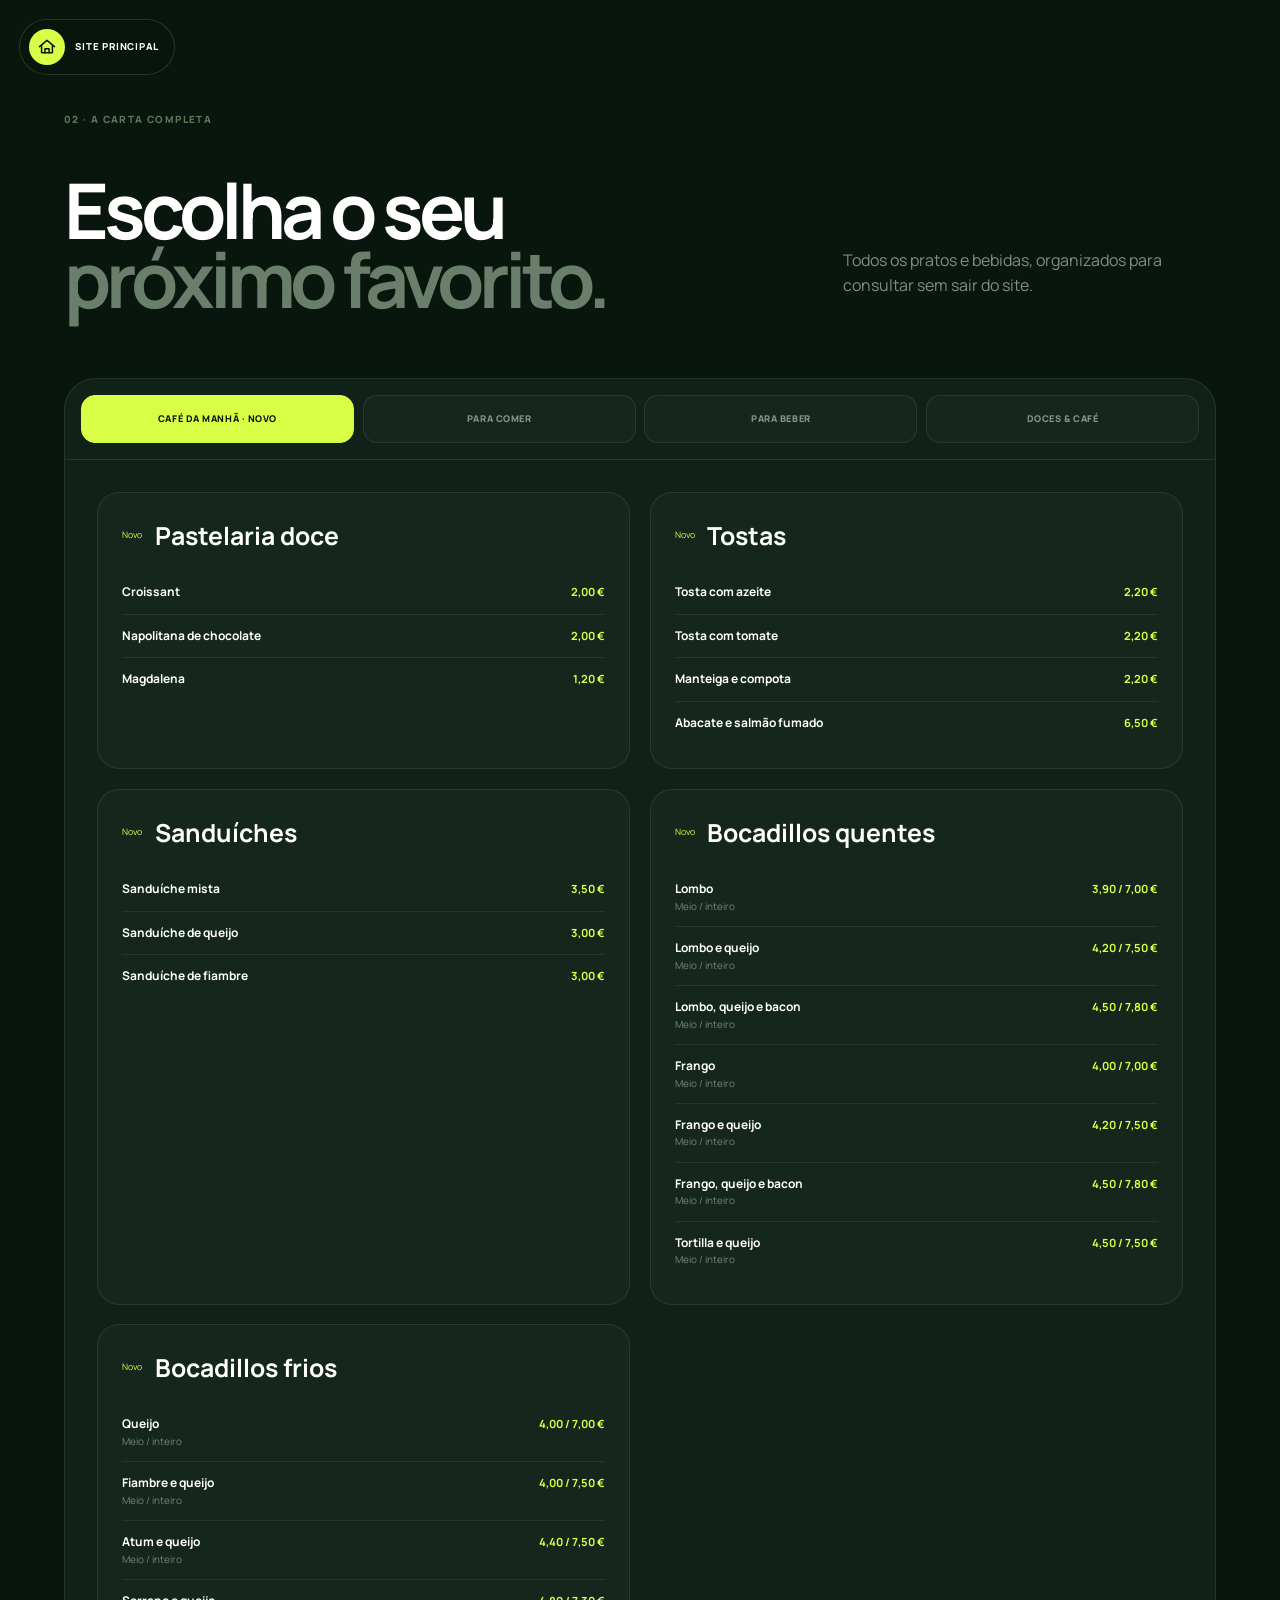
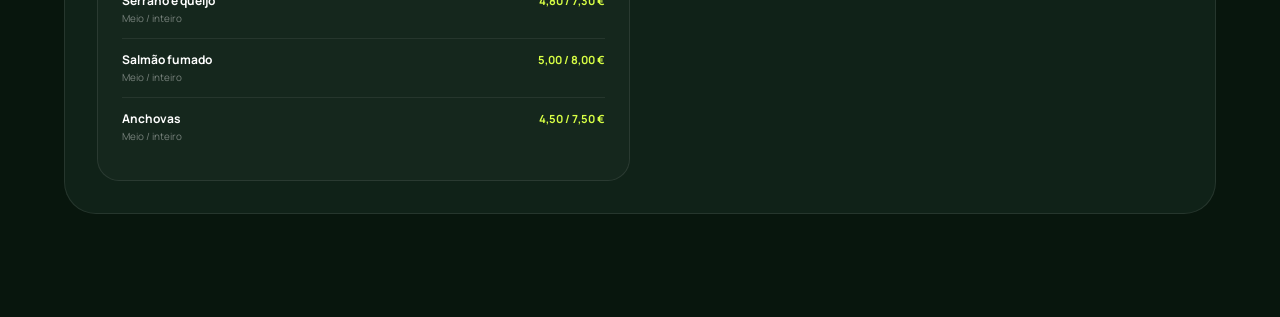
==== carta.html @ b1c4d40d "primeira vers?o do site" ====
<!DOCTYPE html>
<html lang="pt">
<head>
  <meta charset="UTF-8">
  <meta name="viewport" content="width=device-width, initial-scale=1.0">
  <meta name="description" content="Biergarten Café-Bar em S'illot, Mallorca. Comida, cocktails e bons momentos.">
  <title>Carta | Biergarten Café-Bar</title>
  <link rel="preconnect" href="https://fonts.googleapis.com">
  <link rel="preconnect" href="https://fonts.gstatic.com" crossorigin>
  <link href="https://fonts.googleapis.com/css2?family=Manrope:wght@400;500;600;700;800&display=swap" rel="stylesheet">
  <link rel="stylesheet" href="styles.css">
</head>
<body class="menu-only">
  <a class="menu-back" href="index.html" aria-label="Ir para o site principal" title="Site principal">
    <svg viewBox="0 0 24 24" aria-hidden="true"><path d="M3 11.5 12 4l9 7.5"/><path d="M5.5 10v9h13v-9"/><path d="M9.5 19v-5h5v5"/></svg>
    <span>Site principal</span>
  </a>
  <header class="site-header">
    <a class="brand" href="#inicio"><img src="images/logo-dark.png" alt="Biergarten Café-Bar"></a>
    <nav class="main-nav">
      <a href="#inicio">Início</a><a href="#carta">Carta</a><a href="#experiencia">O espaço</a><a href="#visite">Contacto</a>
    </nav>
    <div class="header-actions">
      <select id="languageSelect" aria-label="Selecionar idioma"><option value="pt">PT</option><option value="es">ES</option><option value="en">EN</option><option value="de">DE</option></select>
      <a class="pill pill-yellow" href="https://wa.me/34622554319" target="_blank" rel="noreferrer">Reservar <span>↗</span></a>
      <button class="nav-toggle" aria-label="Abrir menu">☰</button>
    </div>
  </header>

  <main>
    <section class="events-rail" aria-label="Próximos eventos">
      <div class="rail-head">
        <div><span class="live-dot"></span><strong>Próximos eventos</strong></div>
        <div class="rail-tools"><div class="carousel-progress"><span></span></div><div class="rail-nav"><button class="rail-prev" aria-label="Anterior">←</button><button class="rail-next" aria-label="Seguinte">→</button></div></div>
      </div>
      <div class="event-track">
        <a class="event-card event-featured" href="https://www.instagram.com/biergarten_sillot/" target="_blank">
          <img src="images/local (16).jpeg" alt=""><span class="event-date">Em breve</span><div><small>No jardim</small><strong>Sunset Sessions</strong><em>Ver novidades ↗</em></div>
        </a>
        <a class="event-card" href="https://www.instagram.com/biergarten_sillot/" target="_blank">
          <img src="images/local (14).jpeg" alt=""><span class="event-date">Sábado</span><div><small>Especial da casa</small><strong>Brunch & Chill</strong><em>Ver detalhes ↗</em></div>
        </a>
        <a class="event-card" href="https://www.instagram.com/biergarten_sillot/" target="_blank">
          <img src="images/comida (14).jpeg" alt=""><span class="event-date">Em breve</span><div><small>Fim de tarde</small><strong>Cocktail Night</strong><em>Ver detalhes ↗</em></div>
        </a>
        <a class="event-card" href="https://www.instagram.com/biergarten_sillot/" target="_blank">
          <img src="images/local (18).jpeg" alt=""><span class="event-date">Novidades</span><div><small>Acompanhe-nos</small><strong>Próxima experiência</strong><em>Instagram ↗</em></div>
        </a>
      </div>
    </section>

    <section id="inicio" class="hero">
      <img class="hero-bg" src="images/local (3).jpeg" alt="Biergarten Café-Bar">
      <div class="hero-overlay"></div>
      <div class="hero-copy">
        <div class="status"><span></span> S'illot · Mallorca</div>
        <h1>O seu lugar<br>para <em>desligar.</em></h1>
        <p>Comida feita para partilhar, cocktails ao sol e um jardim onde o tempo passa diferente.</p>
        <div class="hero-actions"><a class="pill pill-yellow" href="#carta">Explorar a carta <span>↓</span></a><a class="pill pill-glass" href="https://wa.me/34622554319" target="_blank">Reservar mesa <span>↗</span></a></div>
      </div>
      <div class="hero-meta"><span>Aberto hoje</span><strong>07:00 — 00:00</strong></div>
    </section>

    <section class="social-bar">
      <a class="social-button instagram" href="https://www.instagram.com/biergarten_sillot/" target="_blank" rel="noreferrer">
        <span class="social-icon"><svg viewBox="0 0 24 24"><rect x="3" y="3" width="18" height="18" rx="5"/><circle cx="12" cy="12" r="4"/><circle cx="17.5" cy="6.5" r="1"/></svg></span><span><small>Siga o dia a dia</small><strong>Instagram</strong></span><i>↗</i>
      </a>
      <a class="social-button whatsapp" href="https://wa.me/34622554319" target="_blank" rel="noreferrer">
        <span class="social-icon"><svg viewBox="0 0 24 24"><path d="M20.5 11.5a8.5 8.5 0 0 1-12.6 7.4L3 20l1.2-4.6A8.5 8.5 0 1 1 20.5 11.5Z"/><path d="M8.2 7.8c.5-.7 1.2-.4 1.5.2l.8 1.8c.1.3-.4.9-.7 1.1.8 1.5 1.9 2.6 3.4 3.3.3-.2.8-1.1 1.2-1l1.8.8c.5.2.5.7.3 1.2-.5 1.1-1.6 1.6-2.8 1.3-3.8-.9-6.3-3.4-7.2-6.8-.3-1.2.2-2.3.9-3.1Z"/></svg></span><span><small>Resposta rápida</small><strong>WhatsApp</strong></span><i>↗</i>
      </a>
      <a class="social-button google" href="https://share.google/HWqYhRmyLR4mfaoDF" target="_blank" rel="noreferrer">
        <span class="social-icon google-g">G</span><span><small>Veja e deixe a sua nota</small><strong>Google Reviews</strong></span><i>↗</i>
      </a>
      <a class="social-button facebook" href="https://www.facebook.com/" target="_blank" rel="noreferrer">
        <span class="social-icon facebook-f">f</span><span><small>Fique por dentro</small><strong>Facebook</strong></span><i>↗</i>
      </a>
    </section>

    <section class="reviews-section">
      <div class="reviews-score">
        <span class="google-word"><b>G</b>oogle Reviews</span>
        <div class="score-line"><strong>5.0</strong><div><span class="stars">★★★★★</span><small>Clientes felizes no Google</small></div></div>
        <p>Boas experiências merecem ser partilhadas. Veja o que os nossos clientes dizem e conte-nos como foi a sua visita.</p>
        <a class="pill pill-yellow" href="https://share.google/HWqYhRmyLR4mfaoDF" target="_blank">Ver avaliações <span>↗</span></a>
      </div>
      <div class="review-cards">
        <article><div class="stars">★★★★★</div><p>Atendimento, ambiente e comida entre os pontos mais elogiados.</p><div class="review-author"><b>Destaques dos clientes</b><small>Avaliações Google</small></div></article>
        <article><div class="stars">★★★★★</div><p>Experiências cinco estrelas num jardim para aproveitar Mallorca sem pressa.</p><div class="review-author"><b>Experiência Biergarten</b><small>Avaliações Google</small></div></article>
      </div>
    </section>

    <section id="experiencia" class="section experience">
      <div class="section-title">
        <span>01 · O Biergarten</span>
        <h2>Um pequeno refúgio<br><b>com alma de Mallorca.</b></h2>
      </div>
      <div class="experience-grid">
        <div class="experience-lead"><p>Do primeiro café ao último cocktail, tudo aqui foi pensado para encontros sem pressa.</p><a class="round-link" href="#visite">Conhecer o espaço <span>↘</span></a></div>
        <img class="space-main" src="images/local (1).jpeg" alt="Jardim do Biergarten">
        <img class="space-detail" src="images/local (10).jpeg" alt="Bar do Biergarten">
      </div>
    </section>

    <section id="carta" class="menu-section">
      <div class="menu-hero">
        <span>02 · A carta completa</span>
        <h2>Escolha o seu<br><b>próximo favorito.</b></h2>
        <p>Todos os pratos e bebidas, organizados para consultar sem sair do site.</p>
      </div>
      <div class="menu-shell">
        <div class="menu-tabs" role="tablist">
          <button class="menu-tab active" data-menu="desayuno">Café da manhã · Novo</button><button class="menu-tab" data-menu="comer">Para comer</button><button class="menu-tab" data-menu="beber">Para beber</button><button class="menu-tab" data-menu="doce">Doces & café</button>
        </div>
        <div class="menu-panel active breakfast-panel" data-panel="desayuno">
          <div class="menu-category"><header><span>Novo</span><h3>Pastelaria doce</h3></header><div class="menu-items">
            <p><span><b>Croissant</b></span><strong>2,00 €</strong></p><p><span><b>Napolitana de chocolate</b></span><strong>2,00 €</strong></p><p><span><b>Magdalena</b></span><strong>1,20 €</strong></p>
          </div></div>
          <div class="menu-category"><header><span>Novo</span><h3>Tostas</h3></header><div class="menu-items">
            <p><span><b>Tosta com azeite</b></span><strong>2,20 €</strong></p><p><span><b>Tosta com tomate</b></span><strong>2,20 €</strong></p><p><span><b>Manteiga e compota</b></span><strong>2,20 €</strong></p><p><span><b>Abacate e salmão fumado</b></span><strong>6,50 €</strong></p>
          </div></div>
          <div class="menu-category"><header><span>Novo</span><h3>Sanduíches</h3></header><div class="menu-items">
            <p><span><b>Sanduíche mista</b></span><strong>3,50 €</strong></p><p><span><b>Sanduíche de queijo</b></span><strong>3,00 €</strong></p><p><span><b>Sanduíche de fiambre</b></span><strong>3,00 €</strong></p>
          </div></div>
          <div class="menu-category"><header><span>Novo</span><h3>Bocadillos quentes</h3></header><div class="menu-items">
            <p><span><b>Lombo</b><small>Meio / inteiro</small></span><strong>3,90 / 7,00 €</strong></p><p><span><b>Lombo e queijo</b><small>Meio / inteiro</small></span><strong>4,20 / 7,50 €</strong></p><p><span><b>Lombo, queijo e bacon</b><small>Meio / inteiro</small></span><strong>4,50 / 7,80 €</strong></p><p><span><b>Frango</b><small>Meio / inteiro</small></span><strong>4,00 / 7,00 €</strong></p><p><span><b>Frango e queijo</b><small>Meio / inteiro</small></span><strong>4,20 / 7,50 €</strong></p><p><span><b>Frango, queijo e bacon</b><small>Meio / inteiro</small></span><strong>4,50 / 7,80 €</strong></p><p><span><b>Tortilla e queijo</b><small>Meio / inteiro</small></span><strong>4,50 / 7,50 €</strong></p>
          </div></div>
          <div class="menu-category"><header><span>Novo</span><h3>Bocadillos frios</h3></header><div class="menu-items">
            <p><span><b>Queijo</b><small>Meio / inteiro</small></span><strong>4,00 / 7,00 €</strong></p><p><span><b>Fiambre e queijo</b><small>Meio / inteiro</small></span><strong>4,00 / 7,50 €</strong></p><p><span><b>Atum e queijo</b><small>Meio / inteiro</small></span><strong>4,40 / 7,50 €</strong></p><p><span><b>Serrano e queijo</b><small>Meio / inteiro</small></span><strong>4,80 / 7,30 €</strong></p><p><span><b>Salmão fumado</b><small>Meio / inteiro</small></span><strong>5,00 / 8,00 €</strong></p><p><span><b>Anchovas</b><small>Meio / inteiro</small></span><strong>4,50 / 7,50 €</strong></p>
          </div></div>
        </div>
        <div class="menu-panel" data-panel="comer">
          <div class="menu-category"><header><span>01</span><h3>Tapas</h3></header><div class="menu-items">
            <p><span><b>Chipirones</b><small>Rebozados y fritos</small></span><strong>12,00 €</strong></p><p><span><b>Calamar a la romana</b><small>Calamares rebozados y fritos</small></span><strong>12,50 €</strong></p><p><span><b>Gambas al ajillo</b><small>Aceite, ajo y guindilla</small></span><strong>15,00 €</strong></p><p><span><b>Bruschetta queso de cabra</b><small>Tomate, albahaca, miel y queso</small></span><strong>10,50 €</strong></p><p><span><b>Bruschetta de tomate</b><small>Tomate y albahaca</small></span><strong>8,00 €</strong></p><p><span><b>Mejillones a la marinera</b><small>En salsa de tomate</small></span><strong>15,00 €</strong></p><p><span><b>Alitas picantes</b></span><strong>10,50 €</strong></p><p><span><b>Pescado frito</b><small>Vinagreta, arroz y farofa</small></span><strong>18,00 €</strong></p><p><span><b>Pan y alioli</b></span><strong>3,00 €</strong></p><p><span><b>Patatas fritas</b></span><strong>4,00 €</strong></p>
          </div></div>
          <div class="menu-category"><header><span>02</span><h3>Carnes</h3></header><div class="menu-items">
            <p><span><b>Entrecot de ternera</b><small>Patatas fritas y ensalada</small></span><strong>18,00 €</strong></p><p><span><b>Pechuga de pollo</b><small>A la plancha</small></span><strong>14,00 €</strong></p><p><span><b>Escalope de cerdo</b></span><strong>14,00 €</strong></p><p><span><b>Escalope de pollo</b></span><strong>14,00 €</strong></p><p><span><b>Cordón blue</b><small>Jamón york y queso</small></span><strong>16,00 €</strong></p><p><span><b>Picaña</b><small>Patatas fritas y ensalada</small></span><strong>15,00 €</strong></p><p><span><b>Pechuga de pollo grellada</b></span><strong>14,00 €</strong></p>
          </div></div>
          <div class="menu-category"><header><span>03</span><h3>Pasta & ensaladas</h3></header><div class="menu-items">
            <p><span><b>Espaguetis gambas</b><small>Ajo, guindilla y parmesano</small></span><strong>15,00 €</strong></p><p><span><b>Espaguetis frutti di mare</b></span><strong>16,00 €</strong></p><p><span><b>Espaguetis aglio olio</b></span><strong>14,00 €</strong></p><p><span><b>Ensalada mixta</b></span><strong>10,00 €</strong></p><p><span><b>Ensalada queso de cabra</b></span><strong>15,00 €</strong></p><p><span><b>Ensalada langostino y pollo</b></span><strong>17,00 €</strong></p><p><span><b>Ensalada salmón ahumado</b></span><strong>15,00 €</strong></p>
          </div></div>
          <div class="menu-category"><header><span>04</span><h3>Hamburguesas & infantil</h3></header><div class="menu-items">
            <p><span><b>Hamburguesa queso de cabra</b><small>Queso de cabra y bacon</small></span><strong>13,00 €</strong></p><p><span><b>Hamburguesa completa</b><small>Queso, huevo, bacon y ensalada</small></span><strong>10,00 €</strong></p><p><span><b>Hamburguesa queso</b></span><strong>7,00 €</strong></p><p><span><b>Croquetas de pollo</b></span><strong>7,00 €</strong></p><p><span><b>Merluza rebozada</b></span><strong>8,00 €</strong></p><p><span><b>Nuggets de pollo</b></span><strong>8,00 €</strong></p><p><span><b>Espaguetis para niños</b></span><strong>7,50 €</strong></p>
          </div></div>
        </div>
        <div class="menu-panel" data-panel="beber">
          <div class="menu-category"><header><span>01</span><h3>Cerveza & vino</h3></header><div class="menu-items"><p><span><b>Heineken</b></span><strong>2,50 €</strong></p><p><span><b>Coronita</b></span><strong>3,50 €</strong></p><p><span><b>Caña pequeña</b></span><strong>2,00 €</strong></p><p><span><b>Caña mediana</b></span><strong>2,50 €</strong></p><p><span><b>Jarra</b></span><strong>4,00 €</strong></p><p><span><b>Copa de vino</b><small>Tinto, blanco o rosado</small></span><strong>4,00 €</strong></p><p><span><b>Tinto de verano</b></span><strong>4,00 €</strong></p></div></div>
          <div class="menu-category"><header><span>02</span><h3>Combinados</h3></header><div class="menu-items"><p><span><b>Ron</b></span><strong>7,00 €</strong></p><p><span><b>Gin</b></span><strong>7,00 €</strong></p><p><span><b>Whiskey</b></span><strong>7,50 €</strong></p><p><span><b>Vodka</b></span><strong>8,00 €</strong></p><p><span><b>Martini</b></span><strong>5,00 €</strong></p><p><span><b>Fernet Blanco</b></span><strong>5,00 €</strong></p><p><span><b>Campari</b></span><strong>8,00 €</strong></p></div></div>
          <div class="menu-category"><header><span>03</span><h3>Zumos & refrescos</h3></header><div class="menu-items"><p><span><b>Naranja natural</b></span><strong>5,00 €</strong></p><p><span><b>Zumos</b><small>Naranja, piña, manzana o melocotón</small></span><strong>2,00 €</strong></p><p><span><b>Coca-Cola</b></span><strong>2,50 €</strong></p><p><span><b>Fanta / Nestea / Aquarius</b></span><strong>2,50 €</strong></p><p><span><b>Agua</b></span><strong>2,00 €</strong></p><p><span><b>Guaraná</b></span><strong>2,20 €</strong></p><p><span><b>Red Bull</b></span><strong>3,00 €</strong></p></div></div>
        </div>
        <div class="menu-panel" data-panel="doce">
          <div class="menu-category"><header><span>01</span><h3>Postres</h3></header><div class="menu-items"><p><span><b>Tarta de chocolate</b></span><strong>5,00 €</strong></p><p><span><b>Tarta de arándanos y queso</b></span><strong>5,00 €</strong></p><p><span><b>Mousse de maracuyá</b></span><strong>6,00 €</strong></p><p><span><b>Tiramisú</b></span><strong>6,00 €</strong></p><p><span><b>Helado</b><small>Fresa, chocolate o vainilla</small></span><strong>3,00 €</strong></p></div></div>
          <div class="menu-category"><header><span>02</span><h3>Cafés</h3></header><div class="menu-items"><p><span><b>Expresso</b></span><strong>1,50 €</strong></p><p><span><b>Doble expresso</b></span><strong>2,50 €</strong></p><p><span><b>Café con leche</b></span><strong>2,20 €</strong></p><p><span><b>Cortado</b></span><strong>1,70 €</strong></p><p><span><b>Latte macchiato</b></span><strong>4,00 €</strong></p><p><span><b>Carajillo</b></span><strong>3,00 €</strong></p><p><span><b>Café helado</b></span><strong>6,00 €</strong></p></div></div>
          <div class="menu-category"><header><span>03</span><h3>Tés</h3></header><div class="menu-items"><p><span><b>Manzanilla</b></span><strong>2,00 €</strong></p><p><span><b>Té verde</b></span><strong>2,00 €</strong></p><p><span><b>Té rojo</b></span><strong>2,00 €</strong></p><p><span><b>Té negro</b></span><strong>2,00 €</strong></p><p><span><b>Rooibos</b></span><strong>2,00 €</strong></p><p><span><b>Frutas del bosque</b></span><strong>2,00 €</strong></p><p><span><b>Poleo menta</b></span><strong>2,00 €</strong></p></div></div>
        </div>
      </div>
    </section>

    <section class="photo-strip"><img src="images/comida (5).jpeg" alt=""><img src="images/comida (10).jpeg" alt=""><img src="images/comida (14).jpeg" alt=""><img src="images/comida (18).jpeg" alt=""></section>

    <section id="visite" class="visit">
      <div class="visit-info"><img src="images/logo-dark.png" alt="Biergarten"><span>03 · Venha visitar</span><h2>Boa comida.<br>Bons encontros.</h2><div class="visit-lines"><p><small>Morada</small>Carrer Llevant 13, S'illot, Mallorca</p><p><small>Horário</small>Todos os dias, exceto quarta · 07:00—00:00</p><p><small>Reservas</small>+34 622 554 319</p></div><a class="pill pill-yellow" href="https://www.google.com/maps/search/?api=1&query=Carrer+Llevant+13+S%27illot+Mallorca" target="_blank">Como chegar <span>↗</span></a></div>
      <iframe title="Localização do Biergarten" src="https://www.google.com/maps?q=Carrer+Llevant+13,+S%27illot,+Mallorca&z=16&output=embed" loading="lazy" allowfullscreen></iframe>
    </section>
  </main>

  <footer><img src="images/logo-dark.png" alt="Biergarten"><div><a href="https://www.instagram.com/biergarten_sillot/" target="_blank">Instagram</a><a href="https://wa.me/34622554319" target="_blank">WhatsApp</a><a href="links.html">Link da bio</a></div><small>© <span id="year"></span> Biergarten Café-Bar</small></footer>
  <script src="script.js"></script>
</body>
</html>
---- styles.css ----
:root{--night:#08160d;--green:#123c21;--lime:#d8ff45;--cream:#f4f1e8;--white:#fff;--ink:#101712;--muted:#707870;--line:rgba(16,23,18,.13);--radius:24px;--display:"Manrope",sans-serif;--body:"Manrope",sans-serif}
*{box-sizing:border-box}html{scroll-behavior:smooth}body{margin:0;background:var(--cream);color:var(--ink);font-family:var(--body);line-height:1.55}a{color:inherit}img{display:block;max-width:100%}button,select{font:inherit}
.site-header{height:92px;padding:0 4vw;display:flex;align-items:center;justify-content:space-between;gap:2rem;background:rgba(8,22,13,.96);color:#fff;position:sticky;top:0;z-index:30;border-bottom:1px solid rgba(255,255,255,.09);backdrop-filter:blur(20px)}.brand img{width:210px;height:76px;object-fit:contain}.main-nav{display:flex;gap:2rem}.main-nav a,footer a{text-decoration:none;font-size:.72rem;font-weight:800;letter-spacing:.08em;text-transform:uppercase;color:rgba(255,255,255,.66);transition:.2s}.main-nav a:hover,footer a:hover{color:var(--lime)}.header-actions{display:flex;align-items:center;gap:.8rem}.header-actions select{background:#13281a;border:1px solid rgba(255,255,255,.14);color:#fff;border-radius:999px;padding:.65rem .8rem;font-size:.7rem;font-weight:800}.nav-toggle{display:none;background:none;border:0;color:#fff;font-size:1.4rem}
.pill{display:inline-flex;align-items:center;justify-content:space-between;gap:1.5rem;min-height:48px;padding:.25rem .4rem .25rem 1.25rem;border-radius:999px;text-decoration:none;font-size:.69rem;font-weight:800;letter-spacing:.07em;text-transform:uppercase;transition:.25s}.pill span{display:grid;place-items:center;width:38px;height:38px;border-radius:50%;background:rgba(0,0,0,.12);font-size:1rem}.pill:hover{transform:translateY(-2px);filter:brightness(1.05)}.pill-yellow{background:var(--lime);color:var(--night);box-shadow:0 12px 35px rgba(216,255,69,.16)}.pill-glass{color:#fff;background:rgba(255,255,255,.1);border:1px solid rgba(255,255,255,.22);backdrop-filter:blur(12px)}
.events-rail{padding:1rem 4vw 1.2rem;background:var(--night);color:#fff}.rail-head{display:flex;align-items:center;justify-content:space-between;margin-bottom:.75rem}.rail-head>div:first-child{display:flex;align-items:center;gap:.7rem;font-size:.68rem;text-transform:uppercase;letter-spacing:.12em}.live-dot{width:8px;height:8px;background:var(--lime);border-radius:50%;box-shadow:0 0 0 6px rgba(216,255,69,.12)}.rail-tools,.rail-nav{display:flex;align-items:center;gap:.6rem}.rail-nav button{width:34px;height:34px;border-radius:50%;border:1px solid rgba(255,255,255,.15);background:#11261a;color:#fff;cursor:pointer}.carousel-progress{width:80px;height:3px;background:rgba(255,255,255,.12);border-radius:9px;overflow:hidden}.carousel-progress span{display:block;width:100%;height:100%;background:var(--lime);transform-origin:left;animation:progress 5s linear infinite}@keyframes progress{from{transform:scaleX(0)}to{transform:scaleX(1)}}.event-track{display:flex;gap:0;overflow:hidden;scroll-behavior:smooth;scroll-snap-type:x mandatory;border-radius:20px}.event-track::-webkit-scrollbar{display:none}.event-card,.event-featured{position:relative;isolation:isolate;flex:0 0 100%;height:210px;border-radius:20px;overflow:hidden;color:#fff;text-decoration:none;border:1px solid rgba(255,255,255,.1);scroll-snap-align:start}.event-card img{position:absolute;z-index:-2;width:100%;height:100%;object-fit:cover;transition:.4s}.event-card:after{content:"";position:absolute;z-index:-1;inset:0;background:linear-gradient(90deg,rgba(8,22,13,.96),rgba(8,22,13,.18) 72%)}.event-card:hover img{transform:scale(1.03)}.event-card div{height:100%;padding:2rem;display:flex;flex-direction:column;justify-content:end}.event-card small,.event-card em{font-size:.58rem;letter-spacing:.1em;text-transform:uppercase;font-style:normal;opacity:.65}.event-card strong{font-family:var(--display);font-size:clamp(1.5rem,3vw,2.5rem);line-height:1}.event-date{position:absolute;right:1rem;top:1rem;padding:.45rem .75rem;background:var(--lime);color:var(--night);border-radius:999px;font-size:.5rem;font-weight:800;text-transform:uppercase}
.event-arraia img,.event-show img,.promo-marmitex img{object-position:center center}.event-arraia:after{background:linear-gradient(90deg,rgba(8,22,13,.98),rgba(8,22,13,.55) 50%,rgba(8,22,13,.08))}
.promo-marmitex:after{background:linear-gradient(90deg,rgba(5,18,9,.98) 0%,rgba(5,18,9,.86) 32%,rgba(5,18,9,.28) 62%,rgba(5,18,9,.04) 100%)}.promo-marmitex div{max-width:580px;align-items:flex-start}.promo-marmitex strong{max-width:520px;color:var(--lime);font-size:clamp(1.45rem,3vw,2.5rem);letter-spacing:-.055em;text-transform:uppercase}.promo-marmitex p{max-width:430px;margin:.3rem 0;color:rgba(255,255,255,.75);font-size:.65rem}.promo-marmitex b{display:inline-flex;margin-top:.4rem;padding:.42rem .65rem;border-radius:999px;background:var(--lime);color:var(--night);font-size:.48rem;text-transform:uppercase;letter-spacing:.08em}.promo-marmitex em{opacity:.8;color:#fff}@media(max-width:600px){.promo-marmitex div{max-width:88%}.promo-marmitex p{display:none}.promo-marmitex strong{font-size:1.25rem}.promo-marmitex b{margin-top:.3rem}}
.featured-event-info{padding:2.5rem 5vw 3rem;background:#0c2113;color:#fff;display:grid;grid-template-columns:.7fr 1.8fr auto;gap:2rem;align-items:center;border-top:1px solid rgba(255,255,255,.08)}.featured-event-title>span{color:var(--lime);font-size:.55rem;font-weight:800;letter-spacing:.12em;text-transform:uppercase}.featured-event-title h2{margin:.4rem 0;font-size:1.5rem;letter-spacing:-.04em}.featured-event-title p{margin:0;color:rgba(255,255,255,.46);font-size:.7rem}.featured-event-facts{display:grid;grid-template-columns:repeat(3,1fr);gap:.6rem}.featured-event-facts article{padding:.8rem;border:1px solid rgba(255,255,255,.08);border-radius:14px;background:rgba(255,255,255,.035)}.featured-event-facts .artist-highlight{position:relative;overflow:hidden;border-color:rgba(216,255,69,.25);background:linear-gradient(145deg,rgba(216,255,69,.13),rgba(255,255,255,.025))}.featured-event-facts .artist-highlight:after{content:"";position:absolute;width:55px;height:55px;right:-20px;top:-25px;border-radius:50%;background:var(--lime);filter:blur(28px);opacity:.25}.featured-event-facts small,.featured-event-facts strong,.featured-event-facts span{display:block}.featured-event-facts small{color:var(--lime);font-size:.48rem;text-transform:uppercase;letter-spacing:.1em}.featured-event-facts strong{margin:.2rem 0;font-size:.72rem}.artist-highlight strong{font-size:.82rem}.featured-event-facts span{color:rgba(255,255,255,.45);font-size:.57rem}.featured-event-info>.pill{white-space:nowrap}@media(max-width:1150px){.featured-event-info{grid-template-columns:1fr}.featured-event-facts{grid-template-columns:repeat(3,1fr)}.featured-event-info>.pill{justify-self:start}}@media(max-width:700px){.featured-event-info{padding:2rem 1rem}.featured-event-facts{grid-template-columns:1fr}}
.hero{height:76vh;min-height:620px;position:relative;isolation:isolate;color:#fff;display:flex;align-items:center;padding:6vw;overflow:hidden}.hero-bg{position:absolute;z-index:-2;inset:0;width:100%;height:100%;object-fit:cover}.hero-overlay{position:absolute;z-index:-1;inset:0;background:linear-gradient(90deg,rgba(5,20,10,.92),rgba(5,20,10,.18) 70%),linear-gradient(0deg,rgba(5,20,10,.5),transparent 55%)}.hero-copy{max-width:860px}.status{display:inline-flex;align-items:center;gap:.7rem;margin-bottom:1.4rem;padding:.5rem .8rem;border:1px solid rgba(255,255,255,.18);border-radius:99px;background:rgba(255,255,255,.08);font-size:.6rem;font-weight:800;letter-spacing:.13em;text-transform:uppercase}.status span{width:7px;height:7px;background:var(--lime);border-radius:50%}.hero h1,.section-title h2,.menu-hero h2,.visit h2{margin:0;font-family:var(--display);font-size:clamp(3.7rem,7.7vw,8rem);line-height:.9;letter-spacing:-.065em}.hero h1 em{font-style:normal;color:var(--lime)}.hero-copy>p{max-width:600px;margin:1.5rem 0 2rem;color:rgba(255,255,255,.7);font-size:1.04rem}.hero-actions{display:flex;gap:.7rem;flex-wrap:wrap}.hero-meta{position:absolute;right:4vw;bottom:3vw;padding:1rem 1.2rem;border-left:2px solid var(--lime);background:rgba(8,22,13,.52);backdrop-filter:blur(12px)}.hero-meta span,.hero-meta strong{display:block}.hero-meta span{font-size:.55rem;letter-spacing:.14em;text-transform:uppercase;opacity:.55}.hero-meta strong{font-family:var(--display);font-size:1rem}
.social-bar{padding:1rem 4vw;display:grid;grid-template-columns:repeat(4,1fr);gap:.8rem;background:#0c2113}.social-button{position:relative;overflow:hidden;display:flex;align-items:center;gap:.85rem;padding:1rem;border:1px solid rgba(255,255,255,.1);background:#11291a;color:#fff;border-radius:18px;text-decoration:none;transition:.25s}.social-button:before{content:"";position:absolute;width:100px;height:100px;right:-50px;top:-50px;background:var(--glow);filter:blur(45px);opacity:.45}.social-button:hover{transform:translateY(-4px);border-color:rgba(255,255,255,.28)}.social-icon{display:grid;place-items:center;flex:0 0 44px;height:44px;border-radius:13px;background:rgba(255,255,255,.1);font-size:1.2rem;font-weight:800}.social-button span:nth-child(2){display:grid}.social-button small{font-size:.52rem;text-transform:uppercase;letter-spacing:.08em;opacity:.48}.social-button strong{font-family:var(--display);font-size:.88rem}.social-button i{margin-left:auto;font-style:normal;opacity:.5}.instagram{--glow:#ff3796}.whatsapp{--glow:#36e475}.google{--glow:#ffcc43}.facebook{--glow:#3189ff}
.section{padding:9vw 5vw}.section-title span,.menu-hero>span,.visit-info>span{display:block;margin-bottom:1rem;color:#5f765f;font-size:.62rem;font-weight:800;letter-spacing:.14em;text-transform:uppercase}.section-title h2,.menu-hero h2,.visit h2{font-size:clamp(3rem,6vw,6.8rem)}.section-title b,.menu-hero b{color:#6a7f6b;font-weight:inherit}.experience-grid{margin-top:4rem;display:grid;grid-template-columns:.6fr 1.1fr .65fr;gap:1rem;align-items:end}.experience-lead{align-self:start;padding:1rem 1rem 1rem 0}.experience-lead p{color:var(--muted);font-size:1.05rem}.round-link{margin-top:2rem;display:flex;justify-content:space-between;align-items:center;width:180px;height:180px;padding:1.5rem;border:1px solid var(--line);border-radius:50%;text-decoration:none;font-size:.7rem;font-weight:800;text-transform:uppercase}.round-link span{font-size:1.4rem}.space-main{width:100%;height:650px;object-fit:cover;border-radius:var(--radius)}.space-detail{width:100%;height:420px;object-fit:cover;border-radius:var(--radius)}
.menu-section{padding:8vw 5vw;background:var(--night);color:#fff}.menu-hero{display:grid;grid-template-columns:1fr .5fr;align-items:end;gap:2rem;margin-bottom:4rem}.menu-hero span,.menu-hero h2{grid-column:1}.menu-hero p{grid-column:2;grid-row:1/3;color:rgba(255,255,255,.5)}.menu-shell{background:#102218;border:1px solid rgba(255,255,255,.09);border-radius:32px;overflow:hidden}.menu-tabs{display:grid;grid-template-columns:repeat(4,minmax(0,1fr));gap:.55rem;padding:1rem;border-bottom:1px solid rgba(255,255,255,.1)}.menu-tab{min-height:48px;border:1px solid rgba(255,255,255,.08);border-radius:14px;padding:.65rem .8rem;background:rgba(255,255,255,.025);color:rgba(255,255,255,.5);font-size:.58rem;font-weight:800;line-height:1.25;letter-spacing:.06em;text-transform:uppercase;cursor:pointer;white-space:normal}.menu-tab.active{background:var(--lime);color:var(--night);border-color:var(--lime)}.menu-panel{display:none;padding:2rem}.menu-panel.active{display:grid;grid-template-columns:repeat(2,1fr);gap:1.2rem}.menu-category{padding:1.5rem;border:1px solid rgba(255,255,255,.09);border-radius:22px;background:rgba(255,255,255,.025)}.menu-category header{display:flex;align-items:center;gap:.8rem;margin-bottom:1rem}.menu-category header span{color:var(--lime);font-size:.55rem}.menu-category h3{margin:0;font-family:var(--display);font-size:1.55rem}.menu-items p{display:flex;align-items:start;justify-content:space-between;gap:1rem;margin:0;padding:.75rem 0;border-bottom:1px solid rgba(255,255,255,.07)}.menu-items p:last-child{border:0}.menu-items p>span{display:grid}.menu-items b{font-size:.75rem}.menu-items small{font-size:.62rem;color:rgba(255,255,255,.42)}.menu-items strong{color:var(--lime);font-size:.7rem;white-space:nowrap}
.photo-strip{display:grid;grid-template-columns:repeat(4,1fr);height:360px;gap:5px;background:var(--night)}.photo-strip img{width:100%;height:100%;object-fit:cover}.visit{display:grid;grid-template-columns:.85fr 1.15fr;background:var(--green);color:#fff}.visit-info{padding:7vw 5vw}.visit-info>img{width:260px;height:120px;object-fit:contain;margin-bottom:3rem}.visit h2{font-size:clamp(3rem,5vw,5.8rem)}.visit-lines{margin:2.5rem 0}.visit-lines p{padding:.8rem 0;border-bottom:1px solid rgba(255,255,255,.12);font-size:.8rem}.visit-lines small{display:block;margin-bottom:.3rem;color:var(--lime);font-size:.52rem;letter-spacing:.12em;text-transform:uppercase}.visit iframe{width:100%;height:100%;min-height:650px;border:0}
footer{padding:2rem 4vw;background:#061009;color:#fff;display:flex;align-items:center;justify-content:space-between;gap:2rem}footer img{width:180px;height:70px;object-fit:contain}footer div{display:flex;gap:1.5rem}footer small{font-size:.6rem;opacity:.4}
.social-icon svg{width:22px;height:22px;fill:none;stroke:currentColor;stroke-width:1.8;stroke-linecap:round;stroke-linejoin:round}.google-g{font-family:Arial,sans-serif;background:conic-gradient(from -45deg,#4285f4 0 25%,#34a853 0 40%,#fbbc05 0 65%,#ea4335 0 82%,#4285f4 0);-webkit-background-clip:text;background-clip:text;color:transparent}.facebook-f{font:bold 1.45rem Arial,sans-serif;color:#69a4ff}.reviews-section{padding:6vw 5vw;display:grid;grid-template-columns:.75fr 1.25fr;gap:1rem;background:#0c2113;color:#fff}.reviews-score,.review-cards article{border:1px solid rgba(255,255,255,.1);background:linear-gradient(145deg,rgba(255,255,255,.08),rgba(255,255,255,.025));border-radius:28px}.reviews-score{padding:3rem}.google-word{font-size:.65rem;font-weight:800;letter-spacing:.08em;text-transform:uppercase;opacity:.6}.google-word b{font-size:1.2rem;color:#ffcd45}.score-line{display:flex;align-items:center;gap:1.2rem;margin:1.2rem 0}.score-line>strong{font-size:4.5rem;line-height:1;letter-spacing:-.08em}.score-line div{display:grid}.stars{color:#ffd23f;letter-spacing:.12em}.score-line small{margin-top:.3rem;font-size:.55rem;text-transform:uppercase;letter-spacing:.1em;opacity:.45}.reviews-score>p{max-width:480px;margin:1.4rem 0 2rem;color:rgba(255,255,255,.56);font-size:.83rem}.review-cards{display:grid;grid-template-columns:1fr 1fr;gap:1rem}.review-cards article{padding:2.2rem;display:flex;flex-direction:column;justify-content:space-between}.review-cards article>p{font-size:1.15rem;line-height:1.55}.review-author{padding-top:1rem;border-top:1px solid rgba(255,255,255,.1);display:grid}.review-author b{font-size:.7rem}.review-author small{font-size:.55rem;opacity:.4;text-transform:uppercase;letter-spacing:.08em}
@media(max-width:950px){.reviews-section{grid-template-columns:1fr}}
@media(max-width:600px){.reviews-section{padding:1rem;display:block}.reviews-score{padding:1.5rem}.score-line>strong{font-size:3.5rem}.review-cards{grid-template-columns:1fr;margin-top:1rem}.review-cards article{padding:1.5rem}.review-cards article+article{margin-top:1rem}}
.menu-only{background:var(--night)}.menu-only>.site-header,.menu-only main>:not(.menu-section),.menu-only>footer{display:none}.menu-only .menu-section{min-height:100vh;padding-top:7rem}.menu-back{position:fixed;z-index:50;top:1.2rem;left:1.2rem;display:flex;align-items:center;gap:.65rem;padding:.55rem .9rem .55rem .55rem;border:1px solid rgba(255,255,255,.14);border-radius:999px;background:rgba(8,22,13,.84);backdrop-filter:blur(14px);color:#fff;text-decoration:none;font-size:.6rem;font-weight:800;text-transform:uppercase;letter-spacing:.08em;transition:.25s}.menu-back svg{width:36px;height:36px;padding:8px;border-radius:50%;background:var(--lime);fill:none;stroke:var(--night);stroke-width:1.8;stroke-linecap:round;stroke-linejoin:round}.menu-back:hover{transform:translateY(-2px);border-color:var(--lime)}@media(max-width:600px){.menu-back{padding:.45rem}.menu-back span{display:none}.menu-back svg{width:40px;height:40px}}
@media(max-width:950px){.site-header{height:78px;padding:0 1rem}.brand img{width:155px;height:60px}.main-nav{display:none;position:absolute;top:78px;left:0;right:0;padding:1.5rem;background:var(--night);flex-direction:column}.main-nav.open{display:flex}.nav-toggle{display:block}.header-actions .pill{display:none}.hero{height:68vh;min-height:560px;padding:3rem 1.3rem}.hero h1{font-size:clamp(3.4rem,13vw,6rem)}.hero-meta{display:none}.social-bar{grid-template-columns:repeat(2,1fr)}.experience-grid{grid-template-columns:1fr 1fr}.experience-lead{grid-column:1/-1}.space-main{height:500px}.space-detail{height:500px}.menu-hero{display:block}.menu-hero p{max-width:500px}.menu-panel.active{grid-template-columns:1fr}.visit{grid-template-columns:1fr}.visit iframe{min-height:420px}}
.menu-tabs{grid-template-columns:repeat(4,minmax(0,1fr))}
@media(max-width:950px){.menu-tabs{grid-template-columns:repeat(2,minmax(0,1fr))}}
@media(max-width:600px){.events-rail{padding:1rem}.carousel-progress{width:48px}.event-card,.event-featured{flex-basis:100%;height:180px}.event-card div{padding:1.2rem}.hero{min-height:570px}.hero-copy>p{font-size:.88rem}.hero-actions .pill{width:100%}.social-bar{padding:1rem;grid-template-columns:1fr 1fr;gap:.5rem}.social-button{padding:.75rem}.social-button small,.social-button i{display:none}.social-icon{flex-basis:36px;height:36px}.section,.menu-section{padding:5rem 1rem}.experience-grid{margin-top:2rem;grid-template-columns:1fr}.space-main,.space-detail{height:380px}.round-link{width:130px;height:130px}.menu-panel{padding:.7rem}.menu-category{padding:1rem}.photo-strip{display:flex;height:270px;overflow-x:auto}.photo-strip img{min-width:75vw}.visit-info{padding:5rem 1.2rem}.visit-info>img{width:220px}footer{align-items:flex-start;flex-direction:column}footer div{flex-wrap:wrap}}
@media(max-width:600px){.menu-tabs{gap:.4rem;padding:.7rem}.menu-tab{min-height:44px;padding:.55rem .35rem;font-size:.5rem}}
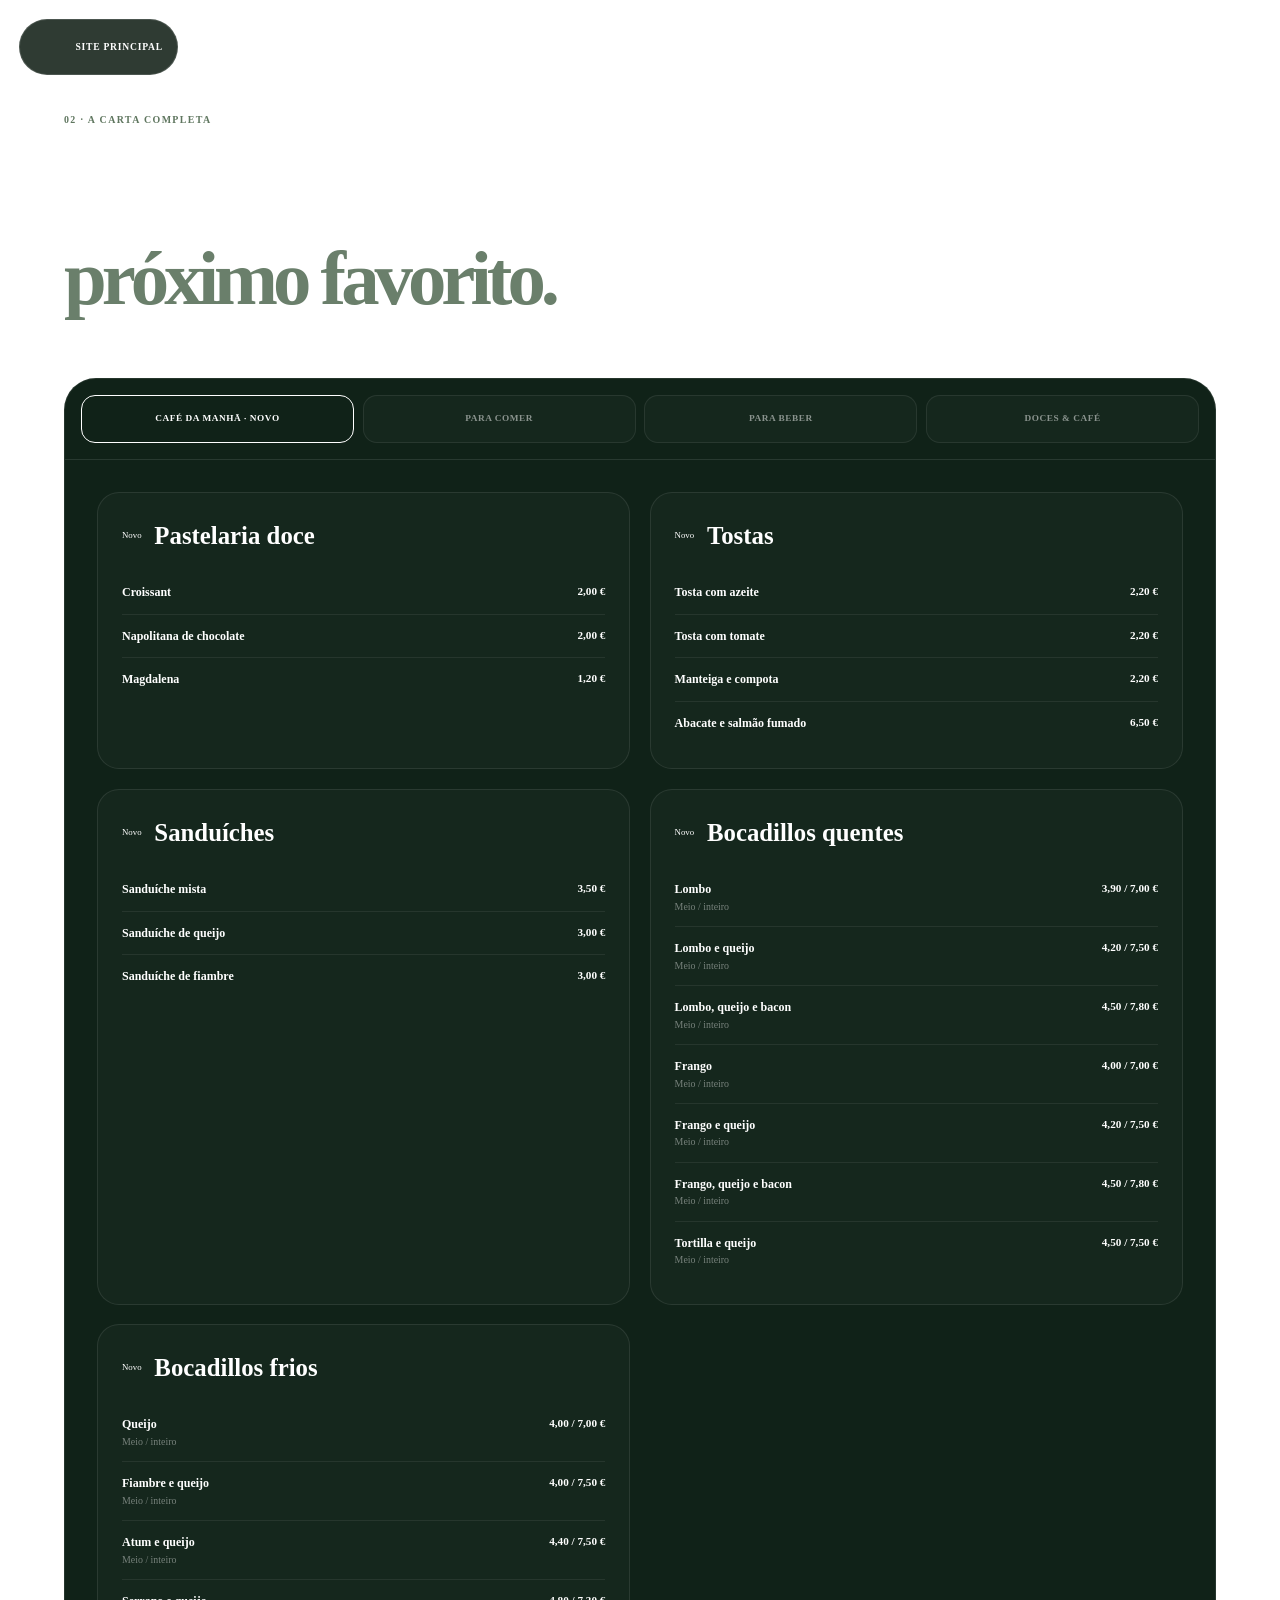
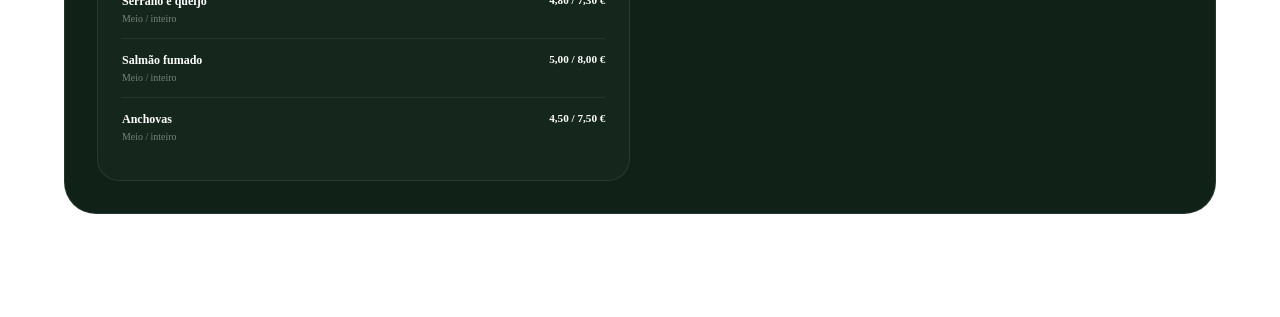
==== commit 833789a7: "Atualiza horário de funcionamento e carrossel" ====
--- a/carta.html
+++ b/carta.html
@@ -58,7 +58,7 @@
         <p>Comida feita para partilhar, cocktails ao sol e um jardim onde o tempo passa diferente.</p>
         <div class="hero-actions"><a class="pill pill-yellow" href="#carta">Explorar a carta <span>↓</span></a><a class="pill pill-glass" href="https://wa.me/34622554319" target="_blank">Reservar mesa <span>↗</span></a></div>
       </div>
-      <div class="hero-meta"><span>Aberto hoje</span><strong>07:00 — 00:00</strong></div>
+      <div class="hero-meta"><span>Aberto hoje</span><strong>09:00 — 00:00</strong></div>
     </section>
 
     <section class="social-bar">
@@ -158,7 +158,7 @@
     <section class="photo-strip"><img src="images/comida (5).jpeg" alt=""><img src="images/comida (10).jpeg" alt=""><img src="images/comida (14).jpeg" alt=""><img src="images/comida (18).jpeg" alt=""></section>
 
     <section id="visite" class="visit">
-      <div class="visit-info"><img src="images/logo-dark.png" alt="Biergarten"><span>03 · Venha visitar</span><h2>Boa comida.<br>Bons encontros.</h2><div class="visit-lines"><p><small>Morada</small>Carrer Llevant 13, S'illot, Mallorca</p><p><small>Horário</small>Todos os dias, exceto quarta · 07:00—00:00</p><p><small>Reservas</small>+34 622 554 319</p></div><a class="pill pill-yellow" href="https://www.google.com/maps/search/?api=1&query=Carrer+Llevant+13+S%27illot+Mallorca" target="_blank">Como chegar <span>↗</span></a></div>
+      <div class="visit-info"><img src="images/logo-dark.png" alt="Biergarten"><span>03 · Venha visitar</span><h2>Boa comida.<br>Bons encontros.</h2><div class="visit-lines"><p><small>Morada</small>Carrer Llevant 13, S'illot, Mallorca</p><p><small>Horário</small>Todos os dias, exceto quarta · 09:00—00:00</p><p><small>Reservas</small>+34 622 554 319</p></div><a class="pill pill-yellow" href="https://www.google.com/maps/search/?api=1&query=Carrer+Llevant+13+S%27illot+Mallorca" target="_blank">Como chegar <span>↗</span></a></div>
       <iframe title="Localização do Biergarten" src="https://www.google.com/maps?q=Carrer+Llevant+13,+S%27illot,+Mallorca&z=16&output=embed" loading="lazy" allowfullscreen></iframe>
     </section>
   </main>
--- a/styles.css
+++ b/styles.css
@@ -1,8 +1,604 @@
+<<<<<<< Updated upstream
+:root {
+  --bg:          #FEFAF2;
+  --bg-alt:      #F0E8D0;
+  --bg-dark:     #1B3A08;
+  --text:        #1C2E0A;
+  --muted:       #5A6E46;
+  --primary:     #2A6010;
+  --primary-dark:#1C4509;
+  --yellow:      #F5C518;
+  --orange:      #E07820;
+  --surface:     #FFFFFF;
+  --border:      rgba(28, 46, 10, 0.09);
+  --shadow:      0 16px 48px rgba(28, 46, 10, 0.09);
+  --radius:      1.25rem;
+}
+
+* { box-sizing: border-box; }
+
+html { scroll-behavior: smooth; }
+
+body {
+  margin: 0;
+  font-family: Inter, system-ui, -apple-system, BlinkMacSystemFont, "Segoe UI", sans-serif;
+  background: var(--bg);
+  color: var(--text);
+  line-height: 1.6;
+}
+
+img {
+  display: block;
+  max-width: 100%;
+}
+
+.container {
+  width: min(1120px, calc(100% - 2rem));
+  margin: 0 auto;
+}
+
+/* ── HEADER ── */
+.site-header {
+  position: sticky;
+  top: 0;
+  z-index: 100;
+  background: var(--bg-dark);
+  border-bottom: 1px solid rgba(245, 197, 24, 0.15);
+}
+
+.header-inner {
+  display: flex;
+  align-items: center;
+  justify-content: space-between;
+  gap: 1rem;
+  padding: 0.85rem 0;
+}
+
+.brand {
+  display: flex;
+  align-items: center;
+  text-decoration: none;
+  flex-shrink: 0;
+  background: #fff;
+  border-radius: 10px;
+  padding: 4px 10px;
+}
+
+.brand-logo {
+  height: 44px;
+  width: auto;
+  display: block;
+  border-radius: 0;
+}
+
+.main-nav {
+  display: flex;
+  gap: 1.75rem;
+}
+
+.main-nav a {
+  color: rgba(255, 255, 255, 0.78);
+  text-decoration: none;
+  font-weight: 500;
+  font-size: 0.95rem;
+  transition: color 0.2s;
+}
+
+.main-nav a:hover { color: var(--yellow); }
+
+.nav-toggle {
+  display: none;
+  border: 0;
+  background: transparent;
+  color: #fff;
+  font-size: 1.5rem;
+  cursor: pointer;
+  padding: 0.25rem;
+}
+
+/* ── HERO ── */
+.hero-section {
+  position: relative;
+  min-height: 90vh;
+  display: grid;
+  place-items: center;
+  background-image: url("images/local (3).jpeg");
+  background-size: cover;
+  background-position: center 30%;
+  background-repeat: no-repeat;
+  overflow: hidden;
+}
+
+.hero-section::before {
+  content: '';
+  position: absolute;
+  inset: 0;
+  background: linear-gradient(
+    160deg,
+    rgba(27, 58, 8, 0.88) 0%,
+    rgba(27, 58, 8, 0.62) 60%,
+    rgba(27, 58, 8, 0.42) 100%
+  );
+}
+
+.hero-content {
+  position: relative;
+  z-index: 1;
+  text-align: center;
+  color: #fff;
+  padding: 4rem 0 3rem;
+}
+
+.hero-logo {
+  height: 120px;
+  width: auto;
+  margin: 0 auto 1.5rem;
+  display: block;
+  background: #fff;
+  border-radius: 16px;
+  padding: 10px 18px;
+  box-shadow: 0 8px 32px rgba(0,0,0,0.25);
+}
+
+.eyebrow {
+  display: inline-block;
+  margin-bottom: 1.25rem;
+  color: var(--yellow);
+  font-size: 0.88rem;
+  font-weight: 700;
+  text-transform: uppercase;
+  letter-spacing: 0.16em;
+}
+
+.hero-content h1 {
+  margin: 0;
+  font-family: 'Playfair Display', Georgia, serif;
+  font-size: clamp(2.8rem, 6vw, 5.5rem);
+  font-weight: 900;
+  line-height: 1.06;
+  color: #fff;
+}
+
+.hero-content h1 em {
+  font-style: italic;
+  color: var(--yellow);
+}
+
+.hero-content > p {
+  max-width: 48rem;
+  margin: 1.5rem auto 2.5rem;
+  color: rgba(255, 255, 255, 0.82);
+  font-size: 1.1rem;
+}
+
+.hero-actions {
+  display: flex;
+  flex-wrap: wrap;
+  justify-content: center;
+  gap: 1rem;
+}
+
+.hero-scroll {
+  position: absolute;
+  bottom: 2rem;
+  left: 50%;
+  transform: translateX(-50%);
+  color: rgba(255, 255, 255, 0.45);
+  font-size: 1.4rem;
+  animation: bounce 2s ease-in-out infinite;
+}
+
+@keyframes bounce {
+  0%, 100% { transform: translateX(-50%) translateY(0); }
+  50%       { transform: translateX(-50%) translateY(7px); }
+}
+
+/* ── FEATURES BAR ── */
+.features-bar {
+  background: var(--bg-dark);
+  border-top: 1px solid rgba(245, 197, 24, 0.12);
+  padding: 1.1rem 0;
+}
+
+.features-inner {
+  display: flex;
+  justify-content: center;
+  flex-wrap: wrap;
+  gap: 1.5rem 3rem;
+}
+
+.feature-item {
+  display: flex;
+  align-items: center;
+  gap: 0.6rem;
+  color: rgba(255, 255, 255, 0.82);
+  font-size: 0.92rem;
+  font-weight: 500;
+}
+
+.feature-item svg { color: var(--yellow); flex-shrink: 0; }
+
+/* ── BUTTONS ── */
+.btn {
+  display: inline-flex;
+  align-items: center;
+  justify-content: center;
+  padding: 0.9rem 1.75rem;
+  border-radius: 999px;
+  text-decoration: none;
+  font-weight: 700;
+  font-size: 0.95rem;
+  transition: transform 0.2s ease, box-shadow 0.2s ease, opacity 0.2s ease;
+}
+
+.btn:hover {
+  transform: translateY(-2px);
+  opacity: 0.9;
+}
+
+.btn-primary {
+  background: var(--yellow);
+  color: var(--text);
+  box-shadow: 0 12px 30px rgba(245, 197, 24, 0.28);
+}
+
+.btn-secondary {
+  background: rgba(255, 255, 255, 0.1);
+  color: #fff;
+  border: 1.5px solid rgba(255, 255, 255, 0.28);
+  backdrop-filter: blur(8px);
+}
+
+/* ── SECTIONS ── */
+.section { padding: 5rem 0; }
+
+.section-gallery  { background: var(--bg); }
+.section-menu     { background: var(--bg-alt); }
+.section-events   { background: var(--bg-dark); color: #fff; }
+.section-contact  { background: var(--bg); }
+
+.section-title {
+  display: grid;
+  gap: 0.4rem;
+  margin-bottom: 2.5rem;
+}
+
+.section-title span {
+  color: var(--orange);
+  font-weight: 700;
+  text-transform: uppercase;
+  letter-spacing: 0.16em;
+  font-size: 0.82rem;
+}
+
+.section-events .section-title span { color: var(--yellow); }
+
+.section-title h2 {
+  margin: 0;
+  font-family: 'Playfair Display', Georgia, serif;
+  font-size: clamp(1.85rem, 3vw, 2.7rem);
+  line-height: 1.1;
+}
+
+.section-events .section-title h2 { color: #fff; }
+
+/* ── GALLERY ── */
+.gallery-grid {
+  display: grid;
+  grid-template-columns: repeat(3, 1fr);
+  grid-template-rows: 260px 260px;
+  gap: 1rem;
+}
+
+.gallery-card {
+  overflow: hidden;
+  border-radius: var(--radius);
+  box-shadow: var(--shadow);
+}
+
+.gallery-card--tall {
+  grid-row: span 2;
+}
+
+.gallery-card img {
+  width: 100%;
+  height: 100%;
+  object-fit: cover;
+  border-radius: var(--radius);
+  transition: transform 0.45s ease;
+}
+
+.gallery-card:hover img { transform: scale(1.04); }
+
+/* ── MENU ── */
+.menu-grid {
+  display: grid;
+  grid-template-columns: repeat(3, minmax(0, 1fr));
+  gap: 1.5rem;
+}
+
+.menu-card {
+  background: var(--surface);
+  padding: 2rem;
+  border-radius: var(--radius);
+  border: 1px solid var(--border);
+  box-shadow: var(--shadow);
+}
+
+.menu-card-icon {
+  color: var(--primary);
+  margin-bottom: 0.9rem;
+}
+
+.menu-card h3 {
+  margin: 0 0 1.1rem;
+  font-family: 'Playfair Display', Georgia, serif;
+  font-size: 1.2rem;
+  color: var(--text);
+}
+
+.menu-card ul {
+  list-style: none;
+  padding: 0;
+  margin: 0;
+  display: grid;
+  gap: 0;
+}
+
+.menu-card li {
+  display: flex;
+  justify-content: space-between;
+  align-items: baseline;
+  gap: 1rem;
+  color: var(--muted);
+  font-size: 0.93rem;
+  padding: 0.75rem 0;
+  border-bottom: 1px dashed var(--border);
+}
+
+.menu-card li:last-child { border-bottom: 0; }
+
+.menu-card li span {
+  font-weight: 700;
+  color: var(--primary);
+  white-space: nowrap;
+  flex-shrink: 0;
+}
+
+.cardapio-full {
+  margin-top: 4rem;
+  padding-top: 3rem;
+  border-top: 1px solid var(--border);
+}
+
+.cardapio-img {
+  width: 100%;
+  max-width: 860px;
+  margin: 0 auto;
+  display: block;
+  border-radius: var(--radius);
+  box-shadow: var(--shadow);
+  height: auto;
+  object-fit: contain;
+}
+
+/* ── EVENTS ── */
+.events-inner {
+  display: grid;
+  grid-template-columns: 1fr 1.25fr;
+  gap: 4rem;
+  align-items: center;
+}
+
+.events-image {
+  border-radius: var(--radius);
+  overflow: hidden;
+  box-shadow: 0 24px 60px rgba(0, 0, 0, 0.38);
+}
+
+.events-image img {
+  width: 100%;
+  height: auto;
+  display: block;
+  border-radius: var(--radius);
+}
+
+.events-content > p {
+  color: rgba(255, 255, 255, 0.78);
+  margin: 0 0 1.75rem;
+  line-height: 1.7;
+}
+
+.events-list {
+  list-style: none;
+  padding: 0;
+  margin: 0 0 2.25rem;
+  display: grid;
+  gap: 1.25rem;
+}
+
+.events-list li {
+  padding-left: 1.1rem;
+  border-left: 3px solid var(--yellow);
+  display: grid;
+  gap: 0.2rem;
+}
+
+.events-list strong {
+  color: var(--yellow);
+  font-size: 1rem;
+  display: block;
+}
+
+.events-list span {
+  color: rgba(255, 255, 255, 0.65);
+  font-size: 0.88rem;
+}
+
+/* ── CONTACT ── */
+.contact-grid {
+  display: grid;
+  grid-template-columns: 1fr 1.35fr;
+  gap: 1.5rem;
+  align-items: start;
+}
+
+.contact-card {
+  background: var(--surface);
+  border-radius: var(--radius);
+  padding: 2.25rem;
+  border: 1px solid var(--border);
+  box-shadow: var(--shadow);
+}
+
+.contact-card h2 {
+  margin-top: 0;
+  font-family: 'Playfair Display', Georgia, serif;
+  font-size: 1.9rem;
+}
+
+.contact-card > p {
+  color: var(--muted);
+  margin-bottom: 1.75rem;
+}
+
+.contact-card ul {
+  list-style: none;
+  padding: 0;
+  margin: 0 0 1.75rem;
+  display: grid;
+  gap: 1.1rem;
+}
+
+.contact-card li {
+  display: flex;
+  gap: 0.85rem;
+  align-items: flex-start;
+}
+
+.contact-icon {
+  width: 20px;
+  height: 20px;
+  flex-shrink: 0;
+  color: var(--primary);
+  margin-top: 2px;
+}
+
+.contact-card li div { line-height: 1.55; }
+
+.contact-card a {
+  color: var(--primary);
+  text-decoration: none;
+  font-weight: 500;
+}
+
+.contact-card a:hover { text-decoration: underline; }
+
+.contact-map {
+  border-radius: var(--radius);
+  overflow: hidden;
+  border: 1px solid var(--border);
+  box-shadow: var(--shadow);
+  min-height: 420px;
+}
+
+.contact-map iframe {
+  width: 100%;
+  height: 100%;
+  border: 0;
+  min-height: 420px;
+  display: block;
+}
+
+/* ── FOOTER ── */
+.site-footer {
+  background: var(--bg-dark);
+  border-top: 1px solid rgba(245, 197, 24, 0.12);
+}
+
+.footer-inner {
+  display: flex;
+  align-items: center;
+  justify-content: space-between;
+  flex-wrap: wrap;
+  gap: 0.75rem;
+  padding: 1.5rem 0;
+}
+
+.footer-inner p {
+  margin: 0;
+  color: rgba(255, 255, 255, 0.5);
+  font-size: 0.88rem;
+}
+
+.footer-link {
+  color: var(--yellow);
+  text-decoration: none;
+  font-size: 0.88rem;
+  font-weight: 500;
+}
+
+.footer-link:hover { text-decoration: underline; }
+
+/* ── RESPONSIVE ── */
+@media (max-width: 960px) {
+  .gallery-grid {
+    grid-template-columns: repeat(2, 1fr);
+    grid-template-rows: 220px 220px 220px;
+  }
+
+  .gallery-card--tall {
+    grid-row: span 2;
+  }
+
+  .menu-grid { grid-template-columns: 1fr; max-width: 460px; }
+
+  .events-inner,
+  .contact-grid { grid-template-columns: 1fr; }
+
+  .events-inner { gap: 2.5rem; }
+}
+
+@media (max-width: 720px) {
+  .header-inner { flex-wrap: wrap; }
+
+  .main-nav {
+    width: 100%;
+    flex-direction: column;
+    align-items: flex-start;
+    gap: 0.8rem;
+    display: none;
+    padding-bottom: 0.75rem;
+  }
+
+  .main-nav.open { display: flex; }
+
+  .nav-toggle { display: inline-flex; }
+
+  .hero-section { min-height: 85vh; }
+
+  .gallery-grid {
+    grid-template-columns: 1fr;
+    grid-template-rows: auto;
+  }
+
+  .gallery-card,
+  .gallery-card--tall {
+    grid-row: span 1;
+    aspect-ratio: 4 / 3;
+    height: auto;
+  }
+
+  .features-inner { gap: 1rem 2rem; }
+
+  .section { padding: 3.5rem 0; }
+}
+=======
 :root{--night:#08160d;--green:#123c21;--lime:#d8ff45;--cream:#f4f1e8;--white:#fff;--ink:#101712;--muted:#707870;--line:rgba(16,23,18,.13);--radius:24px;--display:"Manrope",sans-serif;--body:"Manrope",sans-serif}
 *{box-sizing:border-box}html{scroll-behavior:smooth}body{margin:0;background:var(--cream);color:var(--ink);font-family:var(--body);line-height:1.55}a{color:inherit}img{display:block;max-width:100%}button,select{font:inherit}
 .site-header{height:92px;padding:0 4vw;display:flex;align-items:center;justify-content:space-between;gap:2rem;background:rgba(8,22,13,.96);color:#fff;position:sticky;top:0;z-index:30;border-bottom:1px solid rgba(255,255,255,.09);backdrop-filter:blur(20px)}.brand img{width:210px;height:76px;object-fit:contain}.main-nav{display:flex;gap:2rem}.main-nav a,footer a{text-decoration:none;font-size:.72rem;font-weight:800;letter-spacing:.08em;text-transform:uppercase;color:rgba(255,255,255,.66);transition:.2s}.main-nav a:hover,footer a:hover{color:var(--lime)}.header-actions{display:flex;align-items:center;gap:.8rem}.header-actions select{background:#13281a;border:1px solid rgba(255,255,255,.14);color:#fff;border-radius:999px;padding:.65rem .8rem;font-size:.7rem;font-weight:800}.nav-toggle{display:none;background:none;border:0;color:#fff;font-size:1.4rem}
 .pill{display:inline-flex;align-items:center;justify-content:space-between;gap:1.5rem;min-height:48px;padding:.25rem .4rem .25rem 1.25rem;border-radius:999px;text-decoration:none;font-size:.69rem;font-weight:800;letter-spacing:.07em;text-transform:uppercase;transition:.25s}.pill span{display:grid;place-items:center;width:38px;height:38px;border-radius:50%;background:rgba(0,0,0,.12);font-size:1rem}.pill:hover{transform:translateY(-2px);filter:brightness(1.05)}.pill-yellow{background:var(--lime);color:var(--night);box-shadow:0 12px 35px rgba(216,255,69,.16)}.pill-glass{color:#fff;background:rgba(255,255,255,.1);border:1px solid rgba(255,255,255,.22);backdrop-filter:blur(12px)}
-.events-rail{padding:1rem 4vw 1.2rem;background:var(--night);color:#fff}.rail-head{display:flex;align-items:center;justify-content:space-between;margin-bottom:.75rem}.rail-head>div:first-child{display:flex;align-items:center;gap:.7rem;font-size:.68rem;text-transform:uppercase;letter-spacing:.12em}.live-dot{width:8px;height:8px;background:var(--lime);border-radius:50%;box-shadow:0 0 0 6px rgba(216,255,69,.12)}.rail-tools,.rail-nav{display:flex;align-items:center;gap:.6rem}.rail-nav button{width:34px;height:34px;border-radius:50%;border:1px solid rgba(255,255,255,.15);background:#11261a;color:#fff;cursor:pointer}.carousel-progress{width:80px;height:3px;background:rgba(255,255,255,.12);border-radius:9px;overflow:hidden}.carousel-progress span{display:block;width:100%;height:100%;background:var(--lime);transform-origin:left;animation:progress 5s linear infinite}@keyframes progress{from{transform:scaleX(0)}to{transform:scaleX(1)}}.event-track{display:flex;gap:0;overflow:hidden;scroll-behavior:smooth;scroll-snap-type:x mandatory;border-radius:20px}.event-track::-webkit-scrollbar{display:none}.event-card,.event-featured{position:relative;isolation:isolate;flex:0 0 100%;height:210px;border-radius:20px;overflow:hidden;color:#fff;text-decoration:none;border:1px solid rgba(255,255,255,.1);scroll-snap-align:start}.event-card img{position:absolute;z-index:-2;width:100%;height:100%;object-fit:cover;transition:.4s}.event-card:after{content:"";position:absolute;z-index:-1;inset:0;background:linear-gradient(90deg,rgba(8,22,13,.96),rgba(8,22,13,.18) 72%)}.event-card:hover img{transform:scale(1.03)}.event-card div{height:100%;padding:2rem;display:flex;flex-direction:column;justify-content:end}.event-card small,.event-card em{font-size:.58rem;letter-spacing:.1em;text-transform:uppercase;font-style:normal;opacity:.65}.event-card strong{font-family:var(--display);font-size:clamp(1.5rem,3vw,2.5rem);line-height:1}.event-date{position:absolute;right:1rem;top:1rem;padding:.45rem .75rem;background:var(--lime);color:var(--night);border-radius:999px;font-size:.5rem;font-weight:800;text-transform:uppercase}
+.events-rail{padding:1rem 4vw 1.2rem;background:var(--night);color:#fff}.rail-head{display:flex;align-items:center;justify-content:space-between;margin-bottom:.75rem}.rail-head>div:first-child{display:flex;align-items:center;gap:.7rem;font-size:.68rem;text-transform:uppercase;letter-spacing:.12em}.live-dot{width:8px;height:8px;background:var(--lime);border-radius:50%;box-shadow:0 0 0 6px rgba(216,255,69,.12)}.rail-tools,.rail-nav{display:flex;align-items:center;gap:.6rem}.rail-nav button{width:34px;height:34px;border-radius:50%;border:1px solid rgba(255,255,255,.15);background:#11261a;color:#fff;cursor:pointer}.carousel-progress{width:80px;height:3px;background:rgba(255,255,255,.12);border-radius:9px;overflow:hidden}.carousel-progress span{display:block;width:100%;height:100%;background:var(--lime);transform-origin:left;animation:progress 5s linear infinite}@keyframes progress{from{transform:scaleX(0)}to{transform:scaleX(1)}}.event-track{display:flex;gap:0;overflow:hidden;scroll-behavior:smooth;scroll-snap-type:x mandatory;border-radius:20px;background:#061009}.event-track::-webkit-scrollbar{display:none}.event-card,.event-featured{position:relative;isolation:isolate;flex:0 0 100%;height:clamp(360px,45vw,680px);border-radius:20px;overflow:hidden;color:#fff;text-decoration:none;border:1px solid rgba(255,255,255,.1);scroll-snap-align:start;background:#061009}.event-card img{position:absolute;z-index:-2;width:100%;height:100%;object-fit:contain;transition:.4s}.event-card:after{content:"";position:absolute;z-index:-1;inset:0;background:linear-gradient(90deg,rgba(8,22,13,.96),rgba(8,22,13,.18) 72%)}.event-card:hover img{transform:scale(1.01)}.event-card div{height:100%;padding:2rem;display:flex;flex-direction:column;justify-content:end}.event-card small,.event-card em{font-size:.58rem;letter-spacing:.1em;text-transform:uppercase;font-style:normal;opacity:.65}.event-card strong{font-family:var(--display);font-size:clamp(1.5rem,3vw,2.5rem);line-height:1}.event-date{position:absolute;right:1rem;top:1rem;padding:.45rem .75rem;background:var(--lime);color:var(--night);border-radius:999px;font-size:.5rem;font-weight:800;text-transform:uppercase}
 .event-arraia img,.event-show img,.promo-marmitex img{object-position:center center}.event-arraia:after{background:linear-gradient(90deg,rgba(8,22,13,.98),rgba(8,22,13,.55) 50%,rgba(8,22,13,.08))}
 .promo-marmitex:after{background:linear-gradient(90deg,rgba(5,18,9,.98) 0%,rgba(5,18,9,.86) 32%,rgba(5,18,9,.28) 62%,rgba(5,18,9,.04) 100%)}.promo-marmitex div{max-width:580px;align-items:flex-start}.promo-marmitex strong{max-width:520px;color:var(--lime);font-size:clamp(1.45rem,3vw,2.5rem);letter-spacing:-.055em;text-transform:uppercase}.promo-marmitex p{max-width:430px;margin:.3rem 0;color:rgba(255,255,255,.75);font-size:.65rem}.promo-marmitex b{display:inline-flex;margin-top:.4rem;padding:.42rem .65rem;border-radius:999px;background:var(--lime);color:var(--night);font-size:.48rem;text-transform:uppercase;letter-spacing:.08em}.promo-marmitex em{opacity:.8;color:#fff}@media(max-width:600px){.promo-marmitex div{max-width:88%}.promo-marmitex p{display:none}.promo-marmitex strong{font-size:1.25rem}.promo-marmitex b{margin-top:.3rem}}
 .featured-event-info{padding:2.5rem 5vw 3rem;background:#0c2113;color:#fff;display:grid;grid-template-columns:.7fr 1.8fr auto;gap:2rem;align-items:center;border-top:1px solid rgba(255,255,255,.08)}.featured-event-title>span{color:var(--lime);font-size:.55rem;font-weight:800;letter-spacing:.12em;text-transform:uppercase}.featured-event-title h2{margin:.4rem 0;font-size:1.5rem;letter-spacing:-.04em}.featured-event-title p{margin:0;color:rgba(255,255,255,.46);font-size:.7rem}.featured-event-facts{display:grid;grid-template-columns:repeat(3,1fr);gap:.6rem}.featured-event-facts article{padding:.8rem;border:1px solid rgba(255,255,255,.08);border-radius:14px;background:rgba(255,255,255,.035)}.featured-event-facts .artist-highlight{position:relative;overflow:hidden;border-color:rgba(216,255,69,.25);background:linear-gradient(145deg,rgba(216,255,69,.13),rgba(255,255,255,.025))}.featured-event-facts .artist-highlight:after{content:"";position:absolute;width:55px;height:55px;right:-20px;top:-25px;border-radius:50%;background:var(--lime);filter:blur(28px);opacity:.25}.featured-event-facts small,.featured-event-facts strong,.featured-event-facts span{display:block}.featured-event-facts small{color:var(--lime);font-size:.48rem;text-transform:uppercase;letter-spacing:.1em}.featured-event-facts strong{margin:.2rem 0;font-size:.72rem}.artist-highlight strong{font-size:.82rem}.featured-event-facts span{color:rgba(255,255,255,.45);font-size:.57rem}.featured-event-info>.pill{white-space:nowrap}@media(max-width:1150px){.featured-event-info{grid-template-columns:1fr}.featured-event-facts{grid-template-columns:repeat(3,1fr)}.featured-event-info>.pill{justify-self:start}}@media(max-width:700px){.featured-event-info{padding:2rem 1rem}.featured-event-facts{grid-template-columns:1fr}}
@@ -19,5 +615,6 @@
 @media(max-width:950px){.site-header{height:78px;padding:0 1rem}.brand img{width:155px;height:60px}.main-nav{display:none;position:absolute;top:78px;left:0;right:0;padding:1.5rem;background:var(--night);flex-direction:column}.main-nav.open{display:flex}.nav-toggle{display:block}.header-actions .pill{display:none}.hero{height:68vh;min-height:560px;padding:3rem 1.3rem}.hero h1{font-size:clamp(3.4rem,13vw,6rem)}.hero-meta{display:none}.social-bar{grid-template-columns:repeat(2,1fr)}.experience-grid{grid-template-columns:1fr 1fr}.experience-lead{grid-column:1/-1}.space-main{height:500px}.space-detail{height:500px}.menu-hero{display:block}.menu-hero p{max-width:500px}.menu-panel.active{grid-template-columns:1fr}.visit{grid-template-columns:1fr}.visit iframe{min-height:420px}}
 .menu-tabs{grid-template-columns:repeat(4,minmax(0,1fr))}
 @media(max-width:950px){.menu-tabs{grid-template-columns:repeat(2,minmax(0,1fr))}}
-@media(max-width:600px){.events-rail{padding:1rem}.carousel-progress{width:48px}.event-card,.event-featured{flex-basis:100%;height:180px}.event-card div{padding:1.2rem}.hero{min-height:570px}.hero-copy>p{font-size:.88rem}.hero-actions .pill{width:100%}.social-bar{padding:1rem;grid-template-columns:1fr 1fr;gap:.5rem}.social-button{padding:.75rem}.social-button small,.social-button i{display:none}.social-icon{flex-basis:36px;height:36px}.section,.menu-section{padding:5rem 1rem}.experience-grid{margin-top:2rem;grid-template-columns:1fr}.space-main,.space-detail{height:380px}.round-link{width:130px;height:130px}.menu-panel{padding:.7rem}.menu-category{padding:1rem}.photo-strip{display:flex;height:270px;overflow-x:auto}.photo-strip img{min-width:75vw}.visit-info{padding:5rem 1.2rem}.visit-info>img{width:220px}footer{align-items:flex-start;flex-direction:column}footer div{flex-wrap:wrap}}
+@media(max-width:600px){.events-rail{padding:1rem}.carousel-progress{width:48px}.event-card,.event-featured{flex-basis:100%;height:310px}.event-card div{padding:1.2rem}.event-date{max-width:55%;text-align:center;line-height:1.25}.hero{min-height:570px}.hero-copy>p{font-size:.88rem}.hero-actions .pill{width:100%}.social-bar{padding:1rem;grid-template-columns:1fr 1fr;gap:.5rem}.social-button{padding:.75rem}.social-button small,.social-button i{display:none}.social-icon{flex-basis:36px;height:36px}.section,.menu-section{padding:5rem 1rem}.experience-grid{margin-top:2rem;grid-template-columns:1fr}.space-main,.space-detail{height:380px}.round-link{width:130px;height:130px}.menu-panel{padding:.7rem}.menu-category{padding:1rem}.photo-strip{display:flex;height:270px;overflow-x:auto}.photo-strip img{min-width:75vw}.visit-info{padding:5rem 1.2rem}.visit-info>img{width:220px}footer{align-items:flex-start;flex-direction:column}footer div{flex-wrap:wrap}}
 @media(max-width:600px){.menu-tabs{gap:.4rem;padding:.7rem}.menu-tab{min-height:44px;padding:.55rem .35rem;font-size:.5rem}}
+>>>>>>> Stashed changes
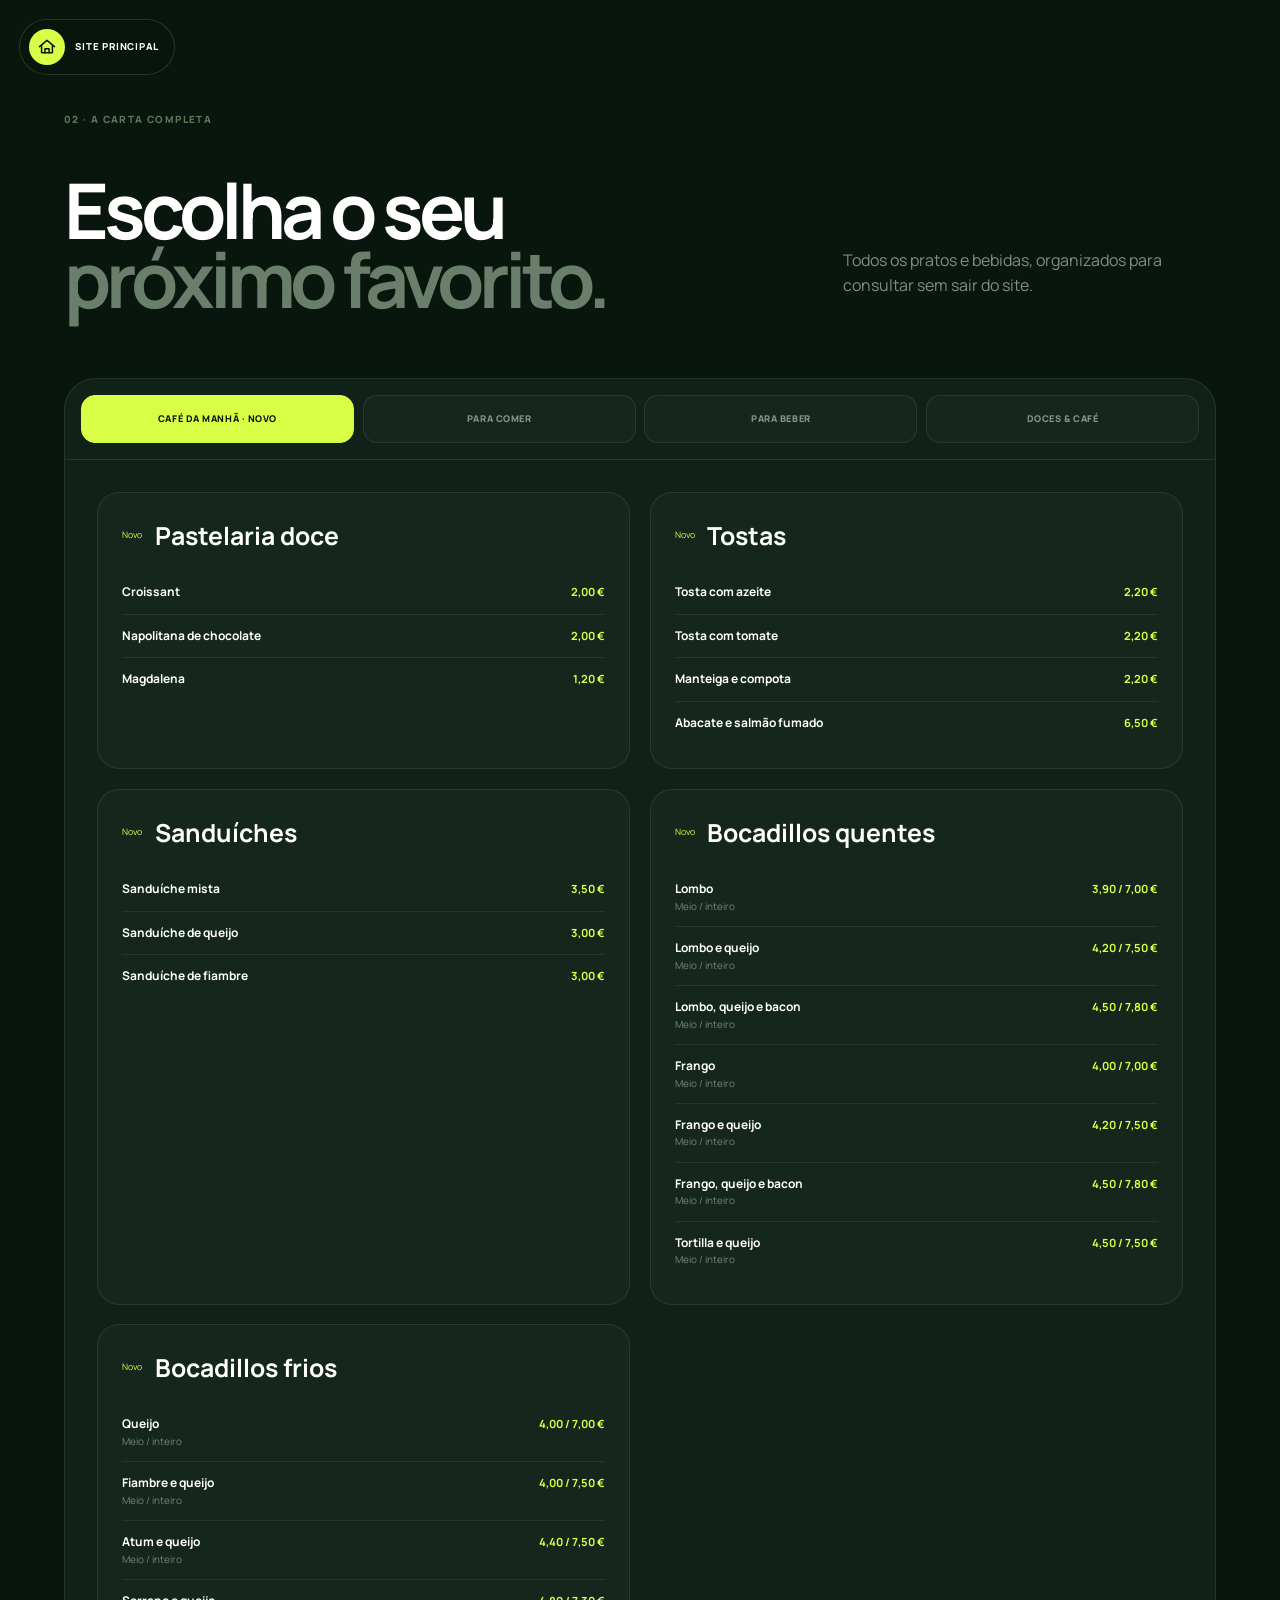
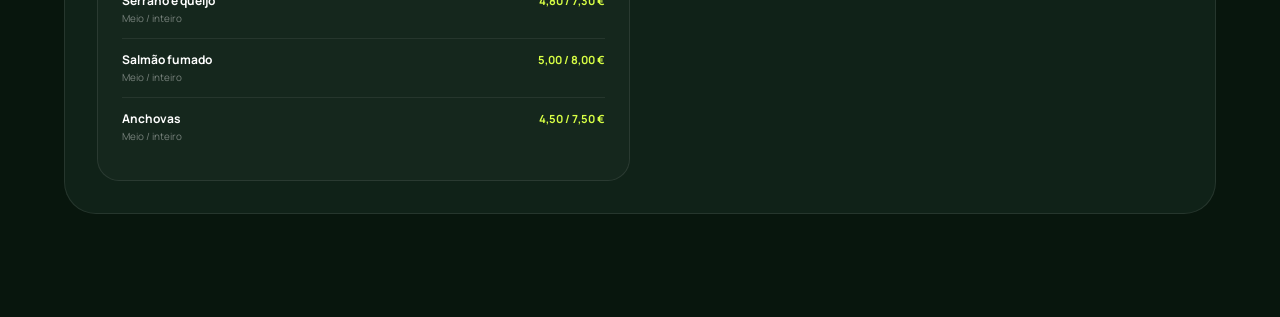
==== commit abdf08bb: "Garante versão atualizada em computador e celular" ====
--- a/carta.html
+++ b/carta.html
@@ -8,7 +8,7 @@
   <link rel="preconnect" href="https://fonts.googleapis.com">
   <link rel="preconnect" href="https://fonts.gstatic.com" crossorigin>
   <link href="https://fonts.googleapis.com/css2?family=Manrope:wght@400;500;600;700;800&display=swap" rel="stylesheet">
-  <link rel="stylesheet" href="styles.css">
+  <link rel="stylesheet" href="styles.css?v=20260610-2">
 </head>
 <body class="menu-only">
   <a class="menu-back" href="index.html" aria-label="Ir para o site principal" title="Site principal">
@@ -164,6 +164,6 @@
   </main>
 
   <footer><img src="images/logo-dark.png" alt="Biergarten"><div><a href="https://www.instagram.com/biergarten_sillot/" target="_blank">Instagram</a><a href="https://wa.me/34622554319" target="_blank">WhatsApp</a><a href="links.html">Link da bio</a></div><small>© <span id="year"></span> Biergarten Café-Bar</small></footer>
-  <script src="script.js"></script>
+  <script src="script.js?v=20260610-2"></script>
 </body>
 </html>
--- a/styles.css
+++ b/styles.css
@@ -1,599 +1,3 @@
-<<<<<<< Updated upstream
-:root {
-  --bg:          #FEFAF2;
-  --bg-alt:      #F0E8D0;
-  --bg-dark:     #1B3A08;
-  --text:        #1C2E0A;
-  --muted:       #5A6E46;
-  --primary:     #2A6010;
-  --primary-dark:#1C4509;
-  --yellow:      #F5C518;
-  --orange:      #E07820;
-  --surface:     #FFFFFF;
-  --border:      rgba(28, 46, 10, 0.09);
-  --shadow:      0 16px 48px rgba(28, 46, 10, 0.09);
-  --radius:      1.25rem;
-}
-
-* { box-sizing: border-box; }
-
-html { scroll-behavior: smooth; }
-
-body {
-  margin: 0;
-  font-family: Inter, system-ui, -apple-system, BlinkMacSystemFont, "Segoe UI", sans-serif;
-  background: var(--bg);
-  color: var(--text);
-  line-height: 1.6;
-}
-
-img {
-  display: block;
-  max-width: 100%;
-}
-
-.container {
-  width: min(1120px, calc(100% - 2rem));
-  margin: 0 auto;
-}
-
-/* ── HEADER ── */
-.site-header {
-  position: sticky;
-  top: 0;
-  z-index: 100;
-  background: var(--bg-dark);
-  border-bottom: 1px solid rgba(245, 197, 24, 0.15);
-}
-
-.header-inner {
-  display: flex;
-  align-items: center;
-  justify-content: space-between;
-  gap: 1rem;
-  padding: 0.85rem 0;
-}
-
-.brand {
-  display: flex;
-  align-items: center;
-  text-decoration: none;
-  flex-shrink: 0;
-  background: #fff;
-  border-radius: 10px;
-  padding: 4px 10px;
-}
-
-.brand-logo {
-  height: 44px;
-  width: auto;
-  display: block;
-  border-radius: 0;
-}
-
-.main-nav {
-  display: flex;
-  gap: 1.75rem;
-}
-
-.main-nav a {
-  color: rgba(255, 255, 255, 0.78);
-  text-decoration: none;
-  font-weight: 500;
-  font-size: 0.95rem;
-  transition: color 0.2s;
-}
-
-.main-nav a:hover { color: var(--yellow); }
-
-.nav-toggle {
-  display: none;
-  border: 0;
-  background: transparent;
-  color: #fff;
-  font-size: 1.5rem;
-  cursor: pointer;
-  padding: 0.25rem;
-}
-
-/* ── HERO ── */
-.hero-section {
-  position: relative;
-  min-height: 90vh;
-  display: grid;
-  place-items: center;
-  background-image: url("images/local (3).jpeg");
-  background-size: cover;
-  background-position: center 30%;
-  background-repeat: no-repeat;
-  overflow: hidden;
-}
-
-.hero-section::before {
-  content: '';
-  position: absolute;
-  inset: 0;
-  background: linear-gradient(
-    160deg,
-    rgba(27, 58, 8, 0.88) 0%,
-    rgba(27, 58, 8, 0.62) 60%,
-    rgba(27, 58, 8, 0.42) 100%
-  );
-}
-
-.hero-content {
-  position: relative;
-  z-index: 1;
-  text-align: center;
-  color: #fff;
-  padding: 4rem 0 3rem;
-}
-
-.hero-logo {
-  height: 120px;
-  width: auto;
-  margin: 0 auto 1.5rem;
-  display: block;
-  background: #fff;
-  border-radius: 16px;
-  padding: 10px 18px;
-  box-shadow: 0 8px 32px rgba(0,0,0,0.25);
-}
-
-.eyebrow {
-  display: inline-block;
-  margin-bottom: 1.25rem;
-  color: var(--yellow);
-  font-size: 0.88rem;
-  font-weight: 700;
-  text-transform: uppercase;
-  letter-spacing: 0.16em;
-}
-
-.hero-content h1 {
-  margin: 0;
-  font-family: 'Playfair Display', Georgia, serif;
-  font-size: clamp(2.8rem, 6vw, 5.5rem);
-  font-weight: 900;
-  line-height: 1.06;
-  color: #fff;
-}
-
-.hero-content h1 em {
-  font-style: italic;
-  color: var(--yellow);
-}
-
-.hero-content > p {
-  max-width: 48rem;
-  margin: 1.5rem auto 2.5rem;
-  color: rgba(255, 255, 255, 0.82);
-  font-size: 1.1rem;
-}
-
-.hero-actions {
-  display: flex;
-  flex-wrap: wrap;
-  justify-content: center;
-  gap: 1rem;
-}
-
-.hero-scroll {
-  position: absolute;
-  bottom: 2rem;
-  left: 50%;
-  transform: translateX(-50%);
-  color: rgba(255, 255, 255, 0.45);
-  font-size: 1.4rem;
-  animation: bounce 2s ease-in-out infinite;
-}
-
-@keyframes bounce {
-  0%, 100% { transform: translateX(-50%) translateY(0); }
-  50%       { transform: translateX(-50%) translateY(7px); }
-}
-
-/* ── FEATURES BAR ── */
-.features-bar {
-  background: var(--bg-dark);
-  border-top: 1px solid rgba(245, 197, 24, 0.12);
-  padding: 1.1rem 0;
-}
-
-.features-inner {
-  display: flex;
-  justify-content: center;
-  flex-wrap: wrap;
-  gap: 1.5rem 3rem;
-}
-
-.feature-item {
-  display: flex;
-  align-items: center;
-  gap: 0.6rem;
-  color: rgba(255, 255, 255, 0.82);
-  font-size: 0.92rem;
-  font-weight: 500;
-}
-
-.feature-item svg { color: var(--yellow); flex-shrink: 0; }
-
-/* ── BUTTONS ── */
-.btn {
-  display: inline-flex;
-  align-items: center;
-  justify-content: center;
-  padding: 0.9rem 1.75rem;
-  border-radius: 999px;
-  text-decoration: none;
-  font-weight: 700;
-  font-size: 0.95rem;
-  transition: transform 0.2s ease, box-shadow 0.2s ease, opacity 0.2s ease;
-}
-
-.btn:hover {
-  transform: translateY(-2px);
-  opacity: 0.9;
-}
-
-.btn-primary {
-  background: var(--yellow);
-  color: var(--text);
-  box-shadow: 0 12px 30px rgba(245, 197, 24, 0.28);
-}
-
-.btn-secondary {
-  background: rgba(255, 255, 255, 0.1);
-  color: #fff;
-  border: 1.5px solid rgba(255, 255, 255, 0.28);
-  backdrop-filter: blur(8px);
-}
-
-/* ── SECTIONS ── */
-.section { padding: 5rem 0; }
-
-.section-gallery  { background: var(--bg); }
-.section-menu     { background: var(--bg-alt); }
-.section-events   { background: var(--bg-dark); color: #fff; }
-.section-contact  { background: var(--bg); }
-
-.section-title {
-  display: grid;
-  gap: 0.4rem;
-  margin-bottom: 2.5rem;
-}
-
-.section-title span {
-  color: var(--orange);
-  font-weight: 700;
-  text-transform: uppercase;
-  letter-spacing: 0.16em;
-  font-size: 0.82rem;
-}
-
-.section-events .section-title span { color: var(--yellow); }
-
-.section-title h2 {
-  margin: 0;
-  font-family: 'Playfair Display', Georgia, serif;
-  font-size: clamp(1.85rem, 3vw, 2.7rem);
-  line-height: 1.1;
-}
-
-.section-events .section-title h2 { color: #fff; }
-
-/* ── GALLERY ── */
-.gallery-grid {
-  display: grid;
-  grid-template-columns: repeat(3, 1fr);
-  grid-template-rows: 260px 260px;
-  gap: 1rem;
-}
-
-.gallery-card {
-  overflow: hidden;
-  border-radius: var(--radius);
-  box-shadow: var(--shadow);
-}
-
-.gallery-card--tall {
-  grid-row: span 2;
-}
-
-.gallery-card img {
-  width: 100%;
-  height: 100%;
-  object-fit: cover;
-  border-radius: var(--radius);
-  transition: transform 0.45s ease;
-}
-
-.gallery-card:hover img { transform: scale(1.04); }
-
-/* ── MENU ── */
-.menu-grid {
-  display: grid;
-  grid-template-columns: repeat(3, minmax(0, 1fr));
-  gap: 1.5rem;
-}
-
-.menu-card {
-  background: var(--surface);
-  padding: 2rem;
-  border-radius: var(--radius);
-  border: 1px solid var(--border);
-  box-shadow: var(--shadow);
-}
-
-.menu-card-icon {
-  color: var(--primary);
-  margin-bottom: 0.9rem;
-}
-
-.menu-card h3 {
-  margin: 0 0 1.1rem;
-  font-family: 'Playfair Display', Georgia, serif;
-  font-size: 1.2rem;
-  color: var(--text);
-}
-
-.menu-card ul {
-  list-style: none;
-  padding: 0;
-  margin: 0;
-  display: grid;
-  gap: 0;
-}
-
-.menu-card li {
-  display: flex;
-  justify-content: space-between;
-  align-items: baseline;
-  gap: 1rem;
-  color: var(--muted);
-  font-size: 0.93rem;
-  padding: 0.75rem 0;
-  border-bottom: 1px dashed var(--border);
-}
-
-.menu-card li:last-child { border-bottom: 0; }
-
-.menu-card li span {
-  font-weight: 700;
-  color: var(--primary);
-  white-space: nowrap;
-  flex-shrink: 0;
-}
-
-.cardapio-full {
-  margin-top: 4rem;
-  padding-top: 3rem;
-  border-top: 1px solid var(--border);
-}
-
-.cardapio-img {
-  width: 100%;
-  max-width: 860px;
-  margin: 0 auto;
-  display: block;
-  border-radius: var(--radius);
-  box-shadow: var(--shadow);
-  height: auto;
-  object-fit: contain;
-}
-
-/* ── EVENTS ── */
-.events-inner {
-  display: grid;
-  grid-template-columns: 1fr 1.25fr;
-  gap: 4rem;
-  align-items: center;
-}
-
-.events-image {
-  border-radius: var(--radius);
-  overflow: hidden;
-  box-shadow: 0 24px 60px rgba(0, 0, 0, 0.38);
-}
-
-.events-image img {
-  width: 100%;
-  height: auto;
-  display: block;
-  border-radius: var(--radius);
-}
-
-.events-content > p {
-  color: rgba(255, 255, 255, 0.78);
-  margin: 0 0 1.75rem;
-  line-height: 1.7;
-}
-
-.events-list {
-  list-style: none;
-  padding: 0;
-  margin: 0 0 2.25rem;
-  display: grid;
-  gap: 1.25rem;
-}
-
-.events-list li {
-  padding-left: 1.1rem;
-  border-left: 3px solid var(--yellow);
-  display: grid;
-  gap: 0.2rem;
-}
-
-.events-list strong {
-  color: var(--yellow);
-  font-size: 1rem;
-  display: block;
-}
-
-.events-list span {
-  color: rgba(255, 255, 255, 0.65);
-  font-size: 0.88rem;
-}
-
-/* ── CONTACT ── */
-.contact-grid {
-  display: grid;
-  grid-template-columns: 1fr 1.35fr;
-  gap: 1.5rem;
-  align-items: start;
-}
-
-.contact-card {
-  background: var(--surface);
-  border-radius: var(--radius);
-  padding: 2.25rem;
-  border: 1px solid var(--border);
-  box-shadow: var(--shadow);
-}
-
-.contact-card h2 {
-  margin-top: 0;
-  font-family: 'Playfair Display', Georgia, serif;
-  font-size: 1.9rem;
-}
-
-.contact-card > p {
-  color: var(--muted);
-  margin-bottom: 1.75rem;
-}
-
-.contact-card ul {
-  list-style: none;
-  padding: 0;
-  margin: 0 0 1.75rem;
-  display: grid;
-  gap: 1.1rem;
-}
-
-.contact-card li {
-  display: flex;
-  gap: 0.85rem;
-  align-items: flex-start;
-}
-
-.contact-icon {
-  width: 20px;
-  height: 20px;
-  flex-shrink: 0;
-  color: var(--primary);
-  margin-top: 2px;
-}
-
-.contact-card li div { line-height: 1.55; }
-
-.contact-card a {
-  color: var(--primary);
-  text-decoration: none;
-  font-weight: 500;
-}
-
-.contact-card a:hover { text-decoration: underline; }
-
-.contact-map {
-  border-radius: var(--radius);
-  overflow: hidden;
-  border: 1px solid var(--border);
-  box-shadow: var(--shadow);
-  min-height: 420px;
-}
-
-.contact-map iframe {
-  width: 100%;
-  height: 100%;
-  border: 0;
-  min-height: 420px;
-  display: block;
-}
-
-/* ── FOOTER ── */
-.site-footer {
-  background: var(--bg-dark);
-  border-top: 1px solid rgba(245, 197, 24, 0.12);
-}
-
-.footer-inner {
-  display: flex;
-  align-items: center;
-  justify-content: space-between;
-  flex-wrap: wrap;
-  gap: 0.75rem;
-  padding: 1.5rem 0;
-}
-
-.footer-inner p {
-  margin: 0;
-  color: rgba(255, 255, 255, 0.5);
-  font-size: 0.88rem;
-}
-
-.footer-link {
-  color: var(--yellow);
-  text-decoration: none;
-  font-size: 0.88rem;
-  font-weight: 500;
-}
-
-.footer-link:hover { text-decoration: underline; }
-
-/* ── RESPONSIVE ── */
-@media (max-width: 960px) {
-  .gallery-grid {
-    grid-template-columns: repeat(2, 1fr);
-    grid-template-rows: 220px 220px 220px;
-  }
-
-  .gallery-card--tall {
-    grid-row: span 2;
-  }
-
-  .menu-grid { grid-template-columns: 1fr; max-width: 460px; }
-
-  .events-inner,
-  .contact-grid { grid-template-columns: 1fr; }
-
-  .events-inner { gap: 2.5rem; }
-}
-
-@media (max-width: 720px) {
-  .header-inner { flex-wrap: wrap; }
-
-  .main-nav {
-    width: 100%;
-    flex-direction: column;
-    align-items: flex-start;
-    gap: 0.8rem;
-    display: none;
-    padding-bottom: 0.75rem;
-  }
-
-  .main-nav.open { display: flex; }
-
-  .nav-toggle { display: inline-flex; }
-
-  .hero-section { min-height: 85vh; }
-
-  .gallery-grid {
-    grid-template-columns: 1fr;
-    grid-template-rows: auto;
-  }
-
-  .gallery-card,
-  .gallery-card--tall {
-    grid-row: span 1;
-    aspect-ratio: 4 / 3;
-    height: auto;
-  }
-
-  .features-inner { gap: 1rem 2rem; }
-
-  .section { padding: 3.5rem 0; }
-}
-=======
 :root{--night:#08160d;--green:#123c21;--lime:#d8ff45;--cream:#f4f1e8;--white:#fff;--ink:#101712;--muted:#707870;--line:rgba(16,23,18,.13);--radius:24px;--display:"Manrope",sans-serif;--body:"Manrope",sans-serif}
 *{box-sizing:border-box}html{scroll-behavior:smooth}body{margin:0;background:var(--cream);color:var(--ink);font-family:var(--body);line-height:1.55}a{color:inherit}img{display:block;max-width:100%}button,select{font:inherit}
 .site-header{height:92px;padding:0 4vw;display:flex;align-items:center;justify-content:space-between;gap:2rem;background:rgba(8,22,13,.96);color:#fff;position:sticky;top:0;z-index:30;border-bottom:1px solid rgba(255,255,255,.09);backdrop-filter:blur(20px)}.brand img{width:210px;height:76px;object-fit:contain}.main-nav{display:flex;gap:2rem}.main-nav a,footer a{text-decoration:none;font-size:.72rem;font-weight:800;letter-spacing:.08em;text-transform:uppercase;color:rgba(255,255,255,.66);transition:.2s}.main-nav a:hover,footer a:hover{color:var(--lime)}.header-actions{display:flex;align-items:center;gap:.8rem}.header-actions select{background:#13281a;border:1px solid rgba(255,255,255,.14);color:#fff;border-radius:999px;padding:.65rem .8rem;font-size:.7rem;font-weight:800}.nav-toggle{display:none;background:none;border:0;color:#fff;font-size:1.4rem}
@@ -617,4 +21,3 @@
 @media(max-width:950px){.menu-tabs{grid-template-columns:repeat(2,minmax(0,1fr))}}
 @media(max-width:600px){.events-rail{padding:1rem}.carousel-progress{width:48px}.event-card,.event-featured{flex-basis:100%;height:310px}.event-card div{padding:1.2rem}.event-date{max-width:55%;text-align:center;line-height:1.25}.hero{min-height:570px}.hero-copy>p{font-size:.88rem}.hero-actions .pill{width:100%}.social-bar{padding:1rem;grid-template-columns:1fr 1fr;gap:.5rem}.social-button{padding:.75rem}.social-button small,.social-button i{display:none}.social-icon{flex-basis:36px;height:36px}.section,.menu-section{padding:5rem 1rem}.experience-grid{margin-top:2rem;grid-template-columns:1fr}.space-main,.space-detail{height:380px}.round-link{width:130px;height:130px}.menu-panel{padding:.7rem}.menu-category{padding:1rem}.photo-strip{display:flex;height:270px;overflow-x:auto}.photo-strip img{min-width:75vw}.visit-info{padding:5rem 1.2rem}.visit-info>img{width:220px}footer{align-items:flex-start;flex-direction:column}footer div{flex-wrap:wrap}}
 @media(max-width:600px){.menu-tabs{gap:.4rem;padding:.7rem}.menu-tab{min-height:44px;padding:.55rem .35rem;font-size:.5rem}}
->>>>>>> Stashed changes
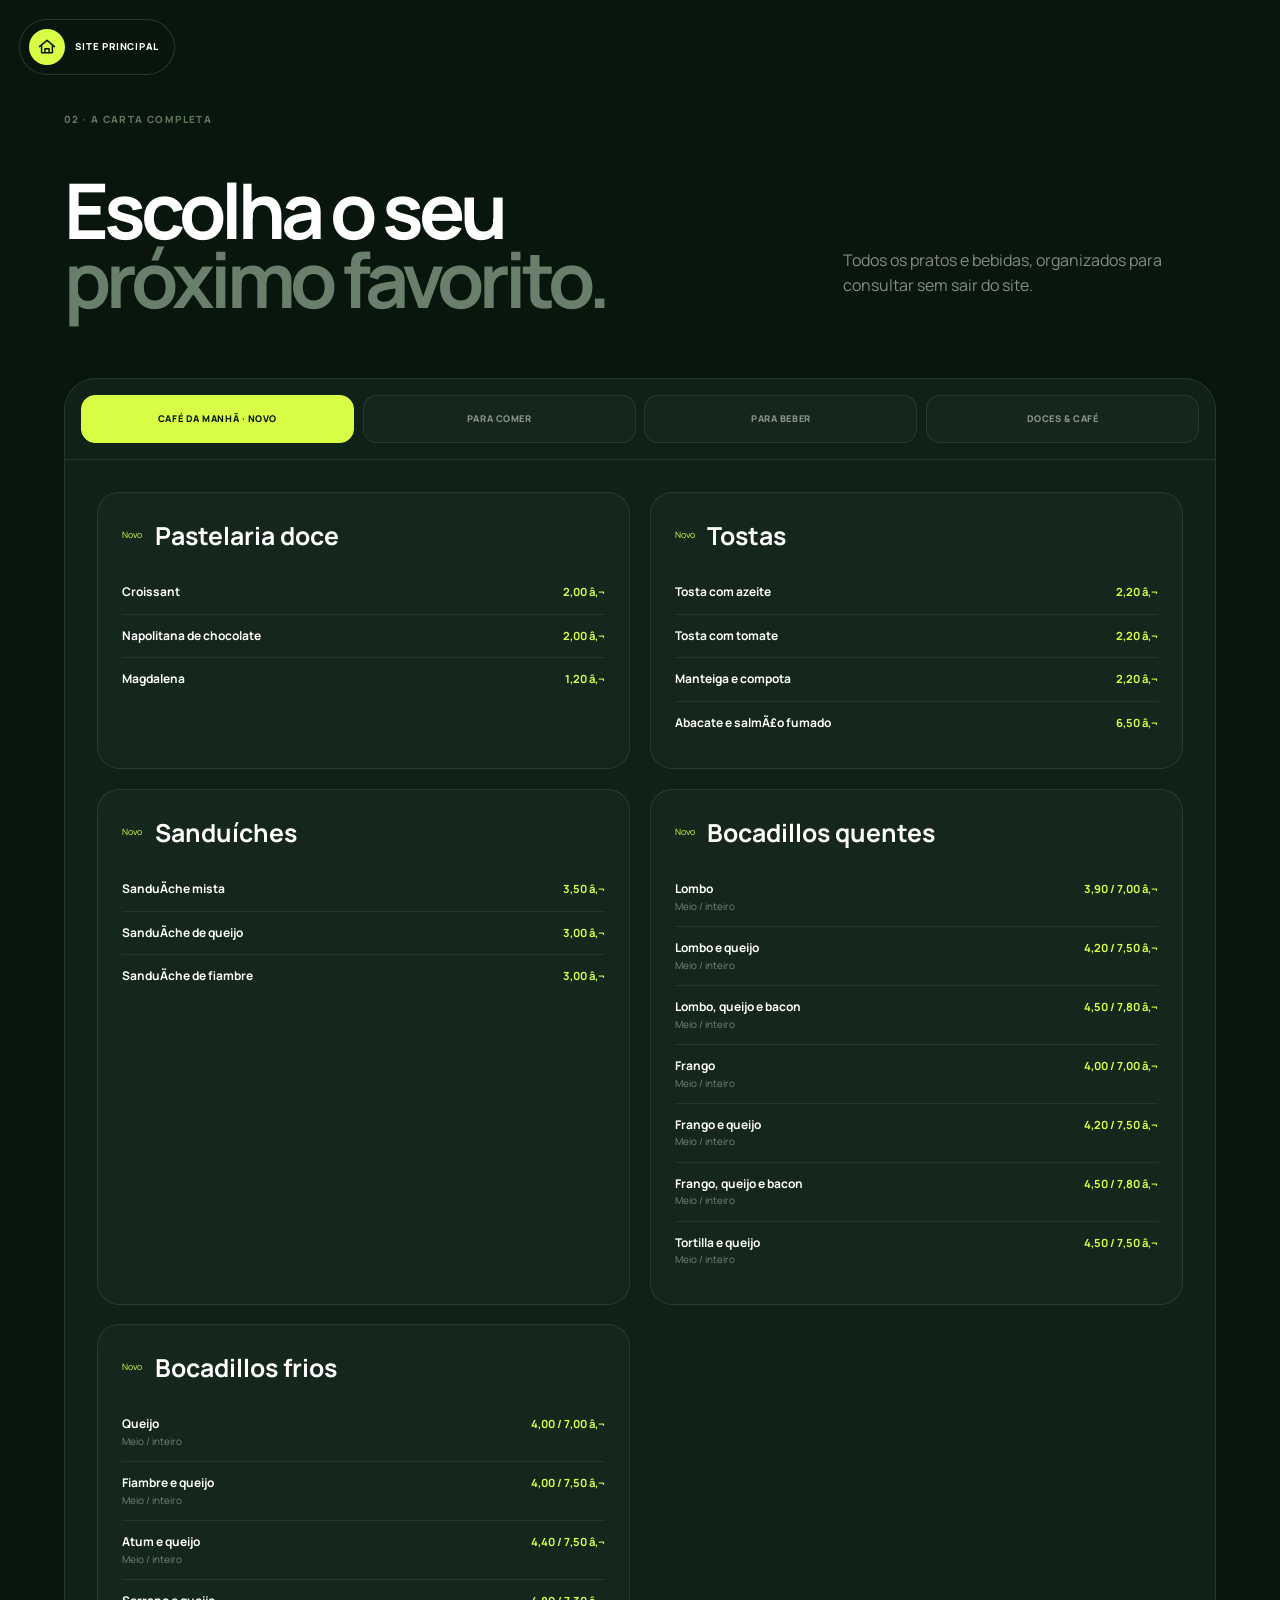
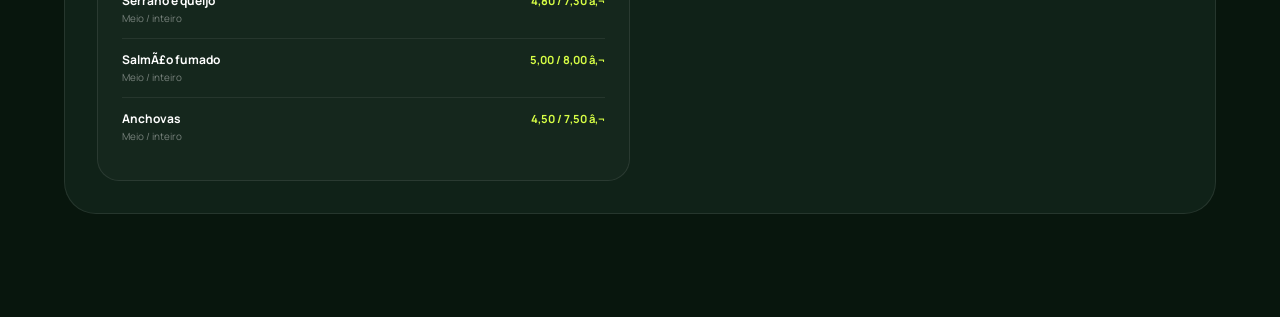
==== commit 2c03d06f: "Atualiza links das redes sociais" ====
--- a/carta.html
+++ b/carta.html
@@ -1,101 +1,101 @@
-<!DOCTYPE html>
+﻿<!DOCTYPE html>
 <html lang="pt">
 <head>
   <meta charset="UTF-8">
   <meta name="viewport" content="width=device-width, initial-scale=1.0">
-  <meta name="description" content="Biergarten Café-Bar em S'illot, Mallorca. Comida, cocktails e bons momentos.">
-  <title>Carta | Biergarten Café-Bar</title>
+  <meta name="description" content="Biergarten CafÃ©-Bar em S'illot, Mallorca. Comida, cocktails e bons momentos.">
+  <title>Carta | Biergarten CafÃ©-Bar</title>
   <link rel="preconnect" href="https://fonts.googleapis.com">
   <link rel="preconnect" href="https://fonts.gstatic.com" crossorigin>
   <link href="https://fonts.googleapis.com/css2?family=Manrope:wght@400;500;600;700;800&display=swap" rel="stylesheet">
-  <link rel="stylesheet" href="styles.css?v=20260610-2">
+  <link rel="stylesheet" href="styles.css?v=20260610-5">
 </head>
 <body class="menu-only">
-  <a class="menu-back" href="index.html" aria-label="Ir para o site principal" title="Site principal">
+  <a class="menu-back" href="site.html" aria-label="Ir para o site principal" title="Site principal">
     <svg viewBox="0 0 24 24" aria-hidden="true"><path d="M3 11.5 12 4l9 7.5"/><path d="M5.5 10v9h13v-9"/><path d="M9.5 19v-5h5v5"/></svg>
     <span>Site principal</span>
   </a>
   <header class="site-header">
-    <a class="brand" href="#inicio"><img src="images/logo-dark.png" alt="Biergarten Café-Bar"></a>
+    <a class="brand" href="#inicio"><img src="images/logo-dark.png" alt="Biergarten CafÃ©-Bar"></a>
     <nav class="main-nav">
-      <a href="#inicio">Início</a><a href="#carta">Carta</a><a href="#experiencia">O espaço</a><a href="#visite">Contacto</a>
+      <a href="#inicio">InÃ­cio</a><a href="#carta">Carta</a><a href="#experiencia">O espaÃ§o</a><a href="#visite">Contacto</a>
     </nav>
     <div class="header-actions">
       <select id="languageSelect" aria-label="Selecionar idioma"><option value="pt">PT</option><option value="es">ES</option><option value="en">EN</option><option value="de">DE</option></select>
-      <a class="pill pill-yellow" href="https://wa.me/34622554319" target="_blank" rel="noreferrer">Reservar <span>↗</span></a>
-      <button class="nav-toggle" aria-label="Abrir menu">☰</button>
+      <a class="pill pill-yellow" href="https://wa.me/34622554319" target="_blank" rel="noreferrer">Reservar <span>â†—</span></a>
+      <button class="nav-toggle" aria-label="Abrir menu">â˜°</button>
     </div>
   </header>
 
   <main>
-    <section class="events-rail" aria-label="Próximos eventos">
+    <section class="events-rail" aria-label="PrÃ³ximos eventos">
       <div class="rail-head">
-        <div><span class="live-dot"></span><strong>Próximos eventos</strong></div>
-        <div class="rail-tools"><div class="carousel-progress"><span></span></div><div class="rail-nav"><button class="rail-prev" aria-label="Anterior">←</button><button class="rail-next" aria-label="Seguinte">→</button></div></div>
+        <div><span class="live-dot"></span><strong>PrÃ³ximos eventos</strong></div>
+        <div class="rail-tools"><div class="carousel-progress"><span></span></div><div class="rail-nav"><button class="rail-prev" aria-label="Anterior">â†</button><button class="rail-next" aria-label="Seguinte">â†’</button></div></div>
       </div>
       <div class="event-track">
-        <a class="event-card event-featured" href="https://www.instagram.com/biergarten_sillot/" target="_blank">
-          <img src="images/local (16).jpeg" alt=""><span class="event-date">Em breve</span><div><small>No jardim</small><strong>Sunset Sessions</strong><em>Ver novidades ↗</em></div>
+        <a class="event-card event-featured" href="https://www.instagram.com/biergartensillot/" target="_blank">
+          <img src="images/local (16).jpeg" alt=""><span class="event-date">Em breve</span><div><small>No jardim</small><strong>Sunset Sessions</strong><em>Ver novidades â†—</em></div>
         </a>
-        <a class="event-card" href="https://www.instagram.com/biergarten_sillot/" target="_blank">
-          <img src="images/local (14).jpeg" alt=""><span class="event-date">Sábado</span><div><small>Especial da casa</small><strong>Brunch & Chill</strong><em>Ver detalhes ↗</em></div>
+        <a class="event-card" href="https://www.instagram.com/biergartensillot/" target="_blank">
+          <img src="images/local (14).jpeg" alt=""><span class="event-date">SÃ¡bado</span><div><small>Especial da casa</small><strong>Brunch & Chill</strong><em>Ver detalhes â†—</em></div>
         </a>
-        <a class="event-card" href="https://www.instagram.com/biergarten_sillot/" target="_blank">
-          <img src="images/comida (14).jpeg" alt=""><span class="event-date">Em breve</span><div><small>Fim de tarde</small><strong>Cocktail Night</strong><em>Ver detalhes ↗</em></div>
+        <a class="event-card" href="https://www.instagram.com/biergartensillot/" target="_blank">
+          <img src="images/comida (14).jpeg" alt=""><span class="event-date">Em breve</span><div><small>Fim de tarde</small><strong>Cocktail Night</strong><em>Ver detalhes â†—</em></div>
         </a>
-        <a class="event-card" href="https://www.instagram.com/biergarten_sillot/" target="_blank">
-          <img src="images/local (18).jpeg" alt=""><span class="event-date">Novidades</span><div><small>Acompanhe-nos</small><strong>Próxima experiência</strong><em>Instagram ↗</em></div>
+        <a class="event-card" href="https://www.instagram.com/biergartensillot/" target="_blank">
+          <img src="images/local (18).jpeg" alt=""><span class="event-date">Novidades</span><div><small>Acompanhe-nos</small><strong>PrÃ³xima experiÃªncia</strong><em>Instagram â†—</em></div>
         </a>
       </div>
     </section>
 
     <section id="inicio" class="hero">
-      <img class="hero-bg" src="images/local (3).jpeg" alt="Biergarten Café-Bar">
+      <img class="hero-bg" src="images/local (3).jpeg" alt="Biergarten CafÃ©-Bar">
       <div class="hero-overlay"></div>
       <div class="hero-copy">
-        <div class="status"><span></span> S'illot · Mallorca</div>
+        <div class="status"><span></span> S'illot Â· Mallorca</div>
         <h1>O seu lugar<br>para <em>desligar.</em></h1>
         <p>Comida feita para partilhar, cocktails ao sol e um jardim onde o tempo passa diferente.</p>
-        <div class="hero-actions"><a class="pill pill-yellow" href="#carta">Explorar a carta <span>↓</span></a><a class="pill pill-glass" href="https://wa.me/34622554319" target="_blank">Reservar mesa <span>↗</span></a></div>
+        <div class="hero-actions"><a class="pill pill-yellow" href="#carta">Explorar a carta <span>â†“</span></a><a class="pill pill-glass" href="https://wa.me/34622554319" target="_blank">Reservar mesa <span>â†—</span></a></div>
       </div>
-      <div class="hero-meta"><span>Aberto hoje</span><strong>09:00 — 00:00</strong></div>
+      <div class="hero-meta"><span>Aberto hoje</span><strong>09:00 â€” 00:00</strong></div>
     </section>
 
     <section class="social-bar">
-      <a class="social-button instagram" href="https://www.instagram.com/biergarten_sillot/" target="_blank" rel="noreferrer">
-        <span class="social-icon"><svg viewBox="0 0 24 24"><rect x="3" y="3" width="18" height="18" rx="5"/><circle cx="12" cy="12" r="4"/><circle cx="17.5" cy="6.5" r="1"/></svg></span><span><small>Siga o dia a dia</small><strong>Instagram</strong></span><i>↗</i>
+      <a class="social-button instagram" href="https://www.instagram.com/biergartensillot/" target="_blank" rel="noreferrer">
+        <span class="social-icon"><svg viewBox="0 0 24 24"><rect x="3" y="3" width="18" height="18" rx="5"/><circle cx="12" cy="12" r="4"/><circle cx="17.5" cy="6.5" r="1"/></svg></span><span><small>Siga o dia a dia</small><strong>Instagram</strong></span><i>â†—</i>
       </a>
       <a class="social-button whatsapp" href="https://wa.me/34622554319" target="_blank" rel="noreferrer">
-        <span class="social-icon"><svg viewBox="0 0 24 24"><path d="M20.5 11.5a8.5 8.5 0 0 1-12.6 7.4L3 20l1.2-4.6A8.5 8.5 0 1 1 20.5 11.5Z"/><path d="M8.2 7.8c.5-.7 1.2-.4 1.5.2l.8 1.8c.1.3-.4.9-.7 1.1.8 1.5 1.9 2.6 3.4 3.3.3-.2.8-1.1 1.2-1l1.8.8c.5.2.5.7.3 1.2-.5 1.1-1.6 1.6-2.8 1.3-3.8-.9-6.3-3.4-7.2-6.8-.3-1.2.2-2.3.9-3.1Z"/></svg></span><span><small>Resposta rápida</small><strong>WhatsApp</strong></span><i>↗</i>
+        <span class="social-icon"><svg viewBox="0 0 24 24"><path d="M20.5 11.5a8.5 8.5 0 0 1-12.6 7.4L3 20l1.2-4.6A8.5 8.5 0 1 1 20.5 11.5Z"/><path d="M8.2 7.8c.5-.7 1.2-.4 1.5.2l.8 1.8c.1.3-.4.9-.7 1.1.8 1.5 1.9 2.6 3.4 3.3.3-.2.8-1.1 1.2-1l1.8.8c.5.2.5.7.3 1.2-.5 1.1-1.6 1.6-2.8 1.3-3.8-.9-6.3-3.4-7.2-6.8-.3-1.2.2-2.3.9-3.1Z"/></svg></span><span><small>Resposta rÃ¡pida</small><strong>WhatsApp</strong></span><i>â†—</i>
       </a>
       <a class="social-button google" href="https://share.google/HWqYhRmyLR4mfaoDF" target="_blank" rel="noreferrer">
-        <span class="social-icon google-g">G</span><span><small>Veja e deixe a sua nota</small><strong>Google Reviews</strong></span><i>↗</i>
+        <span class="social-icon google-g">G</span><span><small>Veja e deixe a sua nota</small><strong>Google Reviews</strong></span><i>â†—</i>
       </a>
-      <a class="social-button facebook" href="https://www.facebook.com/" target="_blank" rel="noreferrer">
-        <span class="social-icon facebook-f">f</span><span><small>Fique por dentro</small><strong>Facebook</strong></span><i>↗</i>
+      <a class="social-button facebook" href="https://www.facebook.com/profile.php?id=61590389174556" target="_blank" rel="noreferrer">
+        <span class="social-icon facebook-f">f</span><span><small>Fique por dentro</small><strong>Facebook</strong></span><i>â†—</i>
       </a>
     </section>
 
     <section class="reviews-section">
       <div class="reviews-score">
         <span class="google-word"><b>G</b>oogle Reviews</span>
-        <div class="score-line"><strong>5.0</strong><div><span class="stars">★★★★★</span><small>Clientes felizes no Google</small></div></div>
-        <p>Boas experiências merecem ser partilhadas. Veja o que os nossos clientes dizem e conte-nos como foi a sua visita.</p>
-        <a class="pill pill-yellow" href="https://share.google/HWqYhRmyLR4mfaoDF" target="_blank">Ver avaliações <span>↗</span></a>
+        <div class="score-line"><strong>5.0</strong><div><span class="stars">â˜…â˜…â˜…â˜…â˜…</span><small>Clientes felizes no Google</small></div></div>
+        <p>Boas experiÃªncias merecem ser partilhadas. Veja o que os nossos clientes dizem e conte-nos como foi a sua visita.</p>
+        <a class="pill pill-yellow" href="https://share.google/HWqYhRmyLR4mfaoDF" target="_blank">Ver avaliaÃ§Ãµes <span>â†—</span></a>
       </div>
       <div class="review-cards">
-        <article><div class="stars">★★★★★</div><p>Atendimento, ambiente e comida entre os pontos mais elogiados.</p><div class="review-author"><b>Destaques dos clientes</b><small>Avaliações Google</small></div></article>
-        <article><div class="stars">★★★★★</div><p>Experiências cinco estrelas num jardim para aproveitar Mallorca sem pressa.</p><div class="review-author"><b>Experiência Biergarten</b><small>Avaliações Google</small></div></article>
+        <article><div class="stars">â˜…â˜…â˜…â˜…â˜…</div><p>Atendimento, ambiente e comida entre os pontos mais elogiados.</p><div class="review-author"><b>Destaques dos clientes</b><small>AvaliaÃ§Ãµes Google</small></div></article>
+        <article><div class="stars">â˜…â˜…â˜…â˜…â˜…</div><p>ExperiÃªncias cinco estrelas num jardim para aproveitar Mallorca sem pressa.</p><div class="review-author"><b>ExperiÃªncia Biergarten</b><small>AvaliaÃ§Ãµes Google</small></div></article>
       </div>
     </section>
 
     <section id="experiencia" class="section experience">
       <div class="section-title">
-        <span>01 · O Biergarten</span>
-        <h2>Um pequeno refúgio<br><b>com alma de Mallorca.</b></h2>
+        <span>01 Â· O Biergarten</span>
+        <h2>Um pequeno refÃºgio<br><b>com alma de Mallorca.</b></h2>
       </div>
       <div class="experience-grid">
-        <div class="experience-lead"><p>Do primeiro café ao último cocktail, tudo aqui foi pensado para encontros sem pressa.</p><a class="round-link" href="#visite">Conhecer o espaço <span>↘</span></a></div>
+        <div class="experience-lead"><p>Do primeiro cafÃ© ao Ãºltimo cocktail, tudo aqui foi pensado para encontros sem pressa.</p><a class="round-link" href="#visite">Conhecer o espaÃ§o <span>â†˜</span></a></div>
         <img class="space-main" src="images/local (1).jpeg" alt="Jardim do Biergarten">
         <img class="space-detail" src="images/local (10).jpeg" alt="Bar do Biergarten">
       </div>
@@ -103,54 +103,54 @@
 
     <section id="carta" class="menu-section">
       <div class="menu-hero">
-        <span>02 · A carta completa</span>
-        <h2>Escolha o seu<br><b>próximo favorito.</b></h2>
+        <span>02 Â· A carta completa</span>
+        <h2>Escolha o seu<br><b>prÃ³ximo favorito.</b></h2>
         <p>Todos os pratos e bebidas, organizados para consultar sem sair do site.</p>
       </div>
       <div class="menu-shell">
         <div class="menu-tabs" role="tablist">
-          <button class="menu-tab active" data-menu="desayuno">Café da manhã · Novo</button><button class="menu-tab" data-menu="comer">Para comer</button><button class="menu-tab" data-menu="beber">Para beber</button><button class="menu-tab" data-menu="doce">Doces & café</button>
+          <button class="menu-tab active" data-menu="desayuno">CafÃ© da manhÃ£ Â· Novo</button><button class="menu-tab" data-menu="comer">Para comer</button><button class="menu-tab" data-menu="beber">Para beber</button><button class="menu-tab" data-menu="doce">Doces & cafÃ©</button>
         </div>
         <div class="menu-panel active breakfast-panel" data-panel="desayuno">
           <div class="menu-category"><header><span>Novo</span><h3>Pastelaria doce</h3></header><div class="menu-items">
-            <p><span><b>Croissant</b></span><strong>2,00 €</strong></p><p><span><b>Napolitana de chocolate</b></span><strong>2,00 €</strong></p><p><span><b>Magdalena</b></span><strong>1,20 €</strong></p>
+            <p><span><b>Croissant</b></span><strong>2,00 â‚¬</strong></p><p><span><b>Napolitana de chocolate</b></span><strong>2,00 â‚¬</strong></p><p><span><b>Magdalena</b></span><strong>1,20 â‚¬</strong></p>
           </div></div>
           <div class="menu-category"><header><span>Novo</span><h3>Tostas</h3></header><div class="menu-items">
-            <p><span><b>Tosta com azeite</b></span><strong>2,20 €</strong></p><p><span><b>Tosta com tomate</b></span><strong>2,20 €</strong></p><p><span><b>Manteiga e compota</b></span><strong>2,20 €</strong></p><p><span><b>Abacate e salmão fumado</b></span><strong>6,50 €</strong></p>
+            <p><span><b>Tosta com azeite</b></span><strong>2,20 â‚¬</strong></p><p><span><b>Tosta com tomate</b></span><strong>2,20 â‚¬</strong></p><p><span><b>Manteiga e compota</b></span><strong>2,20 â‚¬</strong></p><p><span><b>Abacate e salmÃ£o fumado</b></span><strong>6,50 â‚¬</strong></p>
           </div></div>
-          <div class="menu-category"><header><span>Novo</span><h3>Sanduíches</h3></header><div class="menu-items">
-            <p><span><b>Sanduíche mista</b></span><strong>3,50 €</strong></p><p><span><b>Sanduíche de queijo</b></span><strong>3,00 €</strong></p><p><span><b>Sanduíche de fiambre</b></span><strong>3,00 €</strong></p>
+          <div class="menu-category"><header><span>Novo</span><h3>SanduÃ­ches</h3></header><div class="menu-items">
+            <p><span><b>SanduÃ­che mista</b></span><strong>3,50 â‚¬</strong></p><p><span><b>SanduÃ­che de queijo</b></span><strong>3,00 â‚¬</strong></p><p><span><b>SanduÃ­che de fiambre</b></span><strong>3,00 â‚¬</strong></p>
           </div></div>
           <div class="menu-category"><header><span>Novo</span><h3>Bocadillos quentes</h3></header><div class="menu-items">
-            <p><span><b>Lombo</b><small>Meio / inteiro</small></span><strong>3,90 / 7,00 €</strong></p><p><span><b>Lombo e queijo</b><small>Meio / inteiro</small></span><strong>4,20 / 7,50 €</strong></p><p><span><b>Lombo, queijo e bacon</b><small>Meio / inteiro</small></span><strong>4,50 / 7,80 €</strong></p><p><span><b>Frango</b><small>Meio / inteiro</small></span><strong>4,00 / 7,00 €</strong></p><p><span><b>Frango e queijo</b><small>Meio / inteiro</small></span><strong>4,20 / 7,50 €</strong></p><p><span><b>Frango, queijo e bacon</b><small>Meio / inteiro</small></span><strong>4,50 / 7,80 €</strong></p><p><span><b>Tortilla e queijo</b><small>Meio / inteiro</small></span><strong>4,50 / 7,50 €</strong></p>
+            <p><span><b>Lombo</b><small>Meio / inteiro</small></span><strong>3,90 / 7,00 â‚¬</strong></p><p><span><b>Lombo e queijo</b><small>Meio / inteiro</small></span><strong>4,20 / 7,50 â‚¬</strong></p><p><span><b>Lombo, queijo e bacon</b><small>Meio / inteiro</small></span><strong>4,50 / 7,80 â‚¬</strong></p><p><span><b>Frango</b><small>Meio / inteiro</small></span><strong>4,00 / 7,00 â‚¬</strong></p><p><span><b>Frango e queijo</b><small>Meio / inteiro</small></span><strong>4,20 / 7,50 â‚¬</strong></p><p><span><b>Frango, queijo e bacon</b><small>Meio / inteiro</small></span><strong>4,50 / 7,80 â‚¬</strong></p><p><span><b>Tortilla e queijo</b><small>Meio / inteiro</small></span><strong>4,50 / 7,50 â‚¬</strong></p>
           </div></div>
           <div class="menu-category"><header><span>Novo</span><h3>Bocadillos frios</h3></header><div class="menu-items">
-            <p><span><b>Queijo</b><small>Meio / inteiro</small></span><strong>4,00 / 7,00 €</strong></p><p><span><b>Fiambre e queijo</b><small>Meio / inteiro</small></span><strong>4,00 / 7,50 €</strong></p><p><span><b>Atum e queijo</b><small>Meio / inteiro</small></span><strong>4,40 / 7,50 €</strong></p><p><span><b>Serrano e queijo</b><small>Meio / inteiro</small></span><strong>4,80 / 7,30 €</strong></p><p><span><b>Salmão fumado</b><small>Meio / inteiro</small></span><strong>5,00 / 8,00 €</strong></p><p><span><b>Anchovas</b><small>Meio / inteiro</small></span><strong>4,50 / 7,50 €</strong></p>
+            <p><span><b>Queijo</b><small>Meio / inteiro</small></span><strong>4,00 / 7,00 â‚¬</strong></p><p><span><b>Fiambre e queijo</b><small>Meio / inteiro</small></span><strong>4,00 / 7,50 â‚¬</strong></p><p><span><b>Atum e queijo</b><small>Meio / inteiro</small></span><strong>4,40 / 7,50 â‚¬</strong></p><p><span><b>Serrano e queijo</b><small>Meio / inteiro</small></span><strong>4,80 / 7,30 â‚¬</strong></p><p><span><b>SalmÃ£o fumado</b><small>Meio / inteiro</small></span><strong>5,00 / 8,00 â‚¬</strong></p><p><span><b>Anchovas</b><small>Meio / inteiro</small></span><strong>4,50 / 7,50 â‚¬</strong></p>
           </div></div>
         </div>
         <div class="menu-panel" data-panel="comer">
           <div class="menu-category"><header><span>01</span><h3>Tapas</h3></header><div class="menu-items">
-            <p><span><b>Chipirones</b><small>Rebozados y fritos</small></span><strong>12,00 €</strong></p><p><span><b>Calamar a la romana</b><small>Calamares rebozados y fritos</small></span><strong>12,50 €</strong></p><p><span><b>Gambas al ajillo</b><small>Aceite, ajo y guindilla</small></span><strong>15,00 €</strong></p><p><span><b>Bruschetta queso de cabra</b><small>Tomate, albahaca, miel y queso</small></span><strong>10,50 €</strong></p><p><span><b>Bruschetta de tomate</b><small>Tomate y albahaca</small></span><strong>8,00 €</strong></p><p><span><b>Mejillones a la marinera</b><small>En salsa de tomate</small></span><strong>15,00 €</strong></p><p><span><b>Alitas picantes</b></span><strong>10,50 €</strong></p><p><span><b>Pescado frito</b><small>Vinagreta, arroz y farofa</small></span><strong>18,00 €</strong></p><p><span><b>Pan y alioli</b></span><strong>3,00 €</strong></p><p><span><b>Patatas fritas</b></span><strong>4,00 €</strong></p>
+            <p><span><b>Chipirones</b><small>Rebozados y fritos</small></span><strong>12,00 â‚¬</strong></p><p><span><b>Calamar a la romana</b><small>Calamares rebozados y fritos</small></span><strong>12,50 â‚¬</strong></p><p><span><b>Gambas al ajillo</b><small>Aceite, ajo y guindilla</small></span><strong>15,00 â‚¬</strong></p><p><span><b>Bruschetta queso de cabra</b><small>Tomate, albahaca, miel y queso</small></span><strong>10,50 â‚¬</strong></p><p><span><b>Bruschetta de tomate</b><small>Tomate y albahaca</small></span><strong>8,00 â‚¬</strong></p><p><span><b>Mejillones a la marinera</b><small>En salsa de tomate</small></span><strong>15,00 â‚¬</strong></p><p><span><b>Alitas picantes</b></span><strong>10,50 â‚¬</strong></p><p><span><b>Pescado frito</b><small>Vinagreta, arroz y farofa</small></span><strong>18,00 â‚¬</strong></p><p><span><b>Pan y alioli</b></span><strong>3,00 â‚¬</strong></p><p><span><b>Patatas fritas</b></span><strong>4,00 â‚¬</strong></p>
           </div></div>
           <div class="menu-category"><header><span>02</span><h3>Carnes</h3></header><div class="menu-items">
-            <p><span><b>Entrecot de ternera</b><small>Patatas fritas y ensalada</small></span><strong>18,00 €</strong></p><p><span><b>Pechuga de pollo</b><small>A la plancha</small></span><strong>14,00 €</strong></p><p><span><b>Escalope de cerdo</b></span><strong>14,00 €</strong></p><p><span><b>Escalope de pollo</b></span><strong>14,00 €</strong></p><p><span><b>Cordón blue</b><small>Jamón york y queso</small></span><strong>16,00 €</strong></p><p><span><b>Picaña</b><small>Patatas fritas y ensalada</small></span><strong>15,00 €</strong></p><p><span><b>Pechuga de pollo grellada</b></span><strong>14,00 €</strong></p>
+            <p><span><b>Entrecot de ternera</b><small>Patatas fritas y ensalada</small></span><strong>18,00 â‚¬</strong></p><p><span><b>Pechuga de pollo</b><small>A la plancha</small></span><strong>14,00 â‚¬</strong></p><p><span><b>Escalope de cerdo</b></span><strong>14,00 â‚¬</strong></p><p><span><b>Escalope de pollo</b></span><strong>14,00 â‚¬</strong></p><p><span><b>CordÃ³n blue</b><small>JamÃ³n york y queso</small></span><strong>16,00 â‚¬</strong></p><p><span><b>PicaÃ±a</b><small>Patatas fritas y ensalada</small></span><strong>15,00 â‚¬</strong></p><p><span><b>Pechuga de pollo grellada</b></span><strong>14,00 â‚¬</strong></p>
           </div></div>
           <div class="menu-category"><header><span>03</span><h3>Pasta & ensaladas</h3></header><div class="menu-items">
-            <p><span><b>Espaguetis gambas</b><small>Ajo, guindilla y parmesano</small></span><strong>15,00 €</strong></p><p><span><b>Espaguetis frutti di mare</b></span><strong>16,00 €</strong></p><p><span><b>Espaguetis aglio olio</b></span><strong>14,00 €</strong></p><p><span><b>Ensalada mixta</b></span><strong>10,00 €</strong></p><p><span><b>Ensalada queso de cabra</b></span><strong>15,00 €</strong></p><p><span><b>Ensalada langostino y pollo</b></span><strong>17,00 €</strong></p><p><span><b>Ensalada salmón ahumado</b></span><strong>15,00 €</strong></p>
+            <p><span><b>Espaguetis gambas</b><small>Ajo, guindilla y parmesano</small></span><strong>15,00 â‚¬</strong></p><p><span><b>Espaguetis frutti di mare</b></span><strong>16,00 â‚¬</strong></p><p><span><b>Espaguetis aglio olio</b></span><strong>14,00 â‚¬</strong></p><p><span><b>Ensalada mixta</b></span><strong>10,00 â‚¬</strong></p><p><span><b>Ensalada queso de cabra</b></span><strong>15,00 â‚¬</strong></p><p><span><b>Ensalada langostino y pollo</b></span><strong>17,00 â‚¬</strong></p><p><span><b>Ensalada salmÃ³n ahumado</b></span><strong>15,00 â‚¬</strong></p>
           </div></div>
           <div class="menu-category"><header><span>04</span><h3>Hamburguesas & infantil</h3></header><div class="menu-items">
-            <p><span><b>Hamburguesa queso de cabra</b><small>Queso de cabra y bacon</small></span><strong>13,00 €</strong></p><p><span><b>Hamburguesa completa</b><small>Queso, huevo, bacon y ensalada</small></span><strong>10,00 €</strong></p><p><span><b>Hamburguesa queso</b></span><strong>7,00 €</strong></p><p><span><b>Croquetas de pollo</b></span><strong>7,00 €</strong></p><p><span><b>Merluza rebozada</b></span><strong>8,00 €</strong></p><p><span><b>Nuggets de pollo</b></span><strong>8,00 €</strong></p><p><span><b>Espaguetis para niños</b></span><strong>7,50 €</strong></p>
+            <p><span><b>Hamburguesa queso de cabra</b><small>Queso de cabra y bacon</small></span><strong>13,00 â‚¬</strong></p><p><span><b>Hamburguesa completa</b><small>Queso, huevo, bacon y ensalada</small></span><strong>10,00 â‚¬</strong></p><p><span><b>Hamburguesa queso</b></span><strong>7,00 â‚¬</strong></p><p><span><b>Croquetas de pollo</b></span><strong>7,00 â‚¬</strong></p><p><span><b>Merluza rebozada</b></span><strong>8,00 â‚¬</strong></p><p><span><b>Nuggets de pollo</b></span><strong>8,00 â‚¬</strong></p><p><span><b>Espaguetis para niÃ±os</b></span><strong>7,50 â‚¬</strong></p>
           </div></div>
         </div>
         <div class="menu-panel" data-panel="beber">
-          <div class="menu-category"><header><span>01</span><h3>Cerveza & vino</h3></header><div class="menu-items"><p><span><b>Heineken</b></span><strong>2,50 €</strong></p><p><span><b>Coronita</b></span><strong>3,50 €</strong></p><p><span><b>Caña pequeña</b></span><strong>2,00 €</strong></p><p><span><b>Caña mediana</b></span><strong>2,50 €</strong></p><p><span><b>Jarra</b></span><strong>4,00 €</strong></p><p><span><b>Copa de vino</b><small>Tinto, blanco o rosado</small></span><strong>4,00 €</strong></p><p><span><b>Tinto de verano</b></span><strong>4,00 €</strong></p></div></div>
-          <div class="menu-category"><header><span>02</span><h3>Combinados</h3></header><div class="menu-items"><p><span><b>Ron</b></span><strong>7,00 €</strong></p><p><span><b>Gin</b></span><strong>7,00 €</strong></p><p><span><b>Whiskey</b></span><strong>7,50 €</strong></p><p><span><b>Vodka</b></span><strong>8,00 €</strong></p><p><span><b>Martini</b></span><strong>5,00 €</strong></p><p><span><b>Fernet Blanco</b></span><strong>5,00 €</strong></p><p><span><b>Campari</b></span><strong>8,00 €</strong></p></div></div>
-          <div class="menu-category"><header><span>03</span><h3>Zumos & refrescos</h3></header><div class="menu-items"><p><span><b>Naranja natural</b></span><strong>5,00 €</strong></p><p><span><b>Zumos</b><small>Naranja, piña, manzana o melocotón</small></span><strong>2,00 €</strong></p><p><span><b>Coca-Cola</b></span><strong>2,50 €</strong></p><p><span><b>Fanta / Nestea / Aquarius</b></span><strong>2,50 €</strong></p><p><span><b>Agua</b></span><strong>2,00 €</strong></p><p><span><b>Guaraná</b></span><strong>2,20 €</strong></p><p><span><b>Red Bull</b></span><strong>3,00 €</strong></p></div></div>
+          <div class="menu-category"><header><span>01</span><h3>Cerveza & vino</h3></header><div class="menu-items"><p><span><b>Heineken</b></span><strong>2,50 â‚¬</strong></p><p><span><b>Coronita</b></span><strong>3,50 â‚¬</strong></p><p><span><b>CaÃ±a pequeÃ±a</b></span><strong>2,00 â‚¬</strong></p><p><span><b>CaÃ±a mediana</b></span><strong>2,50 â‚¬</strong></p><p><span><b>Jarra</b></span><strong>4,00 â‚¬</strong></p><p><span><b>Copa de vino</b><small>Tinto, blanco o rosado</small></span><strong>4,00 â‚¬</strong></p><p><span><b>Tinto de verano</b></span><strong>4,00 â‚¬</strong></p></div></div>
+          <div class="menu-category"><header><span>02</span><h3>Combinados</h3></header><div class="menu-items"><p><span><b>Ron</b></span><strong>7,00 â‚¬</strong></p><p><span><b>Gin</b></span><strong>7,00 â‚¬</strong></p><p><span><b>Whiskey</b></span><strong>7,50 â‚¬</strong></p><p><span><b>Vodka</b></span><strong>8,00 â‚¬</strong></p><p><span><b>Martini</b></span><strong>5,00 â‚¬</strong></p><p><span><b>Fernet Blanco</b></span><strong>5,00 â‚¬</strong></p><p><span><b>Campari</b></span><strong>8,00 â‚¬</strong></p></div></div>
+          <div class="menu-category"><header><span>03</span><h3>Zumos & refrescos</h3></header><div class="menu-items"><p><span><b>Naranja natural</b></span><strong>5,00 â‚¬</strong></p><p><span><b>Zumos</b><small>Naranja, piÃ±a, manzana o melocotÃ³n</small></span><strong>2,00 â‚¬</strong></p><p><span><b>Coca-Cola</b></span><strong>2,50 â‚¬</strong></p><p><span><b>Fanta / Nestea / Aquarius</b></span><strong>2,50 â‚¬</strong></p><p><span><b>Agua</b></span><strong>2,00 â‚¬</strong></p><p><span><b>GuaranÃ¡</b></span><strong>2,20 â‚¬</strong></p><p><span><b>Red Bull</b></span><strong>3,00 â‚¬</strong></p></div></div>
         </div>
         <div class="menu-panel" data-panel="doce">
-          <div class="menu-category"><header><span>01</span><h3>Postres</h3></header><div class="menu-items"><p><span><b>Tarta de chocolate</b></span><strong>5,00 €</strong></p><p><span><b>Tarta de arándanos y queso</b></span><strong>5,00 €</strong></p><p><span><b>Mousse de maracuyá</b></span><strong>6,00 €</strong></p><p><span><b>Tiramisú</b></span><strong>6,00 €</strong></p><p><span><b>Helado</b><small>Fresa, chocolate o vainilla</small></span><strong>3,00 €</strong></p></div></div>
-          <div class="menu-category"><header><span>02</span><h3>Cafés</h3></header><div class="menu-items"><p><span><b>Expresso</b></span><strong>1,50 €</strong></p><p><span><b>Doble expresso</b></span><strong>2,50 €</strong></p><p><span><b>Café con leche</b></span><strong>2,20 €</strong></p><p><span><b>Cortado</b></span><strong>1,70 €</strong></p><p><span><b>Latte macchiato</b></span><strong>4,00 €</strong></p><p><span><b>Carajillo</b></span><strong>3,00 €</strong></p><p><span><b>Café helado</b></span><strong>6,00 €</strong></p></div></div>
-          <div class="menu-category"><header><span>03</span><h3>Tés</h3></header><div class="menu-items"><p><span><b>Manzanilla</b></span><strong>2,00 €</strong></p><p><span><b>Té verde</b></span><strong>2,00 €</strong></p><p><span><b>Té rojo</b></span><strong>2,00 €</strong></p><p><span><b>Té negro</b></span><strong>2,00 €</strong></p><p><span><b>Rooibos</b></span><strong>2,00 €</strong></p><p><span><b>Frutas del bosque</b></span><strong>2,00 €</strong></p><p><span><b>Poleo menta</b></span><strong>2,00 €</strong></p></div></div>
+          <div class="menu-category"><header><span>01</span><h3>Postres</h3></header><div class="menu-items"><p><span><b>Tarta de chocolate</b></span><strong>5,00 â‚¬</strong></p><p><span><b>Tarta de arÃ¡ndanos y queso</b></span><strong>5,00 â‚¬</strong></p><p><span><b>Mousse de maracuyÃ¡</b></span><strong>6,00 â‚¬</strong></p><p><span><b>TiramisÃº</b></span><strong>6,00 â‚¬</strong></p><p><span><b>Helado</b><small>Fresa, chocolate o vainilla</small></span><strong>3,00 â‚¬</strong></p></div></div>
+          <div class="menu-category"><header><span>02</span><h3>CafÃ©s</h3></header><div class="menu-items"><p><span><b>Expresso</b></span><strong>1,50 â‚¬</strong></p><p><span><b>Doble expresso</b></span><strong>2,50 â‚¬</strong></p><p><span><b>CafÃ© con leche</b></span><strong>2,20 â‚¬</strong></p><p><span><b>Cortado</b></span><strong>1,70 â‚¬</strong></p><p><span><b>Latte macchiato</b></span><strong>4,00 â‚¬</strong></p><p><span><b>Carajillo</b></span><strong>3,00 â‚¬</strong></p><p><span><b>CafÃ© helado</b></span><strong>6,00 â‚¬</strong></p></div></div>
+          <div class="menu-category"><header><span>03</span><h3>TÃ©s</h3></header><div class="menu-items"><p><span><b>Manzanilla</b></span><strong>2,00 â‚¬</strong></p><p><span><b>TÃ© verde</b></span><strong>2,00 â‚¬</strong></p><p><span><b>TÃ© rojo</b></span><strong>2,00 â‚¬</strong></p><p><span><b>TÃ© negro</b></span><strong>2,00 â‚¬</strong></p><p><span><b>Rooibos</b></span><strong>2,00 â‚¬</strong></p><p><span><b>Frutas del bosque</b></span><strong>2,00 â‚¬</strong></p><p><span><b>Poleo menta</b></span><strong>2,00 â‚¬</strong></p></div></div>
         </div>
       </div>
     </section>
@@ -158,12 +158,12 @@
     <section class="photo-strip"><img src="images/comida (5).jpeg" alt=""><img src="images/comida (10).jpeg" alt=""><img src="images/comida (14).jpeg" alt=""><img src="images/comida (18).jpeg" alt=""></section>
 
     <section id="visite" class="visit">
-      <div class="visit-info"><img src="images/logo-dark.png" alt="Biergarten"><span>03 · Venha visitar</span><h2>Boa comida.<br>Bons encontros.</h2><div class="visit-lines"><p><small>Morada</small>Carrer Llevant 13, S'illot, Mallorca</p><p><small>Horário</small>Todos os dias, exceto quarta · 09:00—00:00</p><p><small>Reservas</small>+34 622 554 319</p></div><a class="pill pill-yellow" href="https://www.google.com/maps/search/?api=1&query=Carrer+Llevant+13+S%27illot+Mallorca" target="_blank">Como chegar <span>↗</span></a></div>
-      <iframe title="Localização do Biergarten" src="https://www.google.com/maps?q=Carrer+Llevant+13,+S%27illot,+Mallorca&z=16&output=embed" loading="lazy" allowfullscreen></iframe>
+      <div class="visit-info"><img src="images/logo-dark.png" alt="Biergarten"><span>03 Â· Venha visitar</span><h2>Boa comida.<br>Bons encontros.</h2><div class="visit-lines"><p><small>Morada</small>Carrer Llevant 13, S'illot, Mallorca</p><p><small>HorÃ¡rio</small>Todos os dias, exceto quarta Â· 09:00â€”00:00</p><p><small>Reservas</small>+34 622 554 319</p></div><a class="pill pill-yellow" href="https://www.google.com/maps/search/?api=1&query=Carrer+Llevant+13+S%27illot+Mallorca" target="_blank">Como chegar <span>â†—</span></a></div>
+      <iframe title="LocalizaÃ§Ã£o do Biergarten" src="https://www.google.com/maps?q=Carrer+Llevant+13,+S%27illot,+Mallorca&z=16&output=embed" loading="lazy" allowfullscreen></iframe>
     </section>
   </main>
 
-  <footer><img src="images/logo-dark.png" alt="Biergarten"><div><a href="https://www.instagram.com/biergarten_sillot/" target="_blank">Instagram</a><a href="https://wa.me/34622554319" target="_blank">WhatsApp</a><a href="links.html">Link da bio</a></div><small>© <span id="year"></span> Biergarten Café-Bar</small></footer>
-  <script src="script.js?v=20260610-2"></script>
+  <footer><img src="images/logo-dark.png" alt="Biergarten"><div><a href="https://www.instagram.com/biergartensillot/" target="_blank">Instagram</a><a href="https://wa.me/34622554319" target="_blank">WhatsApp</a><a href="links.html">Link da bio</a></div><small>Â© <span id="year"></span> Biergarten CafÃ©-Bar</small></footer>
+  <script src="script.js?v=20260610-5"></script>
 </body>
 </html>
--- a/styles.css
+++ b/styles.css
@@ -1,6 +1,6 @@
 :root{--night:#08160d;--green:#123c21;--lime:#d8ff45;--cream:#f4f1e8;--white:#fff;--ink:#101712;--muted:#707870;--line:rgba(16,23,18,.13);--radius:24px;--display:"Manrope",sans-serif;--body:"Manrope",sans-serif}
 *{box-sizing:border-box}html{scroll-behavior:smooth}body{margin:0;background:var(--cream);color:var(--ink);font-family:var(--body);line-height:1.55}a{color:inherit}img{display:block;max-width:100%}button,select{font:inherit}
-.site-header{height:92px;padding:0 4vw;display:flex;align-items:center;justify-content:space-between;gap:2rem;background:rgba(8,22,13,.96);color:#fff;position:sticky;top:0;z-index:30;border-bottom:1px solid rgba(255,255,255,.09);backdrop-filter:blur(20px)}.brand img{width:210px;height:76px;object-fit:contain}.main-nav{display:flex;gap:2rem}.main-nav a,footer a{text-decoration:none;font-size:.72rem;font-weight:800;letter-spacing:.08em;text-transform:uppercase;color:rgba(255,255,255,.66);transition:.2s}.main-nav a:hover,footer a:hover{color:var(--lime)}.header-actions{display:flex;align-items:center;gap:.8rem}.header-actions select{background:#13281a;border:1px solid rgba(255,255,255,.14);color:#fff;border-radius:999px;padding:.65rem .8rem;font-size:.7rem;font-weight:800}.nav-toggle{display:none;background:none;border:0;color:#fff;font-size:1.4rem}
+.site-header{height:92px;padding:0 4vw;display:flex;align-items:center;justify-content:space-between;gap:2rem;background:rgba(8,22,13,.96);color:#fff;position:sticky;top:0;z-index:30;border-bottom:1px solid rgba(255,255,255,.09);backdrop-filter:blur(20px)}.brand img{width:225px;height:80px;object-fit:contain}.main-nav{display:flex;gap:2rem}.main-nav a,footer a{text-decoration:none;font-size:.72rem;font-weight:800;letter-spacing:.08em;text-transform:uppercase;color:rgba(255,255,255,.66);transition:.2s}.main-nav a:hover,footer a:hover{color:var(--lime)}.header-actions{display:flex;align-items:center;gap:.8rem}.header-actions select{background:#13281a;border:1px solid rgba(255,255,255,.14);color:#fff;border-radius:999px;padding:.65rem .8rem;font-size:.7rem;font-weight:800}.nav-toggle{display:none;background:none;border:0;color:#fff;font-size:1.4rem}
 .pill{display:inline-flex;align-items:center;justify-content:space-between;gap:1.5rem;min-height:48px;padding:.25rem .4rem .25rem 1.25rem;border-radius:999px;text-decoration:none;font-size:.69rem;font-weight:800;letter-spacing:.07em;text-transform:uppercase;transition:.25s}.pill span{display:grid;place-items:center;width:38px;height:38px;border-radius:50%;background:rgba(0,0,0,.12);font-size:1rem}.pill:hover{transform:translateY(-2px);filter:brightness(1.05)}.pill-yellow{background:var(--lime);color:var(--night);box-shadow:0 12px 35px rgba(216,255,69,.16)}.pill-glass{color:#fff;background:rgba(255,255,255,.1);border:1px solid rgba(255,255,255,.22);backdrop-filter:blur(12px)}
 .events-rail{padding:1rem 4vw 1.2rem;background:var(--night);color:#fff}.rail-head{display:flex;align-items:center;justify-content:space-between;margin-bottom:.75rem}.rail-head>div:first-child{display:flex;align-items:center;gap:.7rem;font-size:.68rem;text-transform:uppercase;letter-spacing:.12em}.live-dot{width:8px;height:8px;background:var(--lime);border-radius:50%;box-shadow:0 0 0 6px rgba(216,255,69,.12)}.rail-tools,.rail-nav{display:flex;align-items:center;gap:.6rem}.rail-nav button{width:34px;height:34px;border-radius:50%;border:1px solid rgba(255,255,255,.15);background:#11261a;color:#fff;cursor:pointer}.carousel-progress{width:80px;height:3px;background:rgba(255,255,255,.12);border-radius:9px;overflow:hidden}.carousel-progress span{display:block;width:100%;height:100%;background:var(--lime);transform-origin:left;animation:progress 5s linear infinite}@keyframes progress{from{transform:scaleX(0)}to{transform:scaleX(1)}}.event-track{display:flex;gap:0;overflow:hidden;scroll-behavior:smooth;scroll-snap-type:x mandatory;border-radius:20px;background:#061009}.event-track::-webkit-scrollbar{display:none}.event-card,.event-featured{position:relative;isolation:isolate;flex:0 0 100%;height:clamp(360px,45vw,680px);border-radius:20px;overflow:hidden;color:#fff;text-decoration:none;border:1px solid rgba(255,255,255,.1);scroll-snap-align:start;background:#061009}.event-card img{position:absolute;z-index:-2;width:100%;height:100%;object-fit:contain;transition:.4s}.event-card:after{content:"";position:absolute;z-index:-1;inset:0;background:linear-gradient(90deg,rgba(8,22,13,.96),rgba(8,22,13,.18) 72%)}.event-card:hover img{transform:scale(1.01)}.event-card div{height:100%;padding:2rem;display:flex;flex-direction:column;justify-content:end}.event-card small,.event-card em{font-size:.58rem;letter-spacing:.1em;text-transform:uppercase;font-style:normal;opacity:.65}.event-card strong{font-family:var(--display);font-size:clamp(1.5rem,3vw,2.5rem);line-height:1}.event-date{position:absolute;right:1rem;top:1rem;padding:.45rem .75rem;background:var(--lime);color:var(--night);border-radius:999px;font-size:.5rem;font-weight:800;text-transform:uppercase}
 .event-arraia img,.event-show img,.promo-marmitex img{object-position:center center}.event-arraia:after{background:linear-gradient(90deg,rgba(8,22,13,.98),rgba(8,22,13,.55) 50%,rgba(8,22,13,.08))}
@@ -16,7 +16,7 @@
 @media(max-width:950px){.reviews-section{grid-template-columns:1fr}}
 @media(max-width:600px){.reviews-section{padding:1rem;display:block}.reviews-score{padding:1.5rem}.score-line>strong{font-size:3.5rem}.review-cards{grid-template-columns:1fr;margin-top:1rem}.review-cards article{padding:1.5rem}.review-cards article+article{margin-top:1rem}}
 .menu-only{background:var(--night)}.menu-only>.site-header,.menu-only main>:not(.menu-section),.menu-only>footer{display:none}.menu-only .menu-section{min-height:100vh;padding-top:7rem}.menu-back{position:fixed;z-index:50;top:1.2rem;left:1.2rem;display:flex;align-items:center;gap:.65rem;padding:.55rem .9rem .55rem .55rem;border:1px solid rgba(255,255,255,.14);border-radius:999px;background:rgba(8,22,13,.84);backdrop-filter:blur(14px);color:#fff;text-decoration:none;font-size:.6rem;font-weight:800;text-transform:uppercase;letter-spacing:.08em;transition:.25s}.menu-back svg{width:36px;height:36px;padding:8px;border-radius:50%;background:var(--lime);fill:none;stroke:var(--night);stroke-width:1.8;stroke-linecap:round;stroke-linejoin:round}.menu-back:hover{transform:translateY(-2px);border-color:var(--lime)}@media(max-width:600px){.menu-back{padding:.45rem}.menu-back span{display:none}.menu-back svg{width:40px;height:40px}}
-@media(max-width:950px){.site-header{height:78px;padding:0 1rem}.brand img{width:155px;height:60px}.main-nav{display:none;position:absolute;top:78px;left:0;right:0;padding:1.5rem;background:var(--night);flex-direction:column}.main-nav.open{display:flex}.nav-toggle{display:block}.header-actions .pill{display:none}.hero{height:68vh;min-height:560px;padding:3rem 1.3rem}.hero h1{font-size:clamp(3.4rem,13vw,6rem)}.hero-meta{display:none}.social-bar{grid-template-columns:repeat(2,1fr)}.experience-grid{grid-template-columns:1fr 1fr}.experience-lead{grid-column:1/-1}.space-main{height:500px}.space-detail{height:500px}.menu-hero{display:block}.menu-hero p{max-width:500px}.menu-panel.active{grid-template-columns:1fr}.visit{grid-template-columns:1fr}.visit iframe{min-height:420px}}
+@media(max-width:950px){.site-header{height:78px;padding:0 1rem}.brand img{width:170px;height:64px}.main-nav{display:none;position:absolute;top:78px;left:0;right:0;padding:1.5rem;background:var(--night);flex-direction:column}.main-nav.open{display:flex}.nav-toggle{display:block}.header-actions .pill{display:none}.hero{height:68vh;min-height:560px;padding:3rem 1.3rem}.hero h1{font-size:clamp(3.4rem,13vw,6rem)}.hero-meta{display:none}.social-bar{grid-template-columns:repeat(2,1fr)}.experience-grid{grid-template-columns:1fr 1fr}.experience-lead{grid-column:1/-1}.space-main{height:500px}.space-detail{height:500px}.menu-hero{display:block}.menu-hero p{max-width:500px}.menu-panel.active{grid-template-columns:1fr}.visit{grid-template-columns:1fr}.visit iframe{min-height:420px}}
 .menu-tabs{grid-template-columns:repeat(4,minmax(0,1fr))}
 @media(max-width:950px){.menu-tabs{grid-template-columns:repeat(2,minmax(0,1fr))}}
 @media(max-width:600px){.events-rail{padding:1rem}.carousel-progress{width:48px}.event-card,.event-featured{flex-basis:100%;height:310px}.event-card div{padding:1.2rem}.event-date{max-width:55%;text-align:center;line-height:1.25}.hero{min-height:570px}.hero-copy>p{font-size:.88rem}.hero-actions .pill{width:100%}.social-bar{padding:1rem;grid-template-columns:1fr 1fr;gap:.5rem}.social-button{padding:.75rem}.social-button small,.social-button i{display:none}.social-icon{flex-basis:36px;height:36px}.section,.menu-section{padding:5rem 1rem}.experience-grid{margin-top:2rem;grid-template-columns:1fr}.space-main,.space-detail{height:380px}.round-link{width:130px;height:130px}.menu-panel{padding:.7rem}.menu-category{padding:1rem}.photo-strip{display:flex;height:270px;overflow-x:auto}.photo-strip img{min-width:75vw}.visit-info{padding:5rem 1.2rem}.visit-info>img{width:220px}footer{align-items:flex-start;flex-direction:column}footer div{flex-wrap:wrap}}
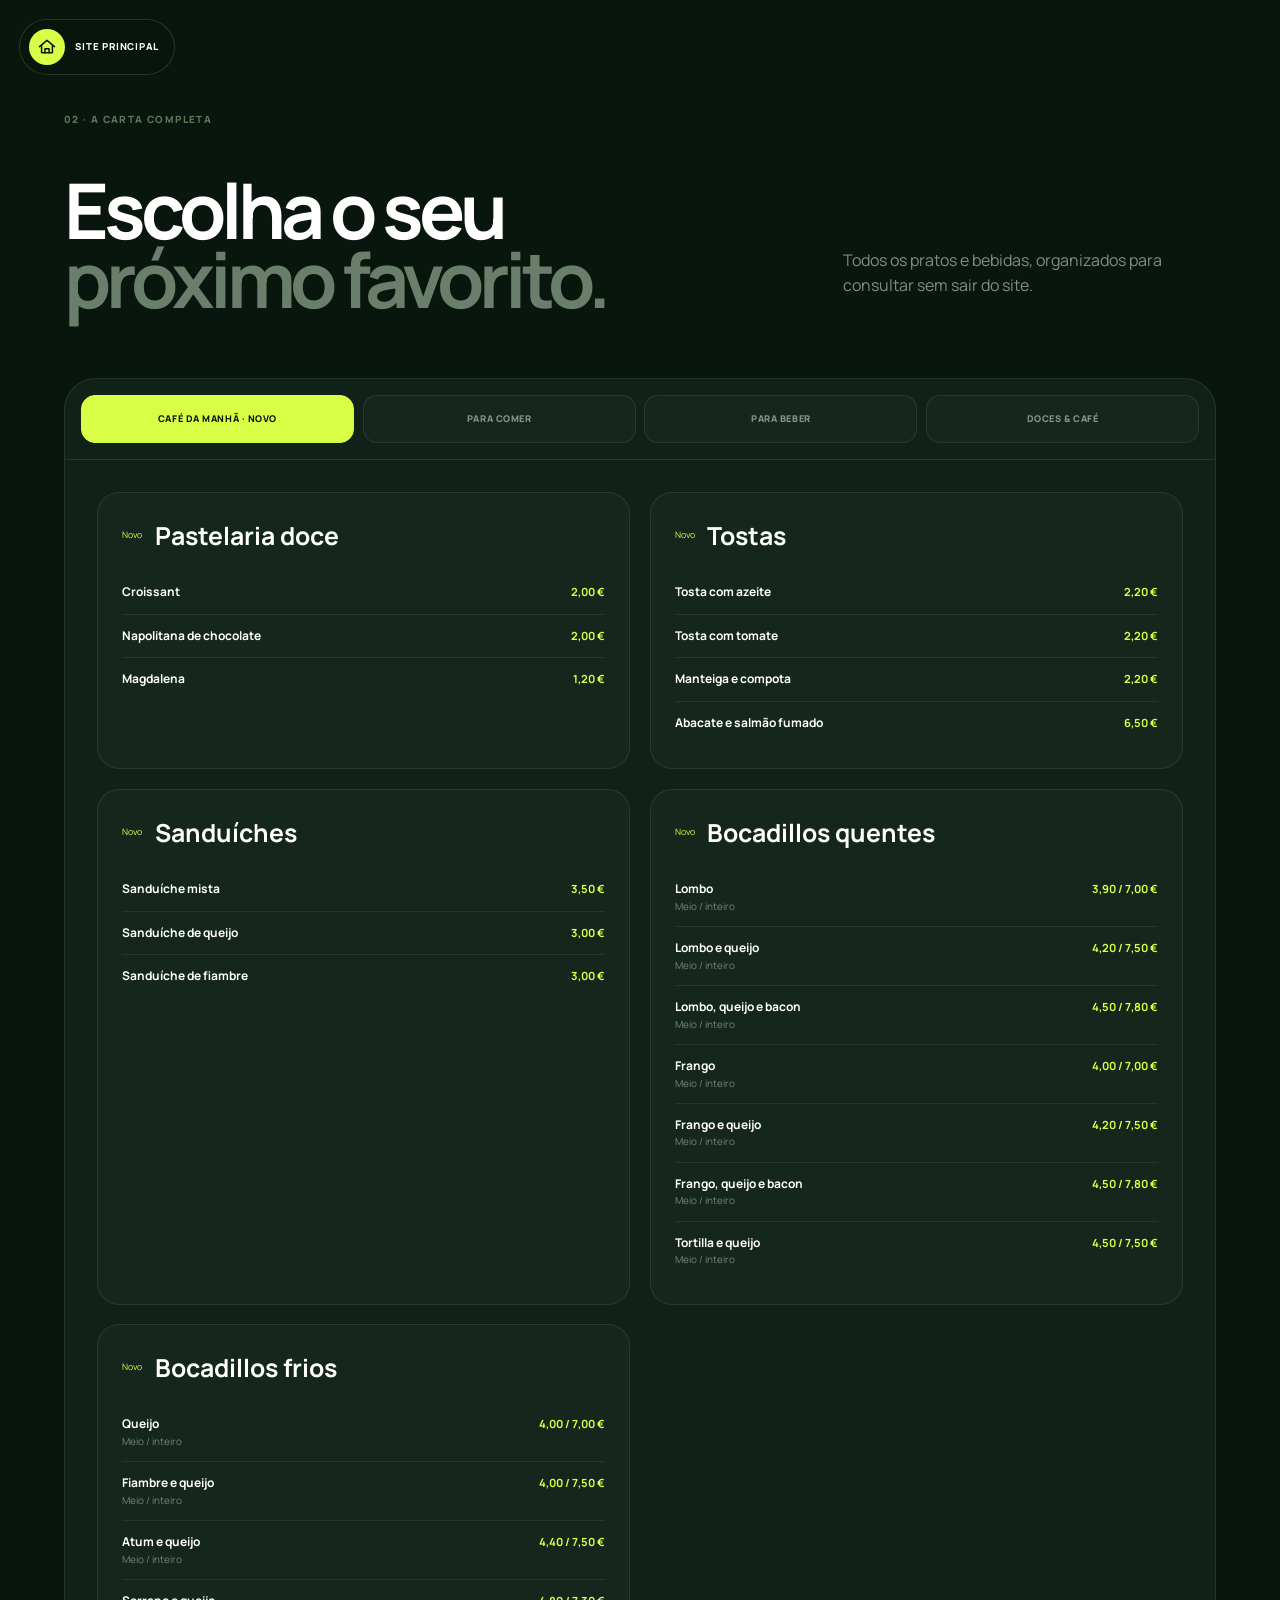
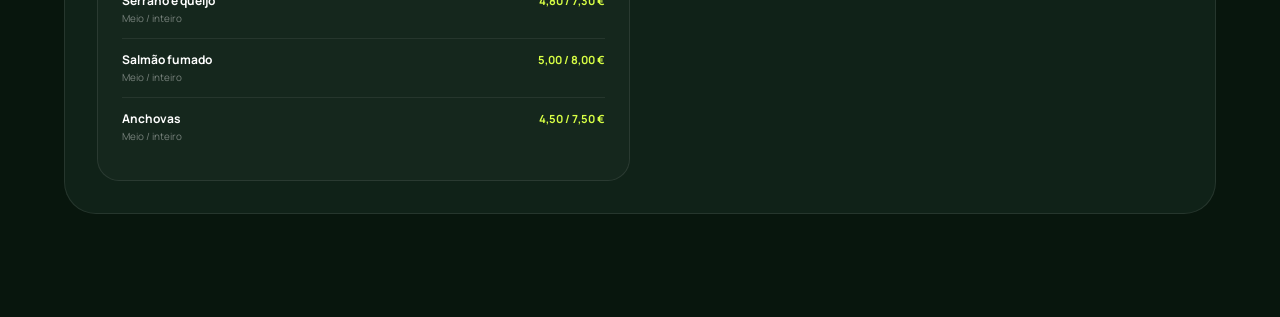
==== commit 983f17e4: "Corrige textos e links das redes sociais" ====
--- a/carta.html
+++ b/carta.html
@@ -1,14 +1,14 @@
-﻿<!DOCTYPE html>
+<!DOCTYPE html>
 <html lang="pt">
 <head>
   <meta charset="UTF-8">
   <meta name="viewport" content="width=device-width, initial-scale=1.0">
-  <meta name="description" content="Biergarten CafÃ©-Bar em S'illot, Mallorca. Comida, cocktails e bons momentos.">
-  <title>Carta | Biergarten CafÃ©-Bar</title>
+  <meta name="description" content="Biergarten Café-Bar em S'illot, Mallorca. Comida, cocktails e bons momentos.">
+  <title>Carta | Biergarten Café-Bar</title>
   <link rel="preconnect" href="https://fonts.googleapis.com">
   <link rel="preconnect" href="https://fonts.gstatic.com" crossorigin>
   <link href="https://fonts.googleapis.com/css2?family=Manrope:wght@400;500;600;700;800&display=swap" rel="stylesheet">
-  <link rel="stylesheet" href="styles.css?v=20260610-5">
+  <link rel="stylesheet" href="styles.css?v=20260613-3">
 </head>
 <body class="menu-only">
   <a class="menu-back" href="site.html" aria-label="Ir para o site principal" title="Site principal">
@@ -16,86 +16,86 @@
     <span>Site principal</span>
   </a>
   <header class="site-header">
-    <a class="brand" href="#inicio"><img src="images/logo-dark.png" alt="Biergarten CafÃ©-Bar"></a>
+    <a class="brand" href="#inicio"><img src="images/logo-dark.png" alt="Biergarten Café-Bar"></a>
     <nav class="main-nav">
-      <a href="#inicio">InÃ­cio</a><a href="#carta">Carta</a><a href="#experiencia">O espaÃ§o</a><a href="#visite">Contacto</a>
+      <a href="#inicio">Início</a><a href="#carta">Carta</a><a href="#experiencia">O espaço</a><a href="#visite">Contacto</a>
     </nav>
     <div class="header-actions">
       <select id="languageSelect" aria-label="Selecionar idioma"><option value="pt">PT</option><option value="es">ES</option><option value="en">EN</option><option value="de">DE</option></select>
-      <a class="pill pill-yellow" href="https://wa.me/34622554319" target="_blank" rel="noreferrer">Reservar <span>â†—</span></a>
-      <button class="nav-toggle" aria-label="Abrir menu">â˜°</button>
+      <a class="pill pill-yellow" href="https://wa.me/34622554319" target="_blank" rel="noreferrer">Reservar <span>↗</span></a>
+      <button class="nav-toggle" aria-label="Abrir menu">☰</button>
     </div>
   </header>
 
   <main>
-    <section class="events-rail" aria-label="PrÃ³ximos eventos">
+    <section class="events-rail" aria-label="Próximos eventos">
       <div class="rail-head">
-        <div><span class="live-dot"></span><strong>PrÃ³ximos eventos</strong></div>
-        <div class="rail-tools"><div class="carousel-progress"><span></span></div><div class="rail-nav"><button class="rail-prev" aria-label="Anterior">â†</button><button class="rail-next" aria-label="Seguinte">â†’</button></div></div>
+        <div><span class="live-dot"></span><strong>Próximos eventos</strong></div>
+        <div class="rail-tools"><div class="carousel-progress"><span></span></div><div class="rail-nav"><button class="rail-prev" aria-label="Anterior">←</button><button class="rail-next" aria-label="Seguinte">→</button></div></div>
       </div>
       <div class="event-track">
         <a class="event-card event-featured" href="https://www.instagram.com/biergartensillot/" target="_blank">
-          <img src="images/local (16).jpeg" alt=""><span class="event-date">Em breve</span><div><small>No jardim</small><strong>Sunset Sessions</strong><em>Ver novidades â†—</em></div>
+          <img src="images/local (16).jpeg" alt=""><span class="event-date">Em breve</span><div><small>No jardim</small><strong>Sunset Sessions</strong><em>Ver novidades ↗</em></div>
         </a>
         <a class="event-card" href="https://www.instagram.com/biergartensillot/" target="_blank">
-          <img src="images/local (14).jpeg" alt=""><span class="event-date">SÃ¡bado</span><div><small>Especial da casa</small><strong>Brunch & Chill</strong><em>Ver detalhes â†—</em></div>
+          <img src="images/local (14).jpeg" alt=""><span class="event-date">Sábado</span><div><small>Especial da casa</small><strong>Brunch & Chill</strong><em>Ver detalhes ↗</em></div>
         </a>
         <a class="event-card" href="https://www.instagram.com/biergartensillot/" target="_blank">
-          <img src="images/comida (14).jpeg" alt=""><span class="event-date">Em breve</span><div><small>Fim de tarde</small><strong>Cocktail Night</strong><em>Ver detalhes â†—</em></div>
+          <img src="images/comida (14).jpeg" alt=""><span class="event-date">Em breve</span><div><small>Fim de tarde</small><strong>Cocktail Night</strong><em>Ver detalhes ↗</em></div>
         </a>
         <a class="event-card" href="https://www.instagram.com/biergartensillot/" target="_blank">
-          <img src="images/local (18).jpeg" alt=""><span class="event-date">Novidades</span><div><small>Acompanhe-nos</small><strong>PrÃ³xima experiÃªncia</strong><em>Instagram â†—</em></div>
+          <img src="images/local (18).jpeg" alt=""><span class="event-date">Novidades</span><div><small>Acompanhe-nos</small><strong>Próxima experiência</strong><em>Instagram ↗</em></div>
         </a>
       </div>
     </section>
 
     <section id="inicio" class="hero">
-      <img class="hero-bg" src="images/local (3).jpeg" alt="Biergarten CafÃ©-Bar">
+      <img class="hero-bg" src="images/local (3).jpeg" alt="Biergarten Café-Bar">
       <div class="hero-overlay"></div>
       <div class="hero-copy">
-        <div class="status"><span></span> S'illot Â· Mallorca</div>
+        <div class="status"><span></span> S'illot · Mallorca</div>
         <h1>O seu lugar<br>para <em>desligar.</em></h1>
         <p>Comida feita para partilhar, cocktails ao sol e um jardim onde o tempo passa diferente.</p>
-        <div class="hero-actions"><a class="pill pill-yellow" href="#carta">Explorar a carta <span>â†“</span></a><a class="pill pill-glass" href="https://wa.me/34622554319" target="_blank">Reservar mesa <span>â†—</span></a></div>
+        <div class="hero-actions"><a class="pill pill-yellow" href="#carta">Explorar a carta <span>↓</span></a><a class="pill pill-glass" href="https://wa.me/34622554319" target="_blank">Reservar mesa <span>↗</span></a></div>
       </div>
-      <div class="hero-meta"><span>Aberto hoje</span><strong>09:00 â€” 00:00</strong></div>
+      <div class="hero-meta"><span>Aberto hoje</span><strong>09:00 — 00:00</strong></div>
     </section>
 
     <section class="social-bar">
       <a class="social-button instagram" href="https://www.instagram.com/biergartensillot/" target="_blank" rel="noreferrer">
-        <span class="social-icon"><svg viewBox="0 0 24 24"><rect x="3" y="3" width="18" height="18" rx="5"/><circle cx="12" cy="12" r="4"/><circle cx="17.5" cy="6.5" r="1"/></svg></span><span><small>Siga o dia a dia</small><strong>Instagram</strong></span><i>â†—</i>
+        <span class="social-icon"><svg viewBox="0 0 24 24"><rect x="3" y="3" width="18" height="18" rx="5"/><circle cx="12" cy="12" r="4"/><circle cx="17.5" cy="6.5" r="1"/></svg></span><span><small>Siga o dia a dia</small><strong>Instagram</strong></span><i>↗</i>
       </a>
       <a class="social-button whatsapp" href="https://wa.me/34622554319" target="_blank" rel="noreferrer">
-        <span class="social-icon"><svg viewBox="0 0 24 24"><path d="M20.5 11.5a8.5 8.5 0 0 1-12.6 7.4L3 20l1.2-4.6A8.5 8.5 0 1 1 20.5 11.5Z"/><path d="M8.2 7.8c.5-.7 1.2-.4 1.5.2l.8 1.8c.1.3-.4.9-.7 1.1.8 1.5 1.9 2.6 3.4 3.3.3-.2.8-1.1 1.2-1l1.8.8c.5.2.5.7.3 1.2-.5 1.1-1.6 1.6-2.8 1.3-3.8-.9-6.3-3.4-7.2-6.8-.3-1.2.2-2.3.9-3.1Z"/></svg></span><span><small>Resposta rÃ¡pida</small><strong>WhatsApp</strong></span><i>â†—</i>
+        <span class="social-icon"><svg viewBox="0 0 24 24"><path d="M20.5 11.5a8.5 8.5 0 0 1-12.6 7.4L3 20l1.2-4.6A8.5 8.5 0 1 1 20.5 11.5Z"/><path d="M8.2 7.8c.5-.7 1.2-.4 1.5.2l.8 1.8c.1.3-.4.9-.7 1.1.8 1.5 1.9 2.6 3.4 3.3.3-.2.8-1.1 1.2-1l1.8.8c.5.2.5.7.3 1.2-.5 1.1-1.6 1.6-2.8 1.3-3.8-.9-6.3-3.4-7.2-6.8-.3-1.2.2-2.3.9-3.1Z"/></svg></span><span><small>Resposta rápida</small><strong>WhatsApp</strong></span><i>↗</i>
       </a>
       <a class="social-button google" href="https://share.google/HWqYhRmyLR4mfaoDF" target="_blank" rel="noreferrer">
-        <span class="social-icon google-g">G</span><span><small>Veja e deixe a sua nota</small><strong>Google Reviews</strong></span><i>â†—</i>
+        <span class="social-icon google-g">G</span><span><small>Veja e deixe a sua nota</small><strong>Google Reviews</strong></span><i>↗</i>
       </a>
       <a class="social-button facebook" href="https://www.facebook.com/profile.php?id=61590389174556" target="_blank" rel="noreferrer">
-        <span class="social-icon facebook-f">f</span><span><small>Fique por dentro</small><strong>Facebook</strong></span><i>â†—</i>
+        <span class="social-icon facebook-f">f</span><span><small>Fique por dentro</small><strong>Facebook</strong></span><i>↗</i>
       </a>
     </section>
 
     <section class="reviews-section">
       <div class="reviews-score">
         <span class="google-word"><b>G</b>oogle Reviews</span>
-        <div class="score-line"><strong>5.0</strong><div><span class="stars">â˜…â˜…â˜…â˜…â˜…</span><small>Clientes felizes no Google</small></div></div>
-        <p>Boas experiÃªncias merecem ser partilhadas. Veja o que os nossos clientes dizem e conte-nos como foi a sua visita.</p>
-        <a class="pill pill-yellow" href="https://share.google/HWqYhRmyLR4mfaoDF" target="_blank">Ver avaliaÃ§Ãµes <span>â†—</span></a>
+        <div class="score-line"><strong>5.0</strong><div><span class="stars">★★★★★</span><small>Clientes felizes no Google</small></div></div>
+        <p>Boas experiências merecem ser partilhadas. Veja o que os nossos clientes dizem e conte-nos como foi a sua visita.</p>
+        <a class="pill pill-yellow" href="https://share.google/HWqYhRmyLR4mfaoDF" target="_blank">Ver avaliações <span>↗</span></a>
       </div>
       <div class="review-cards">
-        <article><div class="stars">â˜…â˜…â˜…â˜…â˜…</div><p>Atendimento, ambiente e comida entre os pontos mais elogiados.</p><div class="review-author"><b>Destaques dos clientes</b><small>AvaliaÃ§Ãµes Google</small></div></article>
-        <article><div class="stars">â˜…â˜…â˜…â˜…â˜…</div><p>ExperiÃªncias cinco estrelas num jardim para aproveitar Mallorca sem pressa.</p><div class="review-author"><b>ExperiÃªncia Biergarten</b><small>AvaliaÃ§Ãµes Google</small></div></article>
+        <article><div class="stars">★★★★★</div><p>Atendimento, ambiente e comida entre os pontos mais elogiados.</p><div class="review-author"><b>Destaques dos clientes</b><small>Avaliações Google</small></div></article>
+        <article><div class="stars">★★★★★</div><p>Experiências cinco estrelas num jardim para aproveitar Mallorca sem pressa.</p><div class="review-author"><b>Experiência Biergarten</b><small>Avaliações Google</small></div></article>
       </div>
     </section>
 
     <section id="experiencia" class="section experience">
       <div class="section-title">
-        <span>01 Â· O Biergarten</span>
-        <h2>Um pequeno refÃºgio<br><b>com alma de Mallorca.</b></h2>
+        <span>01 · O Biergarten</span>
+        <h2>Um pequeno refúgio<br><b>com alma de Mallorca.</b></h2>
       </div>
       <div class="experience-grid">
-        <div class="experience-lead"><p>Do primeiro cafÃ© ao Ãºltimo cocktail, tudo aqui foi pensado para encontros sem pressa.</p><a class="round-link" href="#visite">Conhecer o espaÃ§o <span>â†˜</span></a></div>
+        <div class="experience-lead"><p>Do primeiro café ao último cocktail, tudo aqui foi pensado para encontros sem pressa.</p><a class="round-link" href="#visite">Conhecer o espaço <span>↘</span></a></div>
         <img class="space-main" src="images/local (1).jpeg" alt="Jardim do Biergarten">
         <img class="space-detail" src="images/local (10).jpeg" alt="Bar do Biergarten">
       </div>
@@ -103,54 +103,54 @@
 
     <section id="carta" class="menu-section">
       <div class="menu-hero">
-        <span>02 Â· A carta completa</span>
-        <h2>Escolha o seu<br><b>prÃ³ximo favorito.</b></h2>
+        <span>02 · A carta completa</span>
+        <h2>Escolha o seu<br><b>próximo favorito.</b></h2>
         <p>Todos os pratos e bebidas, organizados para consultar sem sair do site.</p>
       </div>
       <div class="menu-shell">
         <div class="menu-tabs" role="tablist">
-          <button class="menu-tab active" data-menu="desayuno">CafÃ© da manhÃ£ Â· Novo</button><button class="menu-tab" data-menu="comer">Para comer</button><button class="menu-tab" data-menu="beber">Para beber</button><button class="menu-tab" data-menu="doce">Doces & cafÃ©</button>
+          <button class="menu-tab active" data-menu="desayuno">Café da manhã · Novo</button><button class="menu-tab" data-menu="comer">Para comer</button><button class="menu-tab" data-menu="beber">Para beber</button><button class="menu-tab" data-menu="doce">Doces & café</button>
         </div>
         <div class="menu-panel active breakfast-panel" data-panel="desayuno">
           <div class="menu-category"><header><span>Novo</span><h3>Pastelaria doce</h3></header><div class="menu-items">
-            <p><span><b>Croissant</b></span><strong>2,00 â‚¬</strong></p><p><span><b>Napolitana de chocolate</b></span><strong>2,00 â‚¬</strong></p><p><span><b>Magdalena</b></span><strong>1,20 â‚¬</strong></p>
+            <p><span><b>Croissant</b></span><strong>2,00 €</strong></p><p><span><b>Napolitana de chocolate</b></span><strong>2,00 €</strong></p><p><span><b>Magdalena</b></span><strong>1,20 €</strong></p>
           </div></div>
           <div class="menu-category"><header><span>Novo</span><h3>Tostas</h3></header><div class="menu-items">
-            <p><span><b>Tosta com azeite</b></span><strong>2,20 â‚¬</strong></p><p><span><b>Tosta com tomate</b></span><strong>2,20 â‚¬</strong></p><p><span><b>Manteiga e compota</b></span><strong>2,20 â‚¬</strong></p><p><span><b>Abacate e salmÃ£o fumado</b></span><strong>6,50 â‚¬</strong></p>
+            <p><span><b>Tosta com azeite</b></span><strong>2,20 €</strong></p><p><span><b>Tosta com tomate</b></span><strong>2,20 €</strong></p><p><span><b>Manteiga e compota</b></span><strong>2,20 €</strong></p><p><span><b>Abacate e salmão fumado</b></span><strong>6,50 €</strong></p>
           </div></div>
-          <div class="menu-category"><header><span>Novo</span><h3>SanduÃ­ches</h3></header><div class="menu-items">
-            <p><span><b>SanduÃ­che mista</b></span><strong>3,50 â‚¬</strong></p><p><span><b>SanduÃ­che de queijo</b></span><strong>3,00 â‚¬</strong></p><p><span><b>SanduÃ­che de fiambre</b></span><strong>3,00 â‚¬</strong></p>
+          <div class="menu-category"><header><span>Novo</span><h3>Sanduíches</h3></header><div class="menu-items">
+            <p><span><b>Sanduíche mista</b></span><strong>3,50 €</strong></p><p><span><b>Sanduíche de queijo</b></span><strong>3,00 €</strong></p><p><span><b>Sanduíche de fiambre</b></span><strong>3,00 €</strong></p>
           </div></div>
           <div class="menu-category"><header><span>Novo</span><h3>Bocadillos quentes</h3></header><div class="menu-items">
-            <p><span><b>Lombo</b><small>Meio / inteiro</small></span><strong>3,90 / 7,00 â‚¬</strong></p><p><span><b>Lombo e queijo</b><small>Meio / inteiro</small></span><strong>4,20 / 7,50 â‚¬</strong></p><p><span><b>Lombo, queijo e bacon</b><small>Meio / inteiro</small></span><strong>4,50 / 7,80 â‚¬</strong></p><p><span><b>Frango</b><small>Meio / inteiro</small></span><strong>4,00 / 7,00 â‚¬</strong></p><p><span><b>Frango e queijo</b><small>Meio / inteiro</small></span><strong>4,20 / 7,50 â‚¬</strong></p><p><span><b>Frango, queijo e bacon</b><small>Meio / inteiro</small></span><strong>4,50 / 7,80 â‚¬</strong></p><p><span><b>Tortilla e queijo</b><small>Meio / inteiro</small></span><strong>4,50 / 7,50 â‚¬</strong></p>
+            <p><span><b>Lombo</b><small>Meio / inteiro</small></span><strong>3,90 / 7,00 €</strong></p><p><span><b>Lombo e queijo</b><small>Meio / inteiro</small></span><strong>4,20 / 7,50 €</strong></p><p><span><b>Lombo, queijo e bacon</b><small>Meio / inteiro</small></span><strong>4,50 / 7,80 €</strong></p><p><span><b>Frango</b><small>Meio / inteiro</small></span><strong>4,00 / 7,00 €</strong></p><p><span><b>Frango e queijo</b><small>Meio / inteiro</small></span><strong>4,20 / 7,50 €</strong></p><p><span><b>Frango, queijo e bacon</b><small>Meio / inteiro</small></span><strong>4,50 / 7,80 €</strong></p><p><span><b>Tortilla e queijo</b><small>Meio / inteiro</small></span><strong>4,50 / 7,50 €</strong></p>
           </div></div>
           <div class="menu-category"><header><span>Novo</span><h3>Bocadillos frios</h3></header><div class="menu-items">
-            <p><span><b>Queijo</b><small>Meio / inteiro</small></span><strong>4,00 / 7,00 â‚¬</strong></p><p><span><b>Fiambre e queijo</b><small>Meio / inteiro</small></span><strong>4,00 / 7,50 â‚¬</strong></p><p><span><b>Atum e queijo</b><small>Meio / inteiro</small></span><strong>4,40 / 7,50 â‚¬</strong></p><p><span><b>Serrano e queijo</b><small>Meio / inteiro</small></span><strong>4,80 / 7,30 â‚¬</strong></p><p><span><b>SalmÃ£o fumado</b><small>Meio / inteiro</small></span><strong>5,00 / 8,00 â‚¬</strong></p><p><span><b>Anchovas</b><small>Meio / inteiro</small></span><strong>4,50 / 7,50 â‚¬</strong></p>
+            <p><span><b>Queijo</b><small>Meio / inteiro</small></span><strong>4,00 / 7,00 €</strong></p><p><span><b>Fiambre e queijo</b><small>Meio / inteiro</small></span><strong>4,00 / 7,50 €</strong></p><p><span><b>Atum e queijo</b><small>Meio / inteiro</small></span><strong>4,40 / 7,50 €</strong></p><p><span><b>Serrano e queijo</b><small>Meio / inteiro</small></span><strong>4,80 / 7,30 €</strong></p><p><span><b>Salmão fumado</b><small>Meio / inteiro</small></span><strong>5,00 / 8,00 €</strong></p><p><span><b>Anchovas</b><small>Meio / inteiro</small></span><strong>4,50 / 7,50 €</strong></p>
           </div></div>
         </div>
         <div class="menu-panel" data-panel="comer">
           <div class="menu-category"><header><span>01</span><h3>Tapas</h3></header><div class="menu-items">
-            <p><span><b>Chipirones</b><small>Rebozados y fritos</small></span><strong>12,00 â‚¬</strong></p><p><span><b>Calamar a la romana</b><small>Calamares rebozados y fritos</small></span><strong>12,50 â‚¬</strong></p><p><span><b>Gambas al ajillo</b><small>Aceite, ajo y guindilla</small></span><strong>15,00 â‚¬</strong></p><p><span><b>Bruschetta queso de cabra</b><small>Tomate, albahaca, miel y queso</small></span><strong>10,50 â‚¬</strong></p><p><span><b>Bruschetta de tomate</b><small>Tomate y albahaca</small></span><strong>8,00 â‚¬</strong></p><p><span><b>Mejillones a la marinera</b><small>En salsa de tomate</small></span><strong>15,00 â‚¬</strong></p><p><span><b>Alitas picantes</b></span><strong>10,50 â‚¬</strong></p><p><span><b>Pescado frito</b><small>Vinagreta, arroz y farofa</small></span><strong>18,00 â‚¬</strong></p><p><span><b>Pan y alioli</b></span><strong>3,00 â‚¬</strong></p><p><span><b>Patatas fritas</b></span><strong>4,00 â‚¬</strong></p>
+            <p><span><b>Chipirones</b><small>Rebozados y fritos</small></span><strong>12,00 €</strong></p><p><span><b>Calamar a la romana</b><small>Calamares rebozados y fritos</small></span><strong>12,50 €</strong></p><p><span><b>Gambas al ajillo</b><small>Aceite, ajo y guindilla</small></span><strong>15,00 €</strong></p><p><span><b>Bruschetta queso de cabra</b><small>Tomate, albahaca, miel y queso</small></span><strong>10,50 €</strong></p><p><span><b>Bruschetta de tomate</b><small>Tomate y albahaca</small></span><strong>8,00 €</strong></p><p><span><b>Mejillones a la marinera</b><small>En salsa de tomate</small></span><strong>15,00 €</strong></p><p><span><b>Alitas picantes</b></span><strong>10,50 €</strong></p><p><span><b>Pescado frito</b><small>Vinagreta, arroz y farofa</small></span><strong>18,00 €</strong></p><p><span><b>Pan y alioli</b></span><strong>3,00 €</strong></p><p><span><b>Patatas fritas</b></span><strong>4,00 €</strong></p>
           </div></div>
           <div class="menu-category"><header><span>02</span><h3>Carnes</h3></header><div class="menu-items">
-            <p><span><b>Entrecot de ternera</b><small>Patatas fritas y ensalada</small></span><strong>18,00 â‚¬</strong></p><p><span><b>Pechuga de pollo</b><small>A la plancha</small></span><strong>14,00 â‚¬</strong></p><p><span><b>Escalope de cerdo</b></span><strong>14,00 â‚¬</strong></p><p><span><b>Escalope de pollo</b></span><strong>14,00 â‚¬</strong></p><p><span><b>CordÃ³n blue</b><small>JamÃ³n york y queso</small></span><strong>16,00 â‚¬</strong></p><p><span><b>PicaÃ±a</b><small>Patatas fritas y ensalada</small></span><strong>15,00 â‚¬</strong></p><p><span><b>Pechuga de pollo grellada</b></span><strong>14,00 â‚¬</strong></p>
+            <p><span><b>Entrecot de ternera</b><small>Patatas fritas y ensalada</small></span><strong>18,00 €</strong></p><p><span><b>Pechuga de pollo</b><small>A la plancha</small></span><strong>14,00 €</strong></p><p><span><b>Escalope de cerdo</b></span><strong>14,00 €</strong></p><p><span><b>Escalope de pollo</b></span><strong>14,00 €</strong></p><p><span><b>Cordón blue</b><small>Jamón york y queso</small></span><strong>16,00 €</strong></p><p><span><b>Picaña</b><small>Patatas fritas y ensalada</small></span><strong>15,00 €</strong></p><p><span><b>Pechuga de pollo grellada</b></span><strong>14,00 €</strong></p>
           </div></div>
           <div class="menu-category"><header><span>03</span><h3>Pasta & ensaladas</h3></header><div class="menu-items">
-            <p><span><b>Espaguetis gambas</b><small>Ajo, guindilla y parmesano</small></span><strong>15,00 â‚¬</strong></p><p><span><b>Espaguetis frutti di mare</b></span><strong>16,00 â‚¬</strong></p><p><span><b>Espaguetis aglio olio</b></span><strong>14,00 â‚¬</strong></p><p><span><b>Ensalada mixta</b></span><strong>10,00 â‚¬</strong></p><p><span><b>Ensalada queso de cabra</b></span><strong>15,00 â‚¬</strong></p><p><span><b>Ensalada langostino y pollo</b></span><strong>17,00 â‚¬</strong></p><p><span><b>Ensalada salmÃ³n ahumado</b></span><strong>15,00 â‚¬</strong></p>
+            <p><span><b>Espaguetis gambas</b><small>Ajo, guindilla y parmesano</small></span><strong>15,00 €</strong></p><p><span><b>Espaguetis frutti di mare</b></span><strong>16,00 €</strong></p><p><span><b>Espaguetis aglio olio</b></span><strong>14,00 €</strong></p><p><span><b>Ensalada mixta</b></span><strong>10,00 €</strong></p><p><span><b>Ensalada queso de cabra</b></span><strong>15,00 €</strong></p><p><span><b>Ensalada langostino y pollo</b></span><strong>17,00 €</strong></p><p><span><b>Ensalada salmón ahumado</b></span><strong>15,00 €</strong></p>
           </div></div>
           <div class="menu-category"><header><span>04</span><h3>Hamburguesas & infantil</h3></header><div class="menu-items">
-            <p><span><b>Hamburguesa queso de cabra</b><small>Queso de cabra y bacon</small></span><strong>13,00 â‚¬</strong></p><p><span><b>Hamburguesa completa</b><small>Queso, huevo, bacon y ensalada</small></span><strong>10,00 â‚¬</strong></p><p><span><b>Hamburguesa queso</b></span><strong>7,00 â‚¬</strong></p><p><span><b>Croquetas de pollo</b></span><strong>7,00 â‚¬</strong></p><p><span><b>Merluza rebozada</b></span><strong>8,00 â‚¬</strong></p><p><span><b>Nuggets de pollo</b></span><strong>8,00 â‚¬</strong></p><p><span><b>Espaguetis para niÃ±os</b></span><strong>7,50 â‚¬</strong></p>
+            <p><span><b>Hamburguesa queso de cabra</b><small>Queso de cabra y bacon</small></span><strong>13,00 €</strong></p><p><span><b>Hamburguesa completa</b><small>Queso, huevo, bacon y ensalada</small></span><strong>10,00 €</strong></p><p><span><b>Hamburguesa queso</b></span><strong>7,00 €</strong></p><p><span><b>Croquetas de pollo</b></span><strong>7,00 €</strong></p><p><span><b>Merluza rebozada</b></span><strong>8,00 €</strong></p><p><span><b>Nuggets de pollo</b></span><strong>8,00 €</strong></p><p><span><b>Espaguetis para niños</b></span><strong>7,50 €</strong></p>
           </div></div>
         </div>
         <div class="menu-panel" data-panel="beber">
-          <div class="menu-category"><header><span>01</span><h3>Cerveza & vino</h3></header><div class="menu-items"><p><span><b>Heineken</b></span><strong>2,50 â‚¬</strong></p><p><span><b>Coronita</b></span><strong>3,50 â‚¬</strong></p><p><span><b>CaÃ±a pequeÃ±a</b></span><strong>2,00 â‚¬</strong></p><p><span><b>CaÃ±a mediana</b></span><strong>2,50 â‚¬</strong></p><p><span><b>Jarra</b></span><strong>4,00 â‚¬</strong></p><p><span><b>Copa de vino</b><small>Tinto, blanco o rosado</small></span><strong>4,00 â‚¬</strong></p><p><span><b>Tinto de verano</b></span><strong>4,00 â‚¬</strong></p></div></div>
-          <div class="menu-category"><header><span>02</span><h3>Combinados</h3></header><div class="menu-items"><p><span><b>Ron</b></span><strong>7,00 â‚¬</strong></p><p><span><b>Gin</b></span><strong>7,00 â‚¬</strong></p><p><span><b>Whiskey</b></span><strong>7,50 â‚¬</strong></p><p><span><b>Vodka</b></span><strong>8,00 â‚¬</strong></p><p><span><b>Martini</b></span><strong>5,00 â‚¬</strong></p><p><span><b>Fernet Blanco</b></span><strong>5,00 â‚¬</strong></p><p><span><b>Campari</b></span><strong>8,00 â‚¬</strong></p></div></div>
-          <div class="menu-category"><header><span>03</span><h3>Zumos & refrescos</h3></header><div class="menu-items"><p><span><b>Naranja natural</b></span><strong>5,00 â‚¬</strong></p><p><span><b>Zumos</b><small>Naranja, piÃ±a, manzana o melocotÃ³n</small></span><strong>2,00 â‚¬</strong></p><p><span><b>Coca-Cola</b></span><strong>2,50 â‚¬</strong></p><p><span><b>Fanta / Nestea / Aquarius</b></span><strong>2,50 â‚¬</strong></p><p><span><b>Agua</b></span><strong>2,00 â‚¬</strong></p><p><span><b>GuaranÃ¡</b></span><strong>2,20 â‚¬</strong></p><p><span><b>Red Bull</b></span><strong>3,00 â‚¬</strong></p></div></div>
+          <div class="menu-category"><header><span>01</span><h3>Cerveza & vino</h3></header><div class="menu-items"><p><span><b>Heineken</b></span><strong>2,50 €</strong></p><p><span><b>Coronita</b></span><strong>3,50 €</strong></p><p><span><b>Caña pequeña</b></span><strong>2,00 €</strong></p><p><span><b>Caña mediana</b></span><strong>2,50 €</strong></p><p><span><b>Jarra</b></span><strong>4,00 €</strong></p><p><span><b>Copa de vino</b><small>Tinto, blanco o rosado</small></span><strong>4,00 €</strong></p><p><span><b>Tinto de verano</b></span><strong>4,00 €</strong></p></div></div>
+          <div class="menu-category"><header><span>02</span><h3>Combinados</h3></header><div class="menu-items"><p><span><b>Ron</b></span><strong>7,00 €</strong></p><p><span><b>Gin</b></span><strong>7,00 €</strong></p><p><span><b>Whiskey</b></span><strong>7,50 €</strong></p><p><span><b>Vodka</b></span><strong>8,00 €</strong></p><p><span><b>Martini</b></span><strong>5,00 €</strong></p><p><span><b>Fernet Blanco</b></span><strong>5,00 €</strong></p><p><span><b>Campari</b></span><strong>8,00 €</strong></p></div></div>
+          <div class="menu-category"><header><span>03</span><h3>Zumos & refrescos</h3></header><div class="menu-items"><p><span><b>Naranja natural</b></span><strong>5,00 €</strong></p><p><span><b>Zumos</b><small>Naranja, piña, manzana o melocotón</small></span><strong>2,00 €</strong></p><p><span><b>Coca-Cola</b></span><strong>2,50 €</strong></p><p><span><b>Fanta / Nestea / Aquarius</b></span><strong>2,50 €</strong></p><p><span><b>Agua</b></span><strong>2,00 €</strong></p><p><span><b>Guaraná</b></span><strong>2,20 €</strong></p><p><span><b>Red Bull</b></span><strong>3,00 €</strong></p></div></div>
         </div>
         <div class="menu-panel" data-panel="doce">
-          <div class="menu-category"><header><span>01</span><h3>Postres</h3></header><div class="menu-items"><p><span><b>Tarta de chocolate</b></span><strong>5,00 â‚¬</strong></p><p><span><b>Tarta de arÃ¡ndanos y queso</b></span><strong>5,00 â‚¬</strong></p><p><span><b>Mousse de maracuyÃ¡</b></span><strong>6,00 â‚¬</strong></p><p><span><b>TiramisÃº</b></span><strong>6,00 â‚¬</strong></p><p><span><b>Helado</b><small>Fresa, chocolate o vainilla</small></span><strong>3,00 â‚¬</strong></p></div></div>
-          <div class="menu-category"><header><span>02</span><h3>CafÃ©s</h3></header><div class="menu-items"><p><span><b>Expresso</b></span><strong>1,50 â‚¬</strong></p><p><span><b>Doble expresso</b></span><strong>2,50 â‚¬</strong></p><p><span><b>CafÃ© con leche</b></span><strong>2,20 â‚¬</strong></p><p><span><b>Cortado</b></span><strong>1,70 â‚¬</strong></p><p><span><b>Latte macchiato</b></span><strong>4,00 â‚¬</strong></p><p><span><b>Carajillo</b></span><strong>3,00 â‚¬</strong></p><p><span><b>CafÃ© helado</b></span><strong>6,00 â‚¬</strong></p></div></div>
-          <div class="menu-category"><header><span>03</span><h3>TÃ©s</h3></header><div class="menu-items"><p><span><b>Manzanilla</b></span><strong>2,00 â‚¬</strong></p><p><span><b>TÃ© verde</b></span><strong>2,00 â‚¬</strong></p><p><span><b>TÃ© rojo</b></span><strong>2,00 â‚¬</strong></p><p><span><b>TÃ© negro</b></span><strong>2,00 â‚¬</strong></p><p><span><b>Rooibos</b></span><strong>2,00 â‚¬</strong></p><p><span><b>Frutas del bosque</b></span><strong>2,00 â‚¬</strong></p><p><span><b>Poleo menta</b></span><strong>2,00 â‚¬</strong></p></div></div>
+          <div class="menu-category"><header><span>01</span><h3>Postres</h3></header><div class="menu-items"><p><span><b>Tarta de chocolate</b></span><strong>5,00 €</strong></p><p><span><b>Tarta de arándanos y queso</b></span><strong>5,00 €</strong></p><p><span><b>Mousse de maracuyá</b></span><strong>6,00 €</strong></p><p><span><b>Tiramisú</b></span><strong>6,00 €</strong></p><p><span><b>Helado</b><small>Fresa, chocolate o vainilla</small></span><strong>3,00 €</strong></p></div></div>
+          <div class="menu-category"><header><span>02</span><h3>Cafés</h3></header><div class="menu-items"><p><span><b>Expresso</b></span><strong>1,50 €</strong></p><p><span><b>Doble expresso</b></span><strong>2,50 €</strong></p><p><span><b>Café con leche</b></span><strong>2,20 €</strong></p><p><span><b>Cortado</b></span><strong>1,70 €</strong></p><p><span><b>Latte macchiato</b></span><strong>4,00 €</strong></p><p><span><b>Carajillo</b></span><strong>3,00 €</strong></p><p><span><b>Café helado</b></span><strong>6,00 €</strong></p></div></div>
+          <div class="menu-category"><header><span>03</span><h3>Tés</h3></header><div class="menu-items"><p><span><b>Manzanilla</b></span><strong>2,00 €</strong></p><p><span><b>Té verde</b></span><strong>2,00 €</strong></p><p><span><b>Té rojo</b></span><strong>2,00 €</strong></p><p><span><b>Té negro</b></span><strong>2,00 €</strong></p><p><span><b>Rooibos</b></span><strong>2,00 €</strong></p><p><span><b>Frutas del bosque</b></span><strong>2,00 €</strong></p><p><span><b>Poleo menta</b></span><strong>2,00 €</strong></p></div></div>
         </div>
       </div>
     </section>
@@ -158,12 +158,12 @@
     <section class="photo-strip"><img src="images/comida (5).jpeg" alt=""><img src="images/comida (10).jpeg" alt=""><img src="images/comida (14).jpeg" alt=""><img src="images/comida (18).jpeg" alt=""></section>
 
     <section id="visite" class="visit">
-      <div class="visit-info"><img src="images/logo-dark.png" alt="Biergarten"><span>03 Â· Venha visitar</span><h2>Boa comida.<br>Bons encontros.</h2><div class="visit-lines"><p><small>Morada</small>Carrer Llevant 13, S'illot, Mallorca</p><p><small>HorÃ¡rio</small>Todos os dias, exceto quarta Â· 09:00â€”00:00</p><p><small>Reservas</small>+34 622 554 319</p></div><a class="pill pill-yellow" href="https://www.google.com/maps/search/?api=1&query=Carrer+Llevant+13+S%27illot+Mallorca" target="_blank">Como chegar <span>â†—</span></a></div>
-      <iframe title="LocalizaÃ§Ã£o do Biergarten" src="https://www.google.com/maps?q=Carrer+Llevant+13,+S%27illot,+Mallorca&z=16&output=embed" loading="lazy" allowfullscreen></iframe>
+      <div class="visit-info"><img src="images/logo-dark.png" alt="Biergarten"><span>03 · Venha visitar</span><h2>Boa comida.<br>Bons encontros.</h2><div class="visit-lines"><p><small>Morada</small>Carrer Llevant 13, S'illot, Mallorca</p><p><small>Horário</small>Todos os dias, exceto quarta · 09:00—00:00</p><p><small>Reservas</small>+34 622 554 319</p></div><a class="pill pill-yellow" href="https://www.google.com/maps/search/?api=1&query=Carrer+Llevant+13+S%27illot+Mallorca" target="_blank">Como chegar <span>↗</span></a></div>
+      <iframe title="Localização do Biergarten" src="https://www.google.com/maps?q=Carrer+Llevant+13,+S%27illot,+Mallorca&z=16&output=embed" loading="lazy" allowfullscreen></iframe>
     </section>
   </main>
 
-  <footer><img src="images/logo-dark.png" alt="Biergarten"><div><a href="https://www.instagram.com/biergartensillot/" target="_blank">Instagram</a><a href="https://wa.me/34622554319" target="_blank">WhatsApp</a><a href="links.html">Link da bio</a></div><small>Â© <span id="year"></span> Biergarten CafÃ©-Bar</small></footer>
-  <script src="script.js?v=20260610-5"></script>
+  <footer><img src="images/logo-dark.png" alt="Biergarten"><div><a href="https://www.instagram.com/biergartensillot/" target="_blank">Instagram</a><a href="https://wa.me/34622554319" target="_blank">WhatsApp</a><a href="links.html">Link da bio</a></div><small>© <span id="year"></span> Biergarten Café-Bar</small></footer>
+  <script src="script.js?v=20260613-3"></script>
 </body>
 </html>
